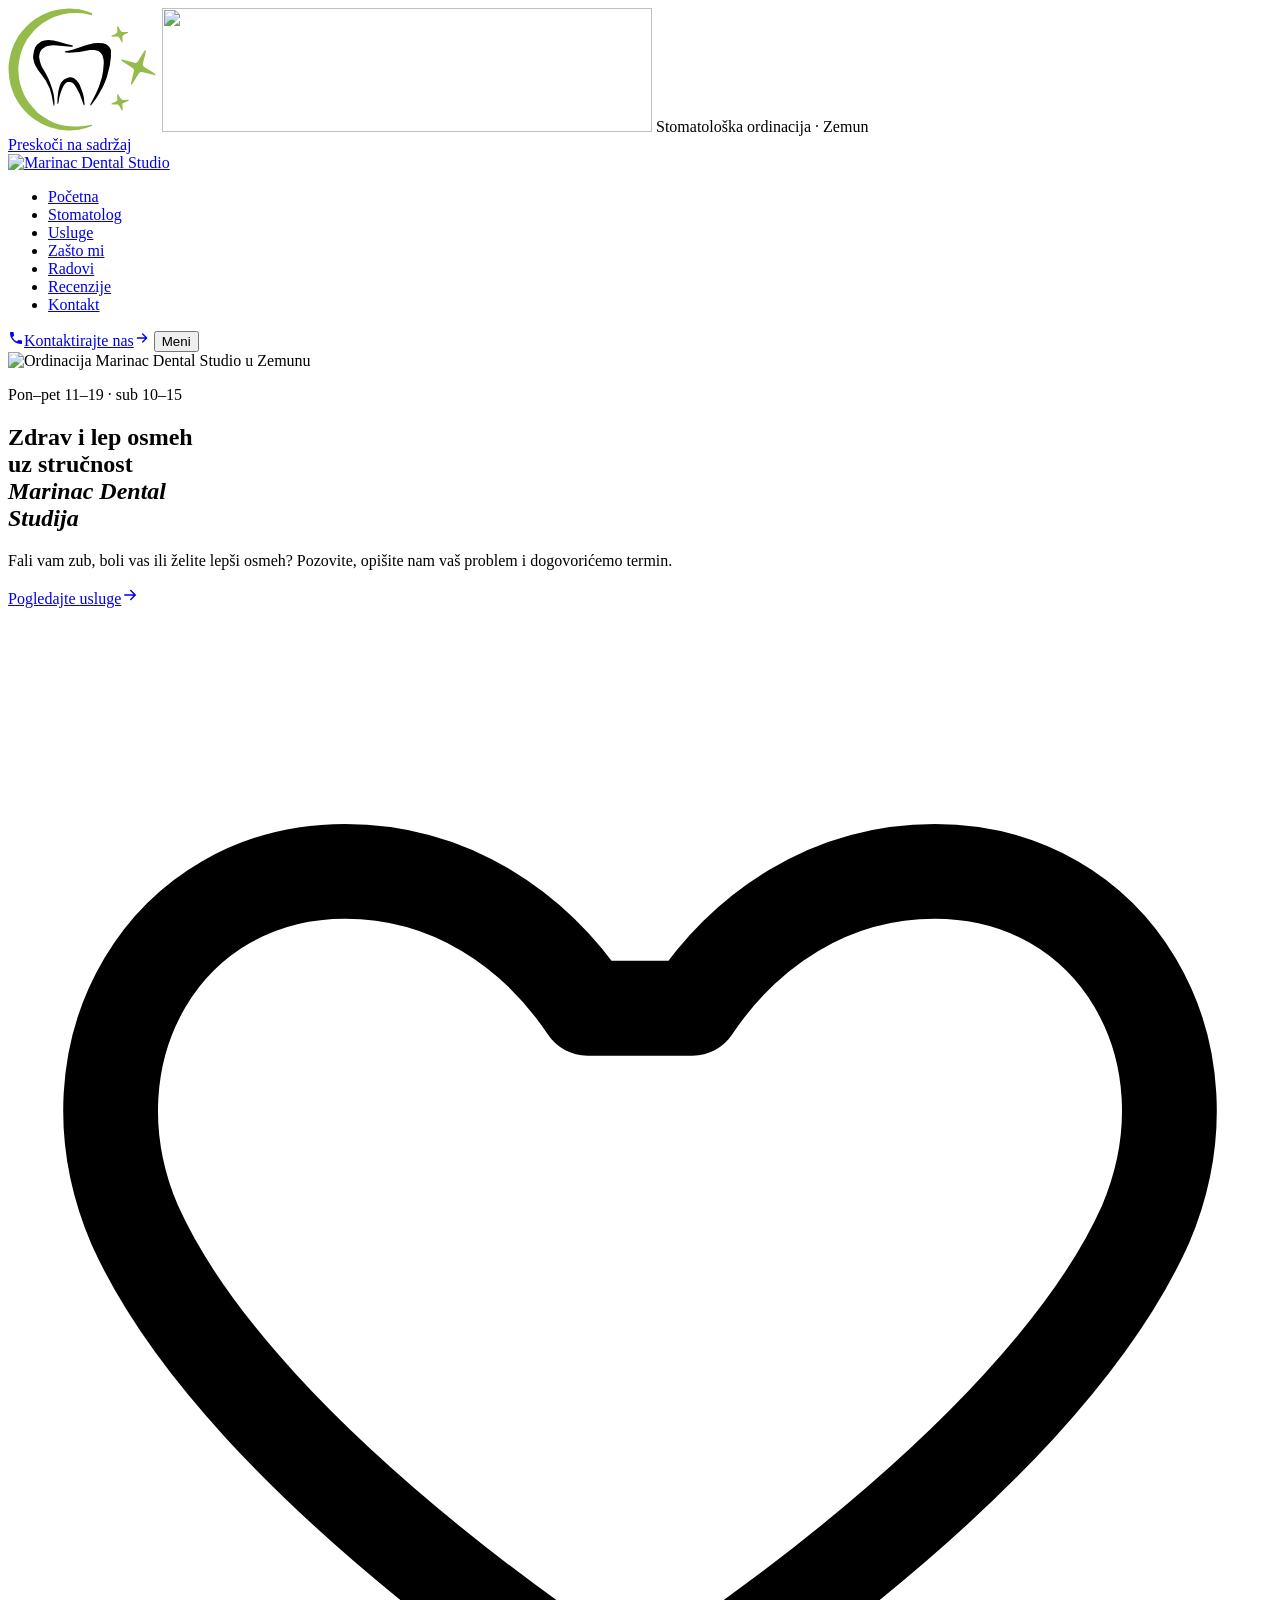
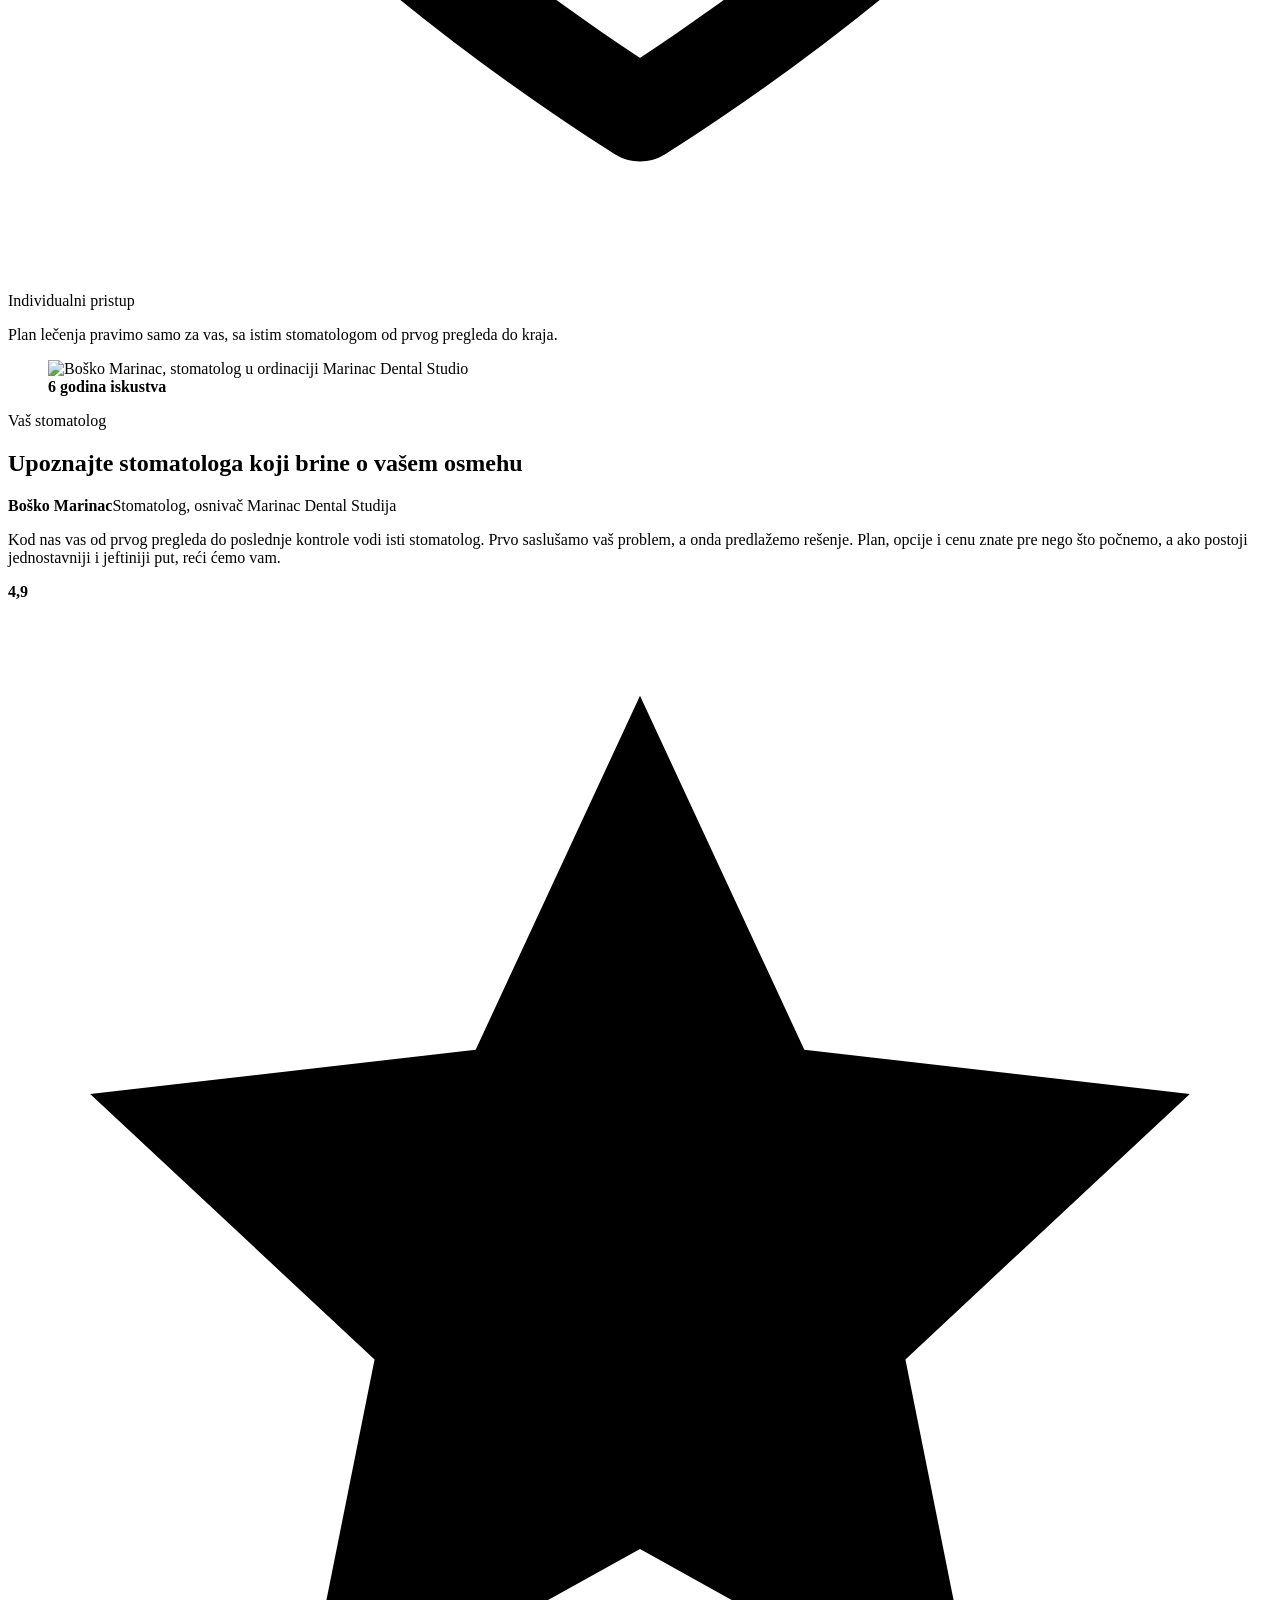
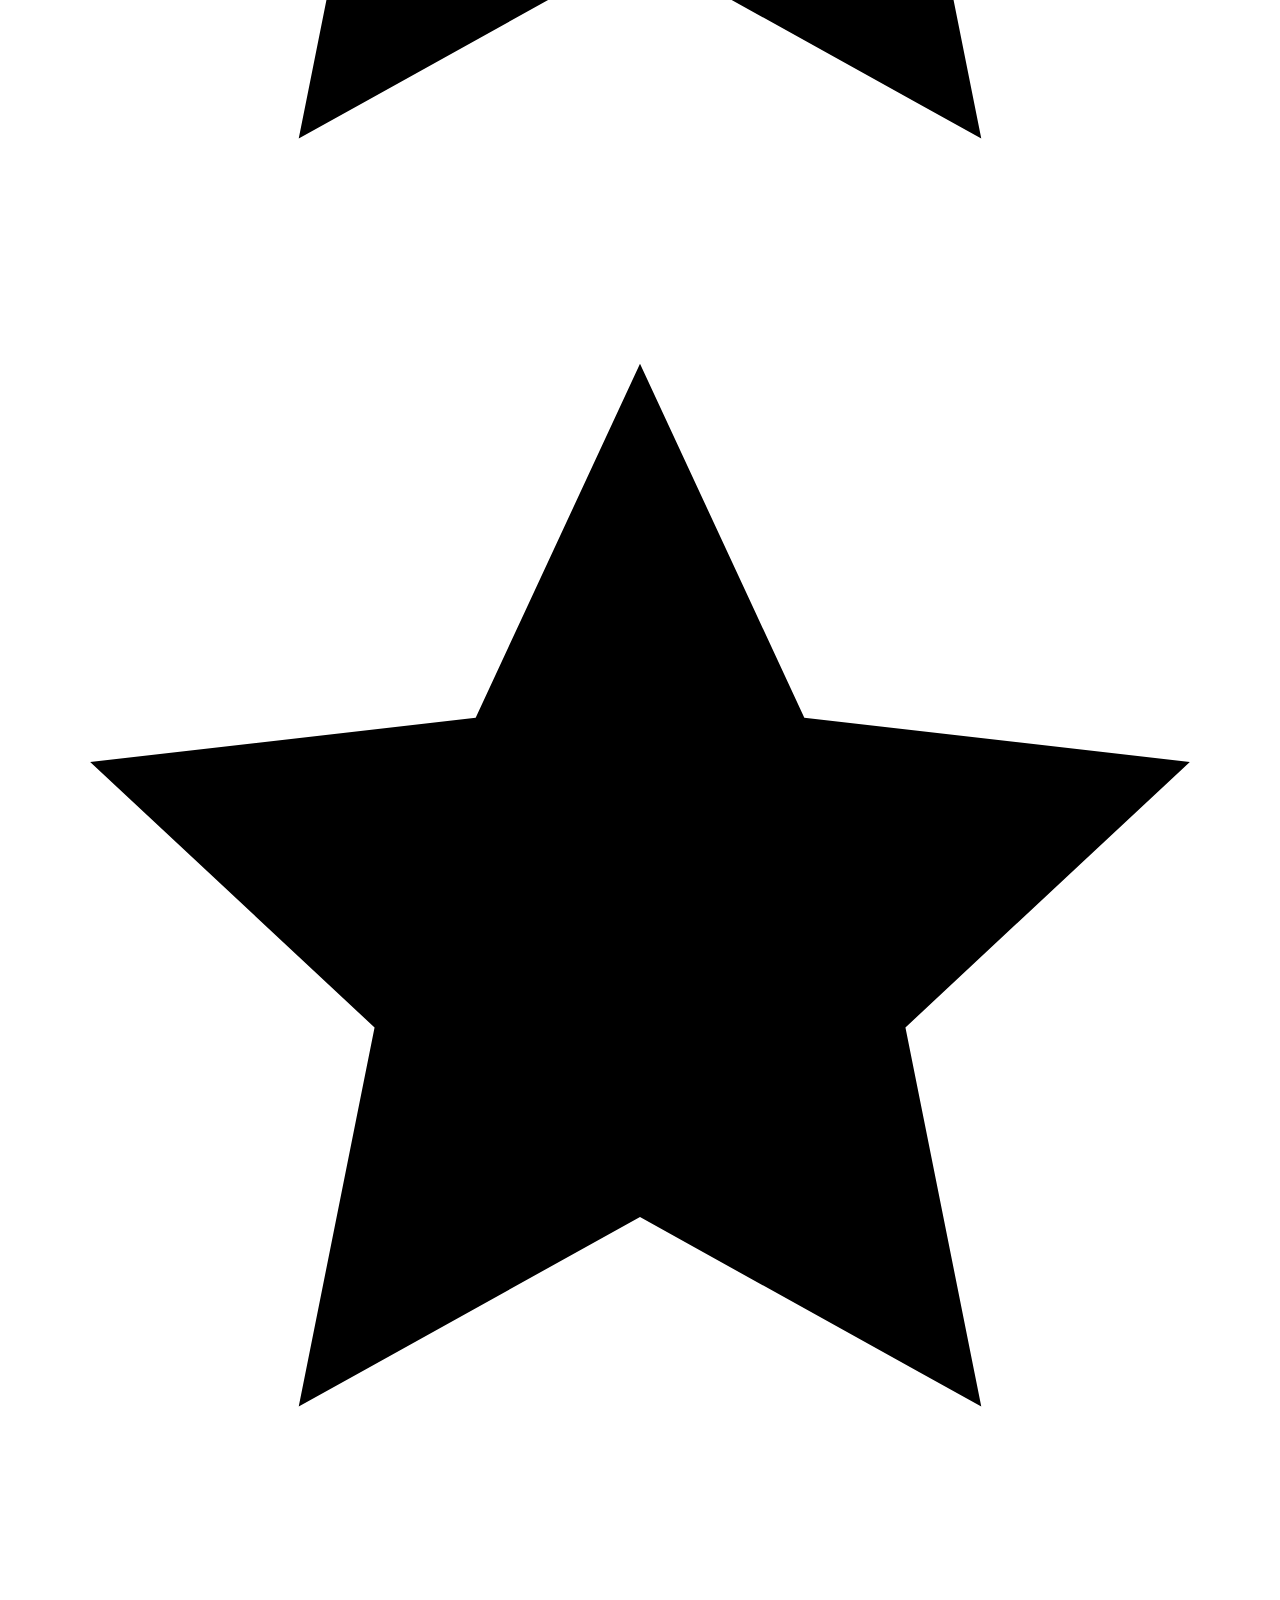
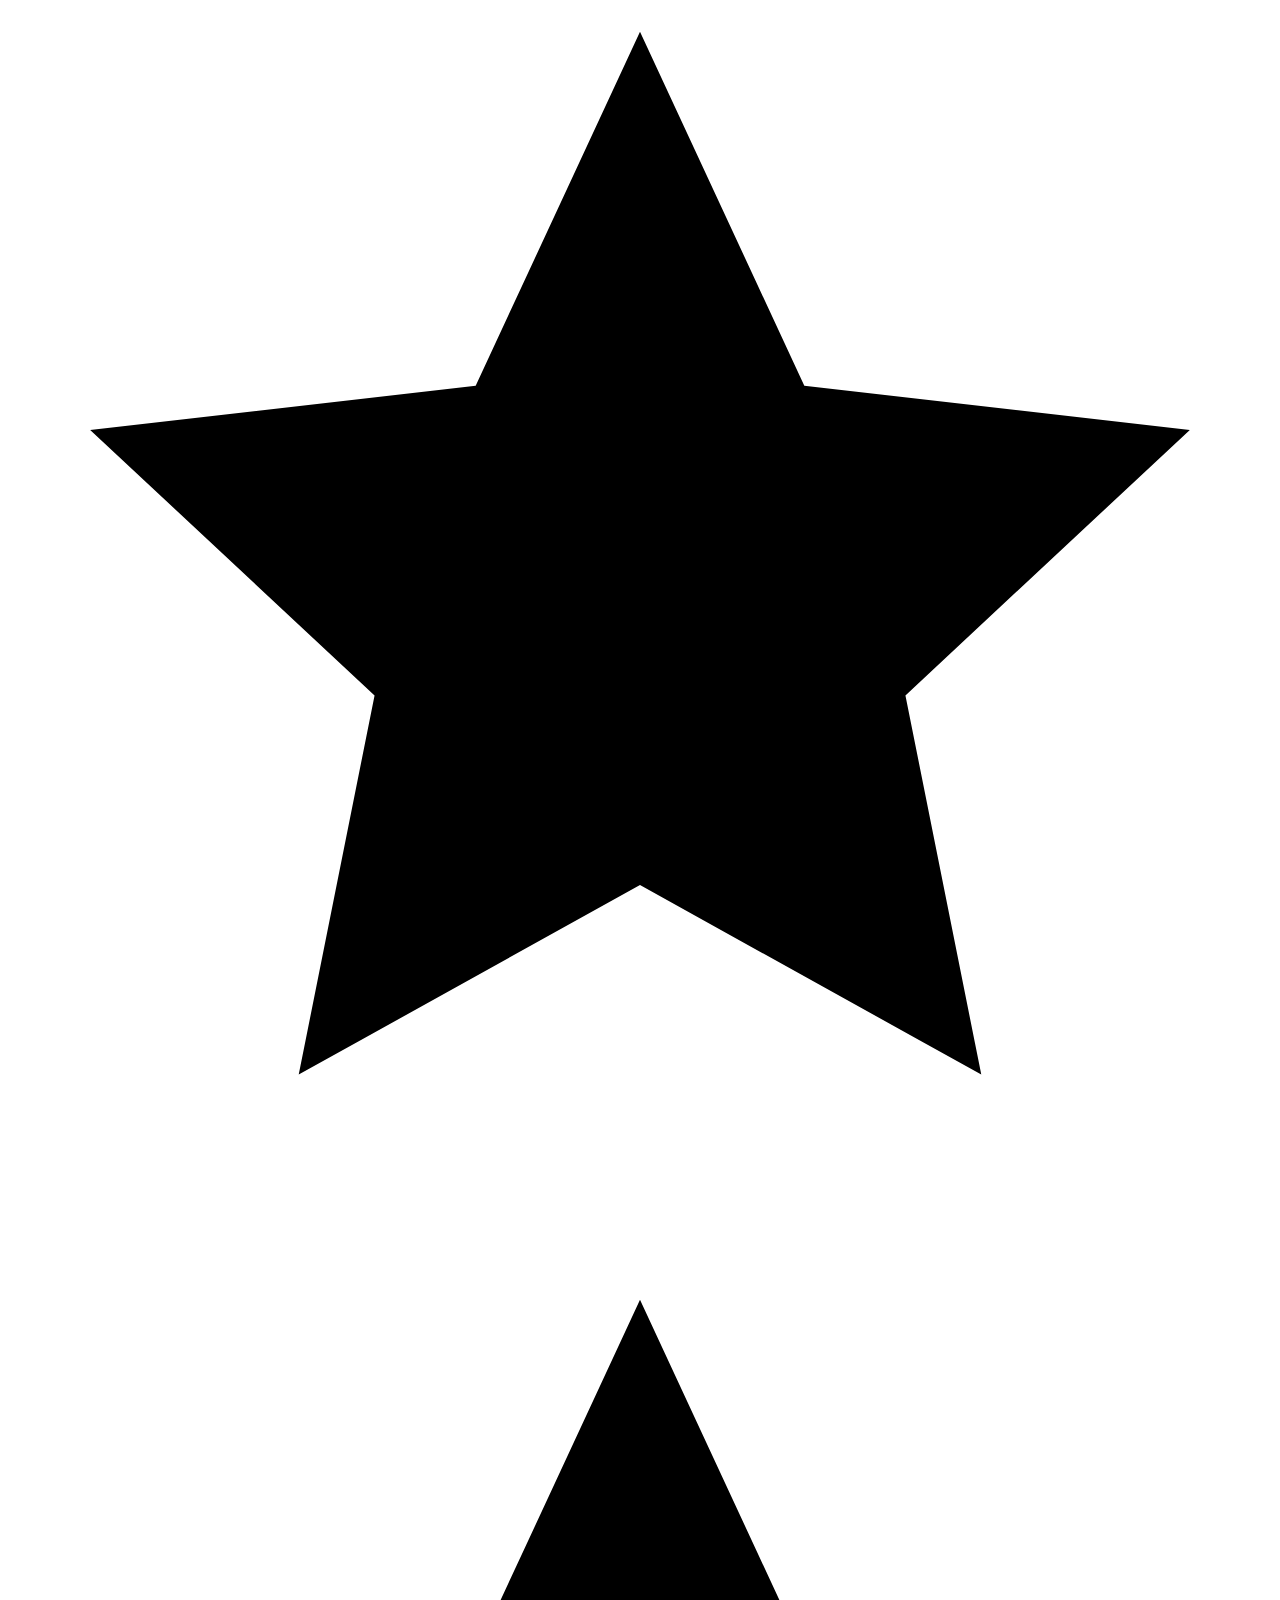
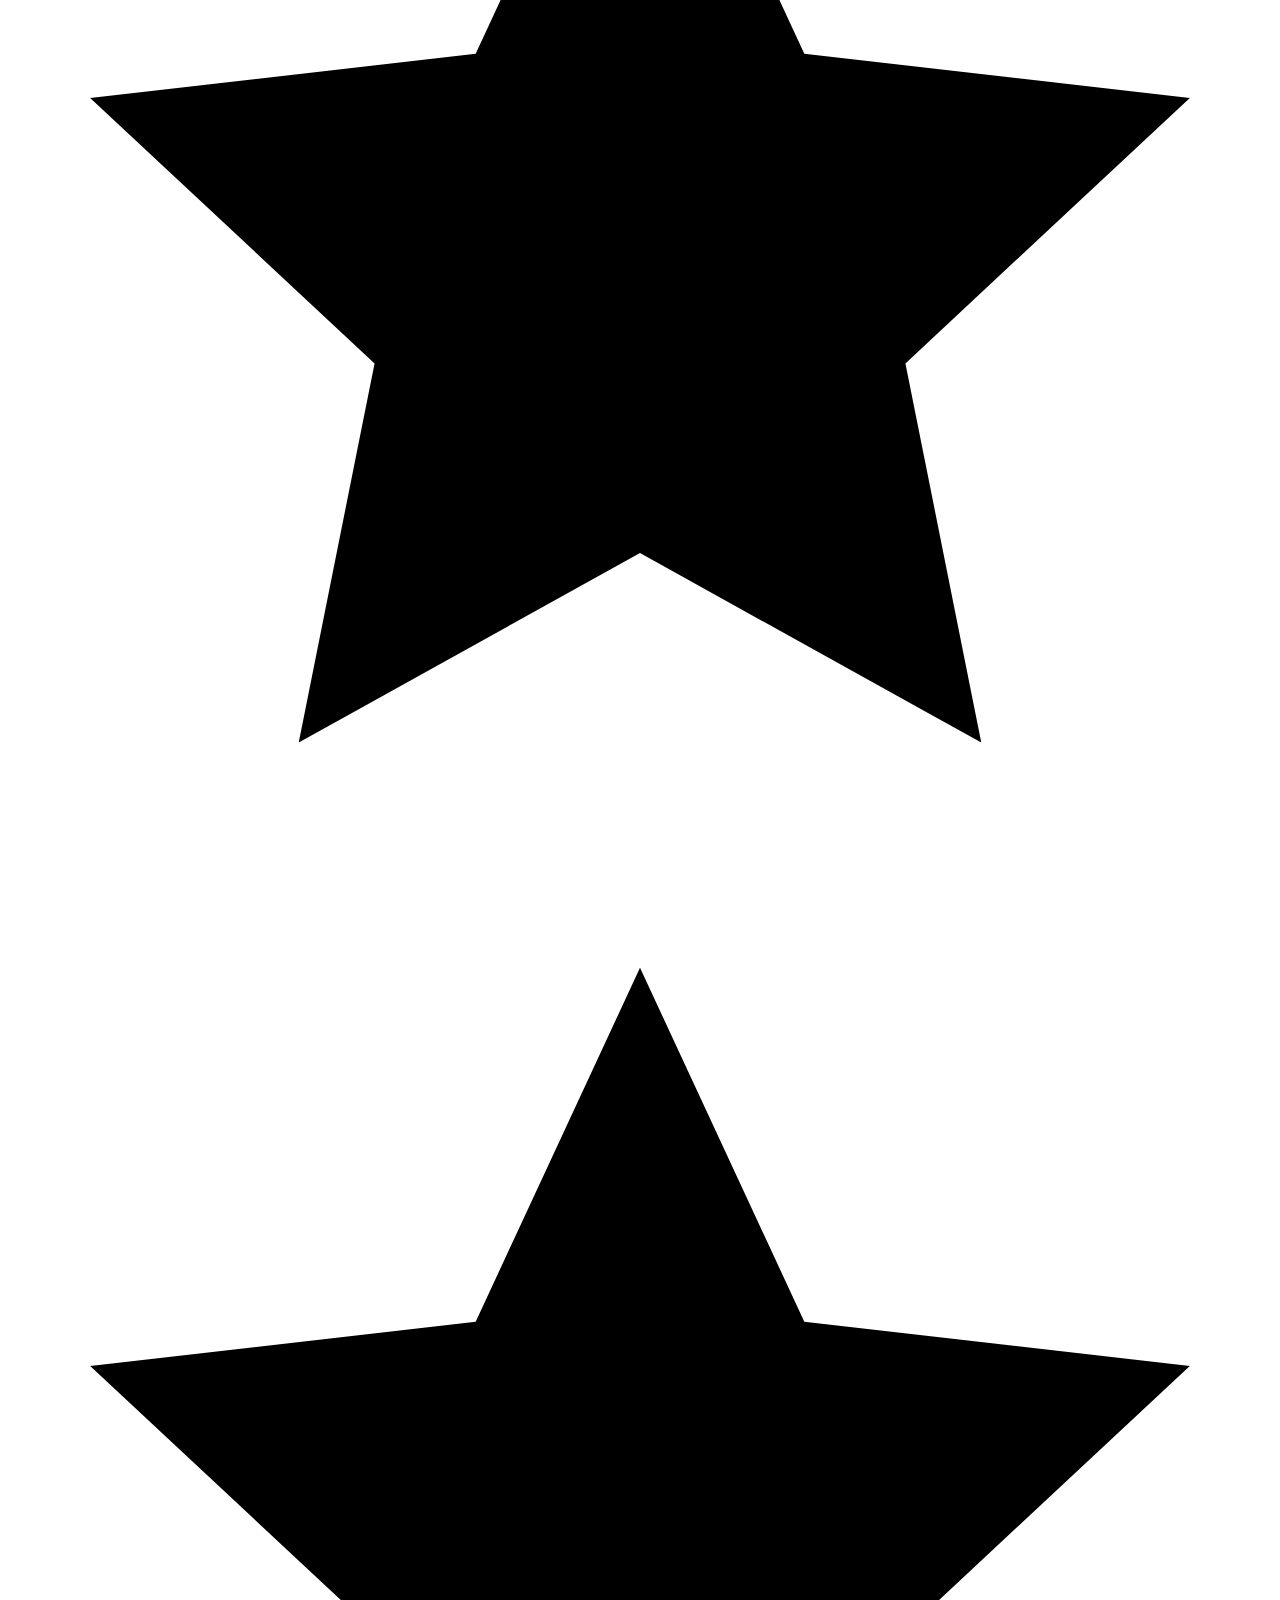
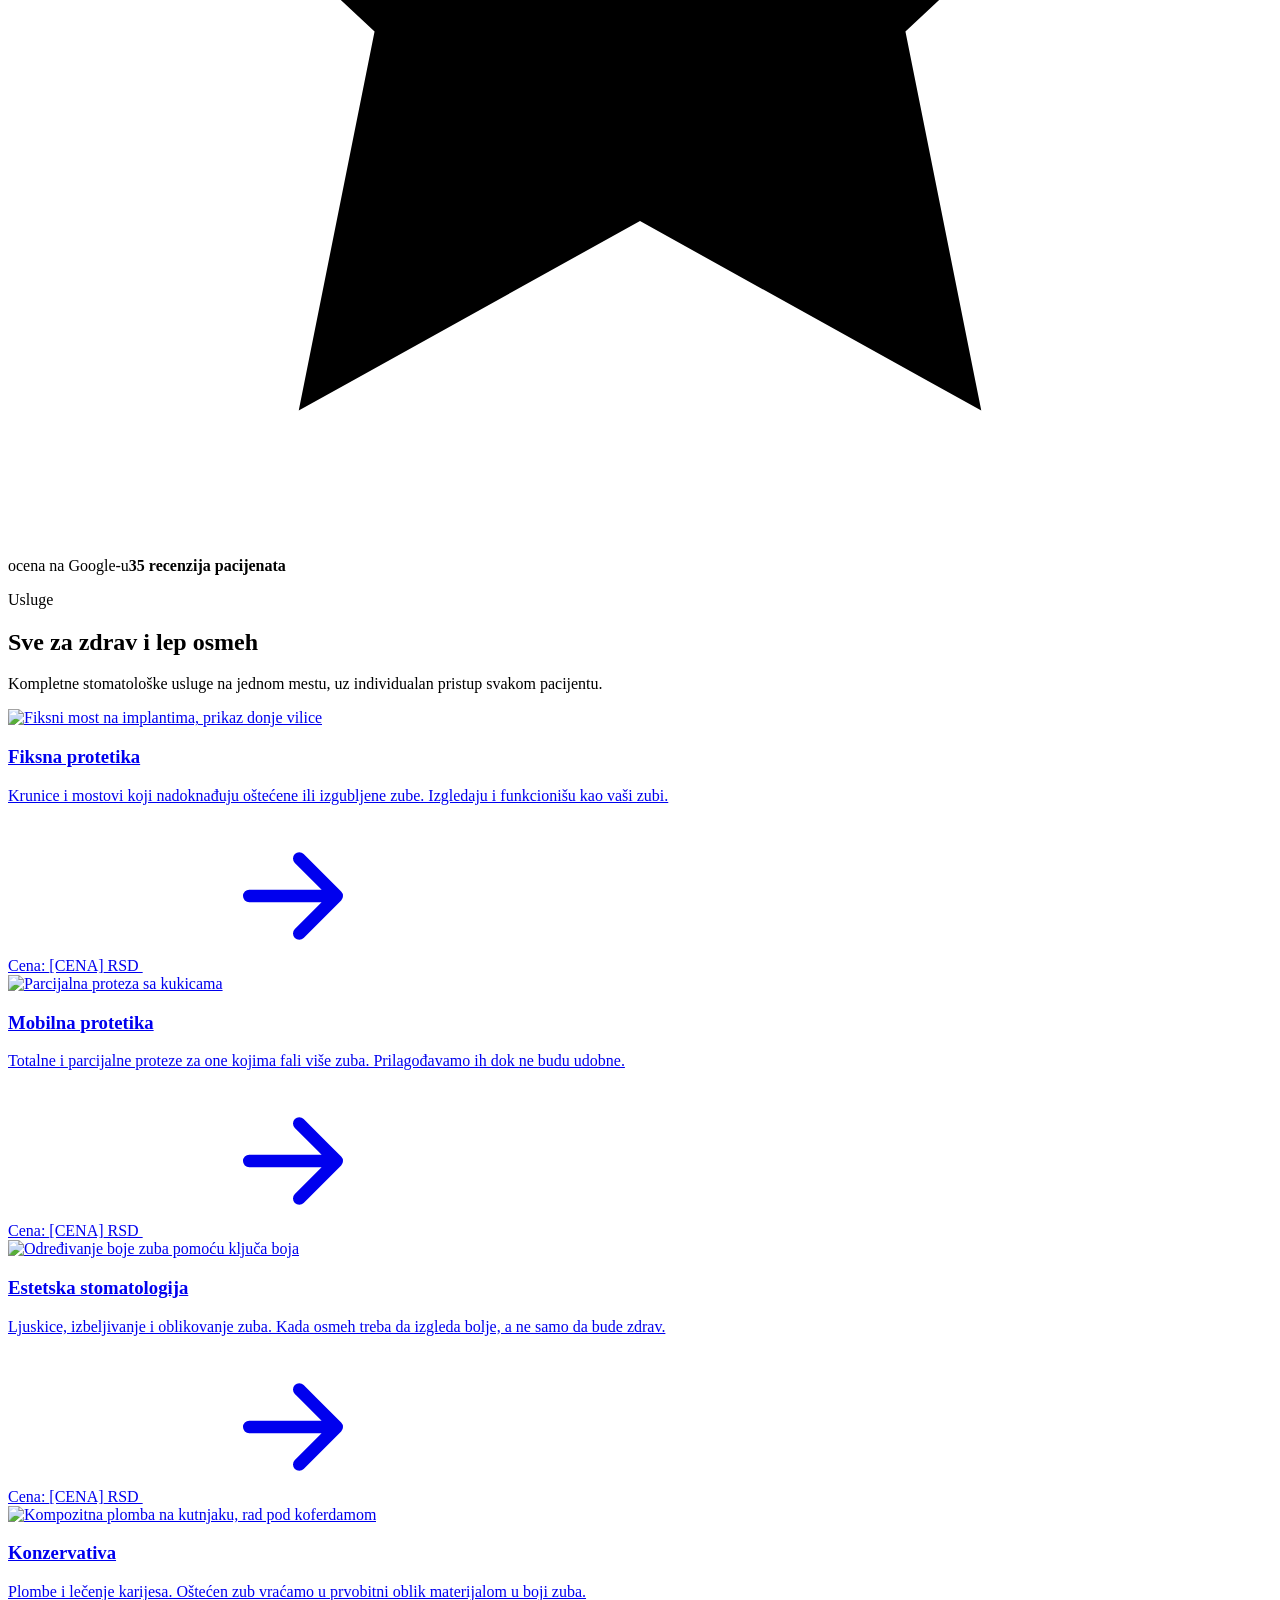
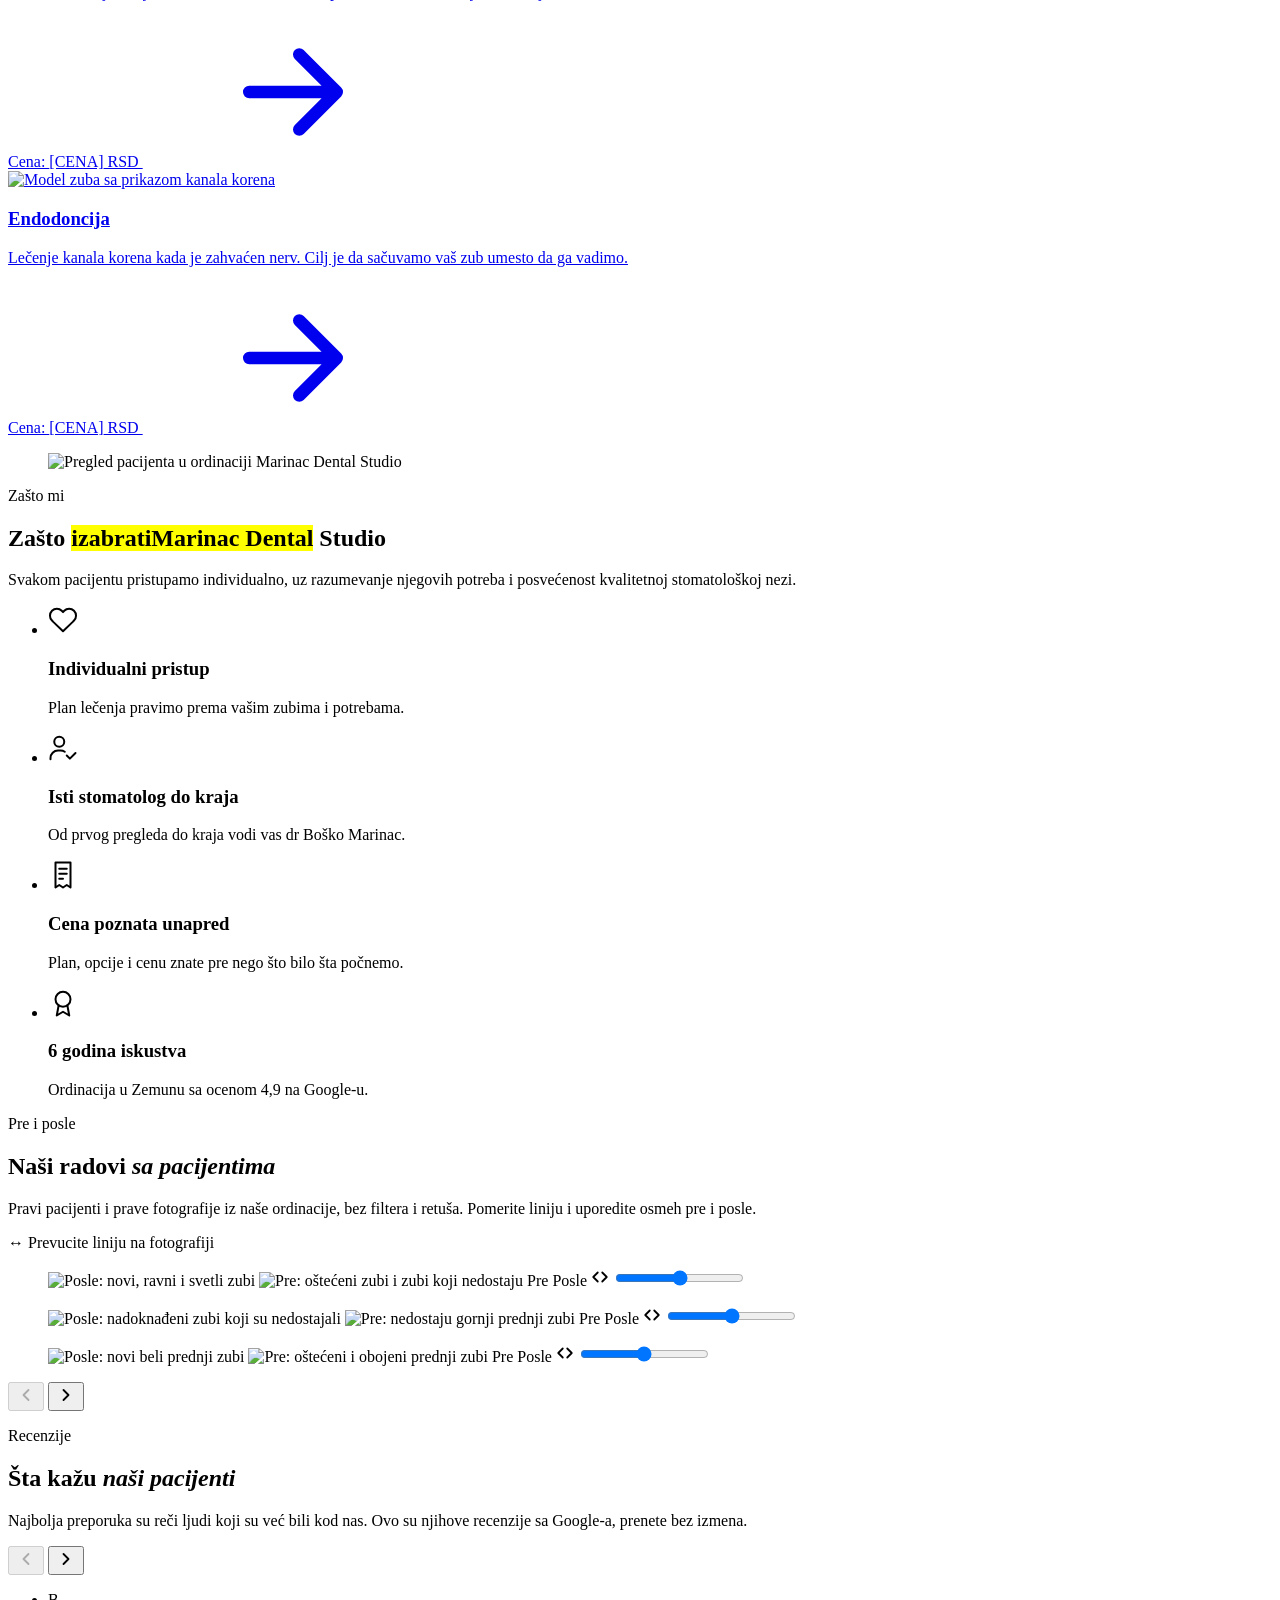
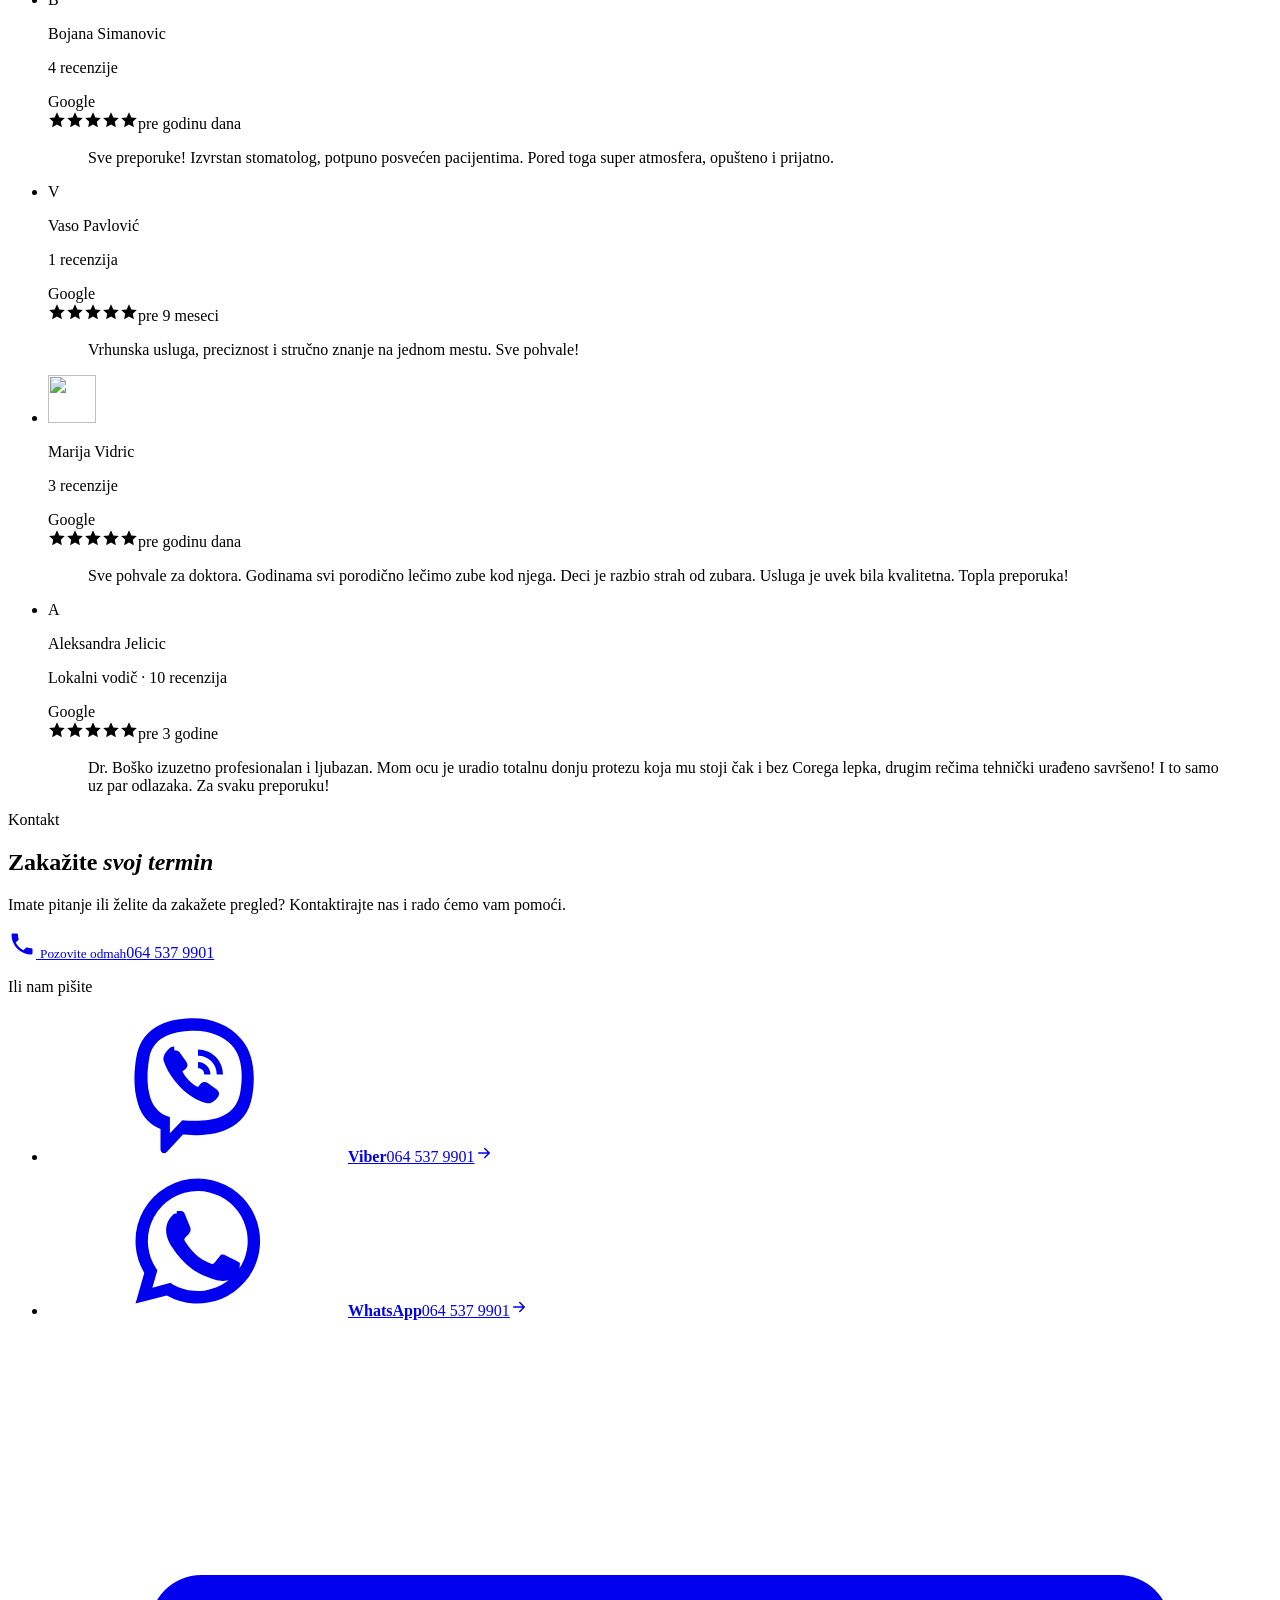
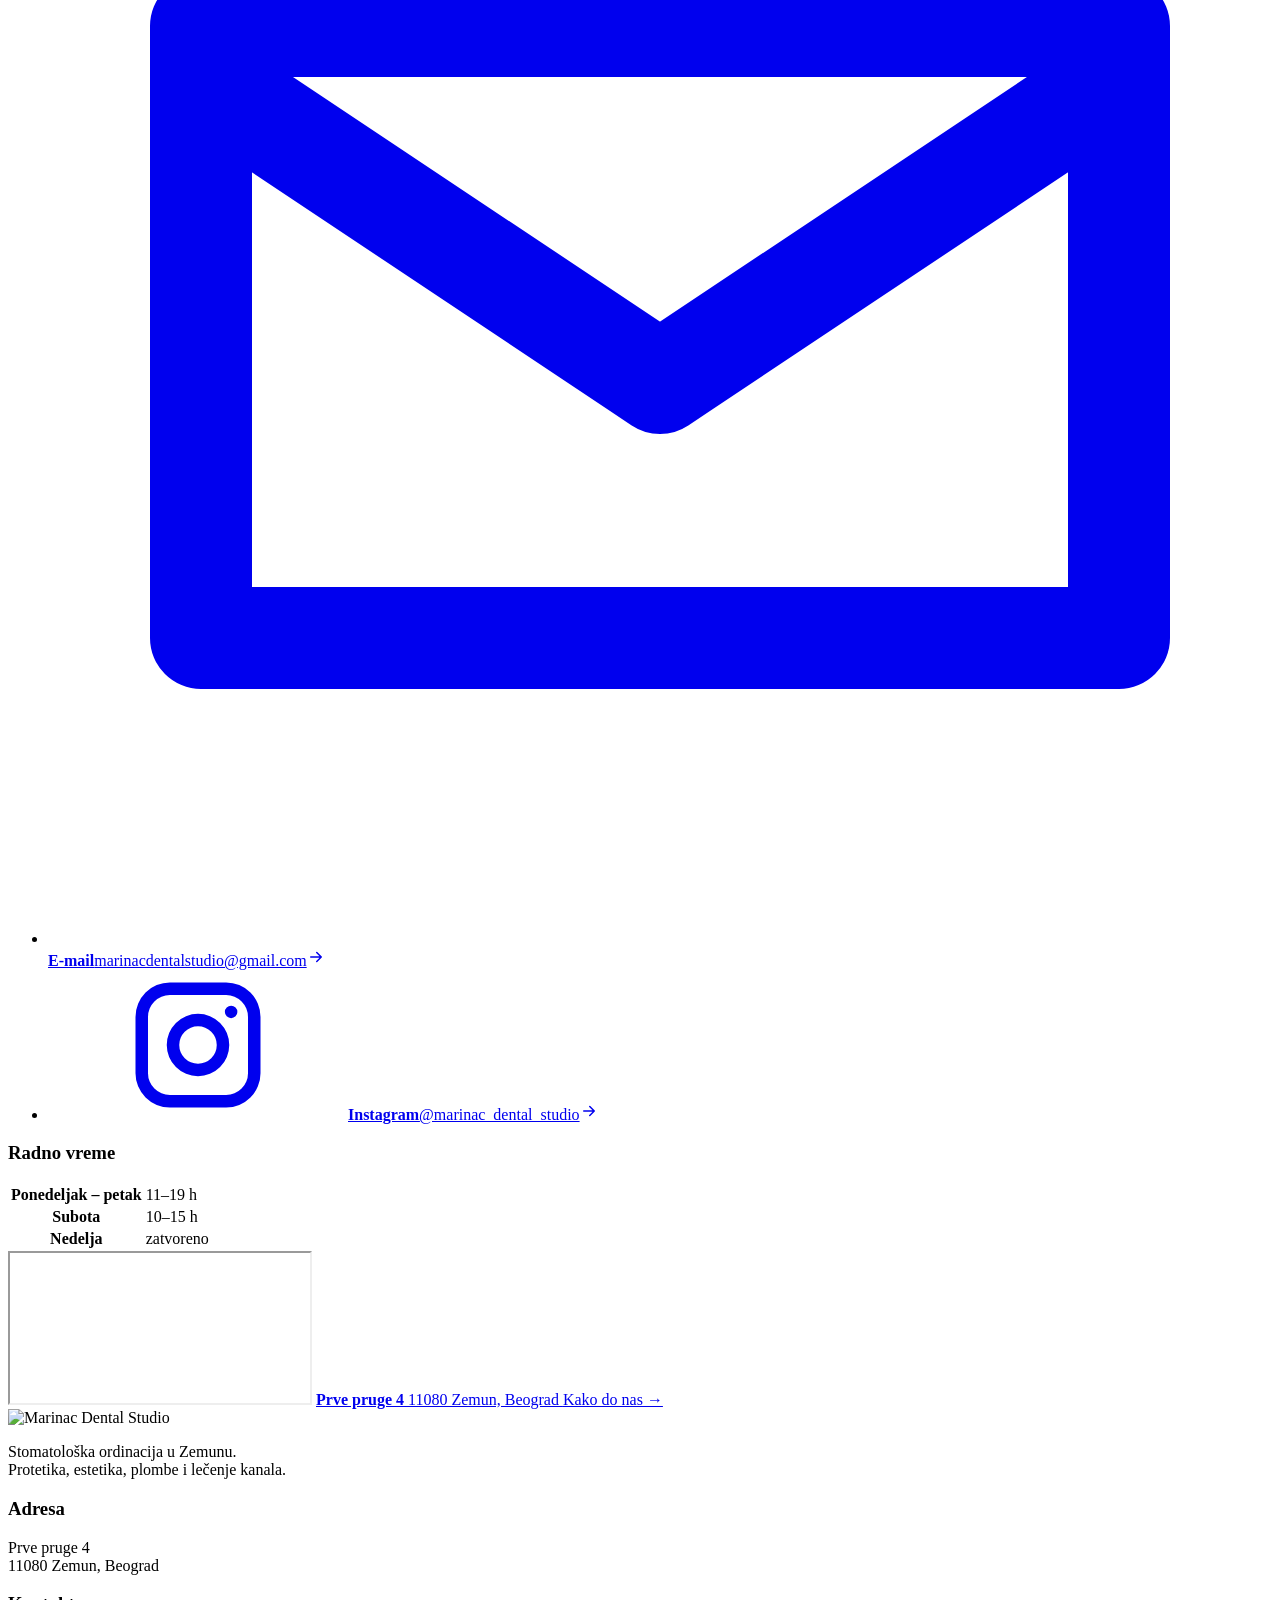
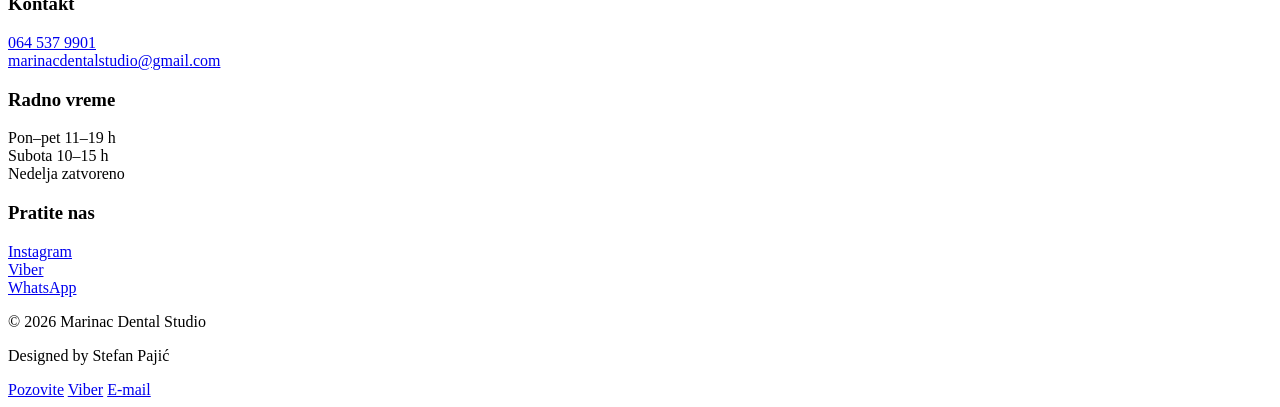
==== index.html @ b5ac2f02 "Add files via upload" ====
<!DOCTYPE html>
<html lang="sr">
<head>
<meta charset="utf-8">
<meta name="viewport" content="width=device-width, initial-scale=1">
<title>Marinac Dental Studio – stomatološka ordinacija u Zemunu</title>
<meta name="description" content="Stomatološka ordinacija u Zemunu, Prve pruge 4. Fiksna i mobilna protetika, estetska stomatologija, plombe i lečenje kanala. Pozovite 064 537 9901.">
<meta name="theme-color" content="#f7f9f4">
<meta property="og:type" content="website">
<meta property="og:locale" content="sr_RS">
<meta property="og:site_name" content="Marinac Dental Studio">
<meta property="og:title" content="Marinac Dental Studio – stomatološka ordinacija u Zemunu">
<meta property="og:description" content="Protetika, estetska stomatologija, plombe i lečenje kanala. Prve pruge 4, Zemun. Tel. 064 537 9901.">
<meta property="og:image" content="https://www.marinacdental.rs/img/og-image.jpg">
<meta property="og:image:width" content="1200">
<meta property="og:image:height" content="630">
<link rel="icon" type="image/png" sizes="32x32" href="img/favicon-32.png">
<link rel="apple-touch-icon" href="img/favicon-180.png">
<link rel="preconnect" href="https://fonts.googleapis.com">
<link rel="preconnect" href="https://fonts.gstatic.com" crossorigin>
<link href="https://fonts.googleapis.com/css2?family=Manrope:wght@800&family=Schibsted+Grotesk:wght@400;500;600&display=swap" rel="stylesheet">
<link rel="stylesheet" href="css/style.css">
<script type="application/ld+json">
{
  "@context": "https://schema.org",
  "@type": "Dentist",
  "name": "Marinac Dental Studio",
  "image": "https://www.marinacdental.rs/img/og-image.jpg",
  "telephone": "+381645379901",
  "email": "marinacdentalstudio@gmail.com",
  "address": {"@type": "PostalAddress", "streetAddress": "Prve pruge 4", "addressLocality": "Beograd – Zemun", "postalCode": "11080", "addressCountry": "RS"},
  "openingHoursSpecification": [
    {"@type": "OpeningHoursSpecification", "dayOfWeek": ["Monday","Tuesday","Wednesday","Thursday","Friday"], "opens": "11:00", "closes": "19:00"},
    {"@type": "OpeningHoursSpecification", "dayOfWeek": "Saturday", "opens": "10:00", "closes": "15:00"}
  ],
  "sameAs": ["https://www.instagram.com/marinac_dental_studio/"]
}
</script>
<script>(function(h){try{if(sessionStorage.getItem('mds-ld'))return}catch(e){}h.classList.add('is-loading')})(document.documentElement)</script>
</head>
<body>
<div class="loader" id="loader" aria-hidden="true">
  <div class="ld-in">
    <svg class="ld-mark" viewBox="0 0 150 124" width="150" height="124">
      <defs><mask id="ld-cm" maskUnits="userSpaceOnUse" x="-20" y="-20" width="190" height="170"><path class="ld-cmask" pathLength="1" d="M84 -6 A68 68 0 0 0 84 130" fill="none" stroke="#fff" stroke-width="44"/></mask></defs>
      <path class="ld-cres" mask="url(#ld-cm)" fill="#95bb4b" d="M60.9 0.6 L50.8 1.4 L43.9 3.1 L40.0 4.4 L34.0 7.0 L26.9 11.3 L21.5 15.4 L18.9 18.0 L14.3 23.1 L10.4 28.1 L6.1 36.1 L3.1 44.0 L1.6 50.8 L0.6 57.5 L0.6 62.4 L1.2 70.0 L2.4 76.1 L3.5 80.0 L6.2 87.4 L9.4 93.1 L11.9 96.9 L15.5 101.4 L20.9 107.1 L25.1 110.5 L33.2 115.5 L38.1 117.8 L42.8 119.6 L51.5 121.7 L60.0 122.4 L62.9 122.4 L71.2 121.7 L78.9 119.8 L82.2 118.6 L86.0 116.8 L87.4 115.9 L87.7 115.5 L87.1 115.4 L82.6 116.9 L77.6 117.8 L69.8 118.6 L65.4 118.6 L56.8 117.8 L52.2 116.7 L45.9 114.7 L40.0 111.7 L33.4 107.6 L29.4 104.4 L23.2 97.6 L20.7 94.4 L17.0 88.6 L14.1 82.1 L12.2 76.1 L11.1 70.6 L10.4 63.9 L10.4 59.0 L11.2 52.4 L13.1 44.2 L15.9 37.2 L19.3 31.1 L23.7 25.4 L26.6 22.0 L29.5 19.2 L34.5 15.3 L41.4 11.2 L46.0 9.0 L54.1 6.4 L60.9 5.2 L69.8 5.0 L75.9 5.5 L83.8 7.3 L87.0 8.3 L90.8 9.9 L91.9 10.0 L91.5 9.3 L90.0 8.1 L84.2 5.2 L79.5 3.4 L71.4 1.3Z"/>
      <g class="ld-teeth"><path pathLength="1" d="M56.0 71.5 L54.3 73.2 L52.9 75.1 L52.2 76.6 L51.2 79.5 L50.3 83.6 L49.5 90.2 L49.4 94.9 L49.6 96.0 L50.0 95.9 L50.6 94.0 L51.2 90.0 L52.4 85.6 L54.1 80.8 L56.2 76.8 L57.9 75.0 L59.5 74.1 L61.5 73.9 L63.1 74.2 L65.0 75.3 L66.6 77.1 L68.5 80.0 L71.7 85.9 L75.5 96.5 L75.9 97.2 L76.4 97.2 L76.6 96.2 L75.7 88.6 L74.6 84.5 L71.8 77.1 L70.7 75.1 L68.7 72.4 L66.1 70.2 L63.8 69.4 L62.5 69.2 L61.5 69.3 L58.6 70.2Z"/><path pathLength="1" d="M95.1 35.2 L90.0 35.0 L85.6 35.3 L78.6 37.1 L64.5 41.7 L60.2 42.8 L57.6 43.1 L56.8 43.7 L56.9 44.1 L57.8 44.5 L61.2 44.8 L71.4 43.9 L81.9 42.0 L86.6 42.0 L90.1 43.0 L91.8 44.0 L93.2 45.5 L94.5 47.6 L95.6 51.8 L95.8 54.8 L95.1 62.9 L94.0 69.1 L90.8 79.1 L87.7 86.1 L82.4 96.2 L82.1 97.2 L82.3 97.6 L83.2 97.0 L84.8 95.1 L89.5 88.6 L94.7 79.2 L96.7 74.8 L98.9 68.9 L101.8 57.4 L102.9 49.2 L103.0 42.9 L102.8 41.6 L101.5 39.2 L99.9 37.4 L98.0 36.2Z"/><path pathLength="1" d="M40.1 31.9 L36.4 32.4 L33.6 33.3 L30.5 35.4 L28.8 37.1 L27.1 39.6 L26.0 42.8 L25.1 48.0 L25.2 50.2 L26.1 54.4 L27.1 57.0 L30.0 62.1 L34.9 68.4 L37.7 72.5 L41.7 80.5 L43.6 87.1 L45.5 97.1 L46.0 98.0 L46.3 97.5 L46.5 95.0 L46.4 92.2 L45.7 86.6 L44.6 82.1 L42.8 76.4 L40.6 71.0 L37.8 65.5 L34.1 59.2 L33.1 56.9 L31.9 53.2 L31.1 49.1 L31.3 46.9 L31.9 44.6 L33.1 42.2 L34.2 40.9 L37.5 38.8 L39.6 38.1 L42.9 37.5 L45.9 37.2 L62.9 38.8 L64.4 38.7 L65.0 38.1 L64.6 37.6 L63.9 37.2 L58.6 36.0 L49.8 33.4 L45.6 32.5Z"/></g>
      <g fill="#95bb4b"><path class="ld-star" style="--i:0;transform-origin:111.8px 26.4px" d="M109.6 18.3 L109.2 19.0 L109.4 23.6 L109.1 24.5 L108.4 25.3 L107.0 26.2 L103.9 27.4 L103.3 27.9 L103.3 28.3 L104.4 28.8 L108.6 28.4 L110.1 28.6 L111.3 29.8 L113.4 33.8 L114.3 34.4 L114.6 33.5 L114.4 28.9 L114.8 27.8 L116.2 26.6 L119.8 24.9 L120.2 24.3 L120.0 24.1 L118.8 23.9 L114.5 24.0 L113.5 23.7 L112.4 22.5 L110.6 19.0 L110.0 18.3Z"/><path class="ld-star" style="--i:1;transform-origin:130.4px 59.4px" d="M137.5 42.1 L137.0 42.3 L136.0 43.5 L129.7 53.8 L128.4 54.8 L127.4 54.9 L125.6 54.6 L115.2 51.8 L113.8 51.6 L113.1 51.9 L113.8 52.9 L124.6 60.0 L125.9 61.4 L125.8 63.6 L123.1 74.4 L123.0 76.0 L123.2 76.6 L123.8 76.4 L125.1 74.8 L131.1 65.0 L132.5 63.9 L134.1 64.0 L146.1 67.1 L147.2 67.2 L147.7 66.9 L147.3 66.2 L145.9 65.0 L136.2 58.9 L134.9 57.4 L134.8 56.1 L136.1 50.6 L136.7 49.0 L137.7 44.1 L137.8 42.6Z"/><path class="ld-star" style="--i:2;transform-origin:112.2px 94.4px" d="M109.6 86.2 L109.2 86.6 L109.1 87.5 L109.4 91.9 L109.1 92.6 L108.0 93.6 L104.0 95.3 L103.5 95.8 L103.4 96.2 L104.0 96.5 L109.2 96.5 L110.2 96.8 L111.7 98.4 L113.5 101.9 L114.0 102.4 L114.4 102.5 L114.7 101.9 L114.4 96.6 L114.6 95.6 L115.5 94.9 L120.5 92.7 L120.8 92.1 L120.0 91.8 L114.9 91.9 L113.6 91.6 L112.3 90.1 L110.5 86.9 L110.1 86.4Z"/></g>
    </svg>
    <img class="ld-logo" src="img/logo-tekst.png" width="490" height="124" alt="">
    <span class="ld-bar"><i></i></span>
    <span class="ld-sub">Stomatološka ordinacija · Zemun</span>
  </div>
</div>
<a class="skip" href="#sadrzaj">Preskoči na sadržaj</a>

<header class="site-header" id="vrh">
  <div class="container header-row">
    <a class="brand" href="#vrh" aria-label="Marinac Dental Studio, početna">
      <img src="img/logo.png" width="660" height="124" alt="Marinac Dental Studio">
    </a>
    <nav class="nav" id="nav" aria-label="Glavni meni">
      <ul>
        <li><a href="#vrh">Početna</a></li>
        <li><a href="#o-nama">Stomatolog</a></li>
        <li><a href="#usluge">Usluge</a></li>
        <li><a href="#zasto">Zašto mi</a></li>
        <li><a href="#pre-posle">Radovi</a></li>
        <li><a href="#recenzije">Recenzije</a></li>
        <li><a href="#kontakt">Kontakt</a></li>
      </ul>
    </nav>
    <a class="header-cta" href="#kontakt"><svg class="cta-tel" viewBox="0 0 24 24" width="16" height="16" aria-hidden="true"><path d="M6.6 10.8a15.1 15.1 0 0 0 6.6 6.6l2.2-2.2a1 1 0 0 1 1-.25 11.4 11.4 0 0 0 3.6.57 1 1 0 0 1 1 1V20a1 1 0 0 1-1 1A17 17 0 0 1 3 4a1 1 0 0 1 1-1h3.5a1 1 0 0 1 1 1c0 1.25.2 2.45.57 3.57a1 1 0 0 1-.25 1z" fill="currentColor"/></svg><span class="cta-txt" data-t="Kontaktirajte nas"><span>Kontaktirajte nas</span></span><svg class="cta-ico" viewBox="0 0 24 24" width="16" height="16" aria-hidden="true"><path d="M5 12h13M13 6l6 6-6 6" fill="none" stroke="currentColor" stroke-width="2" stroke-linecap="round" stroke-linejoin="round"/></svg></a>
    <button class="nav-toggle" aria-expanded="false" aria-controls="nav"><span class="sr">Meni</span><i></i></button>
  </div>
</header>

<main id="sadrzaj">

  <!-- HERO -->
  <section class="hero" aria-labelledby="hero-h">
    <picture class="hero-bg">
      <source srcset="img/ordinacija.webp" type="image/webp">
      <img src="img/ordinacija.jpg" width="1487" height="1026" alt="Ordinacija Marinac Dental Studio u Zemunu" fetchpriority="high">
    </picture>
    <div class="container hero-inner">
      <div class="hero-top">
        <p class="hero-status" id="status"><i></i><span id="status-txt">Pon–pet 11–19 · sub 10–15</span></p>
      </div>
      <h1 id="hero-h">Zdrav i lep osmeh <br>uz stručnost <br><em>Marinac Dental <br>Studija</em></h1>
      <p class="hero-lead">Fali vam zub, boli vas ili želite lepši osmeh? Pozovite, opišite nam vaš problem i dogovorićemo termin.</p>
      <a class="btn-hero" href="#usluge"><span class="btn-label">Pogledajte usluge</span><span class="btn-arrow" aria-hidden="true"><svg viewBox="0 0 24 24" width="18" height="18"><path d="M5 12h13M13 6l6 6-6 6" fill="none" stroke="currentColor" stroke-width="2" stroke-linecap="round" stroke-linejoin="round"/></svg></span></a>
    </div>
    <aside class="hero-card" aria-label="Individualni pristup">
      <span class="hero-card-ic" aria-hidden="true"><svg viewBox="0 0 24 24"><path d="M12 21s-7.5-4.6-9.6-9.3C1 8.4 3 5 6.4 5c2 0 3.6 1.1 4.6 2.6h2C14 6.1 15.6 5 17.6 5 21 5 23 8.4 21.6 11.7 19.5 16.4 12 21 12 21z" fill="none" stroke="currentColor" stroke-width="1.8" stroke-linejoin="round"/></svg></span>
      <div>
        <p class="hero-card-t">Individualni pristup</p>
        <p class="hero-card-s">Plan lečenja pravimo samo za vas, sa istim stomatologom od prvog pregleda do kraja.</p>
      </div>
    </aside>
  </section>

  <!-- O NAMA / DOKTOR -->
  <section class="doc" id="o-nama" aria-labelledby="doc-h">
    <div class="container doc-grid">
      <figure class="doc-media reveal">
        <div class="doc-frame">
          <picture><source srcset="img/doktor.webp" type="image/webp"><img src="img/doktor.jpg" width="640" height="783" alt="Boško Marinac, stomatolog u ordinaciji Marinac Dental Studio" loading="lazy"></picture>
        </div>
        <figcaption class="doc-badge"><b>6 godina iskustva</b></figcaption>
      </figure>

      <div class="doc-body">
        <p class="doc-eyebrow reveal">Vaš stomatolog</p>
        <h2 id="doc-h" class="reveal">Upoznajte stomatologa koji brine o vašem osmehu</h2>
        <p class="doc-name reveal"><b>Boško Marinac</b><span>Stomatolog, osnivač Marinac Dental Studija</span></p>
        <p class="doc-lead reveal">Kod nas vas od prvog pregleda do poslednje kontrole vodi isti stomatolog. Prvo saslušamo vaš problem, a onda predlažemo rešenje. Plan, opcije i cenu znate pre nego što počnemo, a ako postoji jednostavniji i jeftiniji put, reći ćemo vam.</p>

        <div class="doc-rating reveal">
          <b class="doc-score" data-to="4.9" data-dec="1">4,9</b>
          <div>
            <span class="doc-stars" role="img" aria-label="Ocena 4,9 od 5"><i style="--i:0"><svg viewBox="0 0 20 20"><use href="#zvezda"/></svg></i><i style="--i:1"><svg viewBox="0 0 20 20"><use href="#zvezda"/></svg></i><i style="--i:2"><svg viewBox="0 0 20 20"><use href="#zvezda"/></svg></i><i style="--i:3"><svg viewBox="0 0 20 20"><use href="#zvezda"/></svg></i><i style="--i:4"><svg viewBox="0 0 20 20"><use href="#zvezda"/></svg></i></span>
            <p>ocena na Google-u<b><span data-to="35">35</span> recenzija pacijenata</b></p>
          </div>
        </div>
      </div>
    </div>
  </section>

  <!-- USLUGE -->
  <section class="framed" id="usluge" aria-labelledby="usluge-h">
    <div class="container">
      <div class="window">

        <div class="svc-grid reveal">
  <div class="section-head svc-intro">
          <p class="eyebrow doc-eyebrow">Usluge</p>
          <h2 id="usluge-h">Sve za zdrav i lep osmeh</h2>
          <p>Kompletne stomatološke usluge na jednom mestu, uz individualan pristup svakom pacijentu.</p>
        </div>

          <article class="svc-item">
            <a class="svc-link" href="#kontakt" aria-label="Fiksna protetika: cena i kontakt">
              <div class="svc-media"><picture><source srcset="img/svc-fiksna.webp" type="image/webp"><img src="img/svc-fiksna.jpg" width="1000" height="668" alt="Fiksni most na implantima, prikaz donje vilice" loading="lazy"></picture></div>
              <div class="svc-body">
                <h3>Fiksna protetika</h3>
                <p>Krunice i mostovi koji nadoknađuju oštećene ili izgubljene zube. Izgledaju i funkcionišu kao vaši zubi.</p>
                <span class="svc-cta">Cena: <span class="svc-price">[CENA]</span> RSD <svg aria-hidden="true"><use href="#ic-arrow"/></svg></span>
              </div>
            </a>
          </article>
          <article class="svc-item">
            <a class="svc-link" href="#kontakt" aria-label="Mobilna protetika: cena i kontakt">
              <div class="svc-media"><picture><source srcset="img/svc-mobilna.webp" type="image/webp"><img src="img/svc-mobilna.jpg" width="1000" height="666" alt="Parcijalna proteza sa kukicama" loading="lazy"></picture></div>
              <div class="svc-body">
                <h3>Mobilna protetika</h3>
                <p>Totalne i parcijalne proteze za one kojima fali više zuba. Prilagođavamo ih dok ne budu udobne.</p>
                <span class="svc-cta">Cena: <span class="svc-price">[CENA]</span> RSD <svg aria-hidden="true"><use href="#ic-arrow"/></svg></span>
              </div>
            </a>
          </article>
          <article class="svc-item">
            <a class="svc-link" href="#kontakt" aria-label="Estetska stomatologija: cena i kontakt">
              <div class="svc-media"><picture><source srcset="img/svc-estetska.webp" type="image/webp"><img src="img/svc-estetska.jpg" width="1000" height="680" alt="Određivanje boje zuba pomoću ključa boja" loading="lazy"></picture></div>
              <div class="svc-body">
                <h3>Estetska stomatologija</h3>
                <p>Ljuskice, izbeljivanje i oblikovanje zuba. Kada osmeh treba da izgleda bolje, a ne samo da bude zdrav.</p>
                <span class="svc-cta">Cena: <span class="svc-price">[CENA]</span> RSD <svg aria-hidden="true"><use href="#ic-arrow"/></svg></span>
              </div>
            </a>
          </article>
          <article class="svc-item">
            <a class="svc-link" href="#kontakt" aria-label="Konzervativa: cena i kontakt">
              <div class="svc-media"><picture><source srcset="img/svc-konzervativa.webp" type="image/webp"><img src="img/svc-konzervativa.jpg" width="1400" height="764" alt="Kompozitna plomba na kutnjaku, rad pod koferdamom" loading="lazy"></picture></div>
              <div class="svc-body">
                <h3>Konzervativa</h3>
                <p>Plombe i lečenje karijesa. Oštećen zub vraćamo u prvobitni oblik materijalom u boji zuba.</p>
                <span class="svc-cta">Cena: <span class="svc-price">[CENA]</span> RSD <svg aria-hidden="true"><use href="#ic-arrow"/></svg></span>
              </div>
            </a>
          </article>
          <article class="svc-item">
            <a class="svc-link" href="#kontakt" aria-label="Endodoncija: cena i kontakt">
              <div class="svc-media"><picture><source srcset="img/svc-endo.webp" type="image/webp"><img src="img/svc-endo.jpg" width="1000" height="739" alt="Model zuba sa prikazom kanala korena" loading="lazy"></picture></div>
              <div class="svc-body">
                <h3>Endodoncija</h3>
                <p>Lečenje kanala korena kada je zahvaćen nerv. Cilj je da sačuvamo vaš zub umesto da ga vadimo.</p>
                <span class="svc-cta">Cena: <span class="svc-price">[CENA]</span> RSD <svg aria-hidden="true"><use href="#ic-arrow"/></svg></span>
              </div>
            </a>
          </article>
        </div>
      </div>
    </div>
  </section>


  <!-- ZAŠTO MI -->
  <section class="why" id="zasto" aria-labelledby="why-h">
    <div class="container why-grid">
      <figure class="why-media reveal">
        <picture>
          <source srcset="img/zasto.webp" type="image/webp">
          <img src="img/zasto.jpg" width="423" height="749" alt="Pregled pacijenta u ordinaciji Marinac Dental Studio" loading="lazy">
        </picture>
        <span class="why-plus" aria-hidden="true"></span>
      </figure>
      <div class="why-text reveal">
        <p class="doc-eyebrow why-pill">Zašto mi</p>
        <h2 id="why-h"><span class="why-l1">Zašto <mark>izabrati</mark></span><span class="why-l2"><mark>Marinac Dental</mark> Studio</span></h2>
        <p class="why-lead">Svakom pacijentu pristupamo individualno, uz razumevanje njegovih potreba i posvećenost kvalitetnoj stomatološkoj nezi.</p>
        <ul class="why-list">
          <li class="why-item">
            <span class="why-ico"><svg viewBox="0 0 24 24" width="30" height="30" fill="none" stroke="currentColor" stroke-width="1.6" stroke-linecap="round" stroke-linejoin="round" aria-hidden="true"><path d="M20.8 4.6a5.5 5.5 0 0 0-7.8 0L12 5.7l-1-1.1a5.5 5.5 0 0 0-7.8 7.8l1 1.1L12 21l7.8-7.5 1-1.1a5.5 5.5 0 0 0 0-7.8z"/></svg></span>
            <div><h3>Individualni pristup</h3><p>Plan lečenja pravimo prema vašim zubima i potrebama.</p></div>
          </li>
          <li class="why-item">
            <span class="why-ico"><svg viewBox="0 0 24 24" width="30" height="30" fill="none" stroke="currentColor" stroke-width="1.6" stroke-linecap="round" stroke-linejoin="round" aria-hidden="true"><circle cx="9" cy="7" r="4"/><path d="M2 21v-1a6 6 0 0 1 6-6h2a6 6 0 0 1 3.4 1"/><path d="M15 18l2.5 2.5L22 16"/></svg></span>
            <div><h3>Isti stomatolog do kraja</h3><p>Od prvog pregleda do kraja vodi vas <span class="nw">dr Boško Marinac.</span></p></div>
          </li>
          <li class="why-item">
            <span class="why-ico"><svg viewBox="0 0 24 24" width="30" height="30" fill="none" stroke="currentColor" stroke-width="1.6" stroke-linecap="round" stroke-linejoin="round" aria-hidden="true"><path d="M6 2h12v20l-3-2-3 2-3-2-3 2z"/><path d="M9 7h6M9 11h6M9 15h3"/></svg></span>
            <div><h3>Cena poznata unapred</h3><p>Plan, opcije i cenu znate pre nego što bilo šta počnemo.</p></div>
          </li>
          <li class="why-item">
            <span class="why-ico"><svg viewBox="0 0 24 24" width="30" height="30" fill="none" stroke="currentColor" stroke-width="1.6" stroke-linecap="round" stroke-linejoin="round" aria-hidden="true"><circle cx="12" cy="9" r="6"/><path d="M8.5 14 7 22l5-3 5 3-1.5-8"/></svg></span>
            <div><h3>6 godina iskustva</h3><p>Ordinacija u Zemunu sa ocenom <span class="nw">4,9 na Google-u.</span></p></div>
          </li>
        </ul>
      </div>
    </div>
  </section>

  <!-- PRE I POSLE -->
  <section class="pp" id="pre-posle" aria-labelledby="pp-h">
    <div class="container pp-grid">
      <div class="pp-text reveal">
        <p class="doc-eyebrow pp-eyebrow">Pre i posle</p>
        <h2 id="pp-h">Naši radovi <em>sa pacijentima</em></h2>
        <p class="pp-lead">Pravi pacijenti i prave fotografije iz naše ordinacije, bez filtera i retuša. Pomerite liniju i uporedite osmeh pre i posle.</p>
        <p class="pp-hint"><span aria-hidden="true">&#8596;</span> Prevucite liniju na fotografiji</p>
      </div>

      <div class="pp-cases">
        <figure class="pp-case reveal">
          <div class="ba" style="--pos:50%">
            <picture><source srcset="img/pp-posle.webp" type="image/webp"><img class="ba-after" src="img/pp-posle.jpg" width="900" height="675" alt="Posle: novi, ravni i svetli zubi" loading="lazy"></picture>
            <picture class="ba-before-wrap"><source srcset="img/pp-pre.webp" type="image/webp"><img class="ba-before" src="img/pp-pre.jpg" width="900" height="675" alt="Pre: oštećeni zubi i zubi koji nedostaju" loading="lazy"></picture>
            <span class="ba-label ba-label-l">Pre</span>
            <span class="ba-label ba-label-r">Posle</span>
            <span class="ba-handle" aria-hidden="true"><span class="ba-knob"><svg viewBox="0 0 24 24" width="18" height="18" fill="none" stroke="currentColor" stroke-width="2.4" stroke-linecap="round" stroke-linejoin="round"><path d="M9 6l-6 6 6 6M15 6l6 6-6 6"/></svg></span></span>
            <input class="ba-range" type="range" min="0" max="100" value="50" aria-label="Slučaj 1: uporedi fotografiju pre i posle">
          </div>
        </figure>
        <figure class="pp-case reveal">
          <div class="ba" style="--pos:50%">
            <picture><source srcset="img/pp2-posle.webp" type="image/webp"><img class="ba-after" src="img/pp2-posle.jpg" width="900" height="675" alt="Posle: nadoknađeni zubi koji su nedostajali" loading="lazy"></picture>
            <picture class="ba-before-wrap"><source srcset="img/pp2-pre.webp" type="image/webp"><img class="ba-before" src="img/pp2-pre.jpg" width="900" height="675" alt="Pre: nedostaju gornji prednji zubi" loading="lazy"></picture>
            <span class="ba-label ba-label-l">Pre</span>
            <span class="ba-label ba-label-r">Posle</span>
            <span class="ba-handle" aria-hidden="true"><span class="ba-knob"><svg viewBox="0 0 24 24" width="18" height="18" fill="none" stroke="currentColor" stroke-width="2.4" stroke-linecap="round" stroke-linejoin="round"><path d="M9 6l-6 6 6 6M15 6l6 6-6 6"/></svg></span></span>
            <input class="ba-range" type="range" min="0" max="100" value="50" aria-label="Slučaj 2: uporedi fotografiju pre i posle">
          </div>
        </figure>
        <figure class="pp-case reveal">
          <div class="ba" style="--pos:50%">
            <picture><source srcset="img/pp3-posle.webp" type="image/webp"><img class="ba-after" src="img/pp3-posle.jpg" width="900" height="675" alt="Posle: novi beli prednji zubi" loading="lazy"></picture>
            <picture class="ba-before-wrap"><source srcset="img/pp3-pre.webp" type="image/webp"><img class="ba-before" src="img/pp3-pre.jpg" width="900" height="675" alt="Pre: oštećeni i obojeni prednji zubi" loading="lazy"></picture>
            <span class="ba-label ba-label-l">Pre</span>
            <span class="ba-label ba-label-r">Posle</span>
            <span class="ba-handle" aria-hidden="true"><span class="ba-knob"><svg viewBox="0 0 24 24" width="18" height="18" fill="none" stroke="currentColor" stroke-width="2.4" stroke-linecap="round" stroke-linejoin="round"><path d="M9 6l-6 6 6 6M15 6l6 6-6 6"/></svg></span></span>
            <input class="ba-range" type="range" min="0" max="100" value="50" aria-label="Slučaj 3: uporedi fotografiju pre i posle">
          </div>
        </figure>
      </div>
      <div class="pp-nav">
        <button class="rv-btn pp-prev" type="button" aria-label="Prethodni slučaj" disabled><svg viewBox="0 0 24 24" width="20" height="20" fill="none" stroke="currentColor" stroke-width="2.2" stroke-linecap="round" stroke-linejoin="round"><path d="M15 6l-6 6 6 6"/></svg></button>
        <span class="pp-dots" aria-hidden="true"><i class="on"></i><i></i><i></i></span>
        <button class="rv-btn rv-next pp-next" type="button" aria-label="Sledeći slučaj"><svg viewBox="0 0 24 24" width="20" height="20" fill="none" stroke="currentColor" stroke-width="2.2" stroke-linecap="round" stroke-linejoin="round"><path d="M9 6l6 6-6 6"/></svg></button>
      </div>
    </div>
  </section>

  <!-- RECENZIJE -->
  <section class="rv" id="recenzije" aria-labelledby="rv-h">
    <div class="container rv-grid">
      <div class="rv-head reveal">
        <p class="doc-eyebrow">Recenzije</p>
        <h2 id="rv-h">Šta kažu <em>naši pacijenti</em></h2>
        <p class="rv-lead">Najbolja preporuka su reči ljudi koji su već bili kod nas. Ovo su njihove recenzije sa Google-a, prenete bez izmena.</p>
        <div class="rv-nav">
          <button class="rv-btn rv-prev" type="button" aria-label="Prethodna recenzija" disabled><svg viewBox="0 0 24 24" width="20" height="20" fill="none" stroke="currentColor" stroke-width="2.2" stroke-linecap="round" stroke-linejoin="round"><path d="M15 6l-6 6 6 6"/></svg></button>
          <button class="rv-btn rv-next" type="button" aria-label="Sledeća recenzija"><svg viewBox="0 0 24 24" width="20" height="20" fill="none" stroke="currentColor" stroke-width="2.2" stroke-linecap="round" stroke-linejoin="round"><path d="M9 6l6 6-6 6"/></svg></button>
        </div>
      </div>
      <div class="rv-viewport reveal">
        <ul class="rv-track" aria-label="Recenzije pacijenata">
          <li class="rv-card">
            <div class="rv-top">
              <span class="rv-av" style="--av:#3d6b2a" aria-hidden="true">B</span>
              <div><p class="rv-name">Bojana Simanovic</p><p class="rv-meta">4 recenzije</p></div>
              <span class="rv-src">Google</span>
            </div>
            <div class="rv-rate"><span class="rv-stars" role="img" aria-label="Ocena 5 od 5"><svg viewBox="0 0 20 20" width="18" height="18" aria-hidden="true"><path fill="currentColor" d="M10 1.5l2.6 5.6 6.1.7-4.5 4.2 1.2 6L10 15l-5.4 3 1.2-6L1.3 7.8l6.1-.7z"/></svg><svg viewBox="0 0 20 20" width="18" height="18" aria-hidden="true"><path fill="currentColor" d="M10 1.5l2.6 5.6 6.1.7-4.5 4.2 1.2 6L10 15l-5.4 3 1.2-6L1.3 7.8l6.1-.7z"/></svg><svg viewBox="0 0 20 20" width="18" height="18" aria-hidden="true"><path fill="currentColor" d="M10 1.5l2.6 5.6 6.1.7-4.5 4.2 1.2 6L10 15l-5.4 3 1.2-6L1.3 7.8l6.1-.7z"/></svg><svg viewBox="0 0 20 20" width="18" height="18" aria-hidden="true"><path fill="currentColor" d="M10 1.5l2.6 5.6 6.1.7-4.5 4.2 1.2 6L10 15l-5.4 3 1.2-6L1.3 7.8l6.1-.7z"/></svg><svg viewBox="0 0 20 20" width="18" height="18" aria-hidden="true"><path fill="currentColor" d="M10 1.5l2.6 5.6 6.1.7-4.5 4.2 1.2 6L10 15l-5.4 3 1.2-6L1.3 7.8l6.1-.7z"/></svg></span><span class="rv-time">pre godinu dana</span></div>
            <blockquote class="rv-text"><p>Sve preporuke! Izvrstan stomatolog, potpuno posvećen pacijentima. Pored toga super atmosfera, opušteno i prijatno.</p></blockquote>
            <button class="rv-more" type="button" aria-expanded="false" hidden>Pročitaj više</button>
          </li>
          <li class="rv-card">
            <div class="rv-top">
              <span class="rv-av" style="--av:#00897b" aria-hidden="true">V</span>
              <div><p class="rv-name">Vaso Pavlović</p><p class="rv-meta">1 recenzija</p></div>
              <span class="rv-src">Google</span>
            </div>
            <div class="rv-rate"><span class="rv-stars" role="img" aria-label="Ocena 5 od 5"><svg viewBox="0 0 20 20" width="18" height="18" aria-hidden="true"><path fill="currentColor" d="M10 1.5l2.6 5.6 6.1.7-4.5 4.2 1.2 6L10 15l-5.4 3 1.2-6L1.3 7.8l6.1-.7z"/></svg><svg viewBox="0 0 20 20" width="18" height="18" aria-hidden="true"><path fill="currentColor" d="M10 1.5l2.6 5.6 6.1.7-4.5 4.2 1.2 6L10 15l-5.4 3 1.2-6L1.3 7.8l6.1-.7z"/></svg><svg viewBox="0 0 20 20" width="18" height="18" aria-hidden="true"><path fill="currentColor" d="M10 1.5l2.6 5.6 6.1.7-4.5 4.2 1.2 6L10 15l-5.4 3 1.2-6L1.3 7.8l6.1-.7z"/></svg><svg viewBox="0 0 20 20" width="18" height="18" aria-hidden="true"><path fill="currentColor" d="M10 1.5l2.6 5.6 6.1.7-4.5 4.2 1.2 6L10 15l-5.4 3 1.2-6L1.3 7.8l6.1-.7z"/></svg><svg viewBox="0 0 20 20" width="18" height="18" aria-hidden="true"><path fill="currentColor" d="M10 1.5l2.6 5.6 6.1.7-4.5 4.2 1.2 6L10 15l-5.4 3 1.2-6L1.3 7.8l6.1-.7z"/></svg></span><span class="rv-time">pre 9 meseci</span></div>
            <blockquote class="rv-text"><p>Vrhunska usluga, preciznost i stručno znanje na jednom mestu. Sve pohvale!</p></blockquote>
            <button class="rv-more" type="button" aria-expanded="false" hidden>Pročitaj više</button>
          </li>
          <li class="rv-card">
            <div class="rv-top">
              <img class="rv-av" src="img/rev-marija.png" width="48" height="48" alt="" loading="lazy">
              <div><p class="rv-name">Marija Vidric</p><p class="rv-meta">3 recenzije</p></div>
              <span class="rv-src">Google</span>
            </div>
            <div class="rv-rate"><span class="rv-stars" role="img" aria-label="Ocena 5 od 5"><svg viewBox="0 0 20 20" width="18" height="18" aria-hidden="true"><path fill="currentColor" d="M10 1.5l2.6 5.6 6.1.7-4.5 4.2 1.2 6L10 15l-5.4 3 1.2-6L1.3 7.8l6.1-.7z"/></svg><svg viewBox="0 0 20 20" width="18" height="18" aria-hidden="true"><path fill="currentColor" d="M10 1.5l2.6 5.6 6.1.7-4.5 4.2 1.2 6L10 15l-5.4 3 1.2-6L1.3 7.8l6.1-.7z"/></svg><svg viewBox="0 0 20 20" width="18" height="18" aria-hidden="true"><path fill="currentColor" d="M10 1.5l2.6 5.6 6.1.7-4.5 4.2 1.2 6L10 15l-5.4 3 1.2-6L1.3 7.8l6.1-.7z"/></svg><svg viewBox="0 0 20 20" width="18" height="18" aria-hidden="true"><path fill="currentColor" d="M10 1.5l2.6 5.6 6.1.7-4.5 4.2 1.2 6L10 15l-5.4 3 1.2-6L1.3 7.8l6.1-.7z"/></svg><svg viewBox="0 0 20 20" width="18" height="18" aria-hidden="true"><path fill="currentColor" d="M10 1.5l2.6 5.6 6.1.7-4.5 4.2 1.2 6L10 15l-5.4 3 1.2-6L1.3 7.8l6.1-.7z"/></svg></span><span class="rv-time">pre godinu dana</span></div>
            <blockquote class="rv-text"><p>Sve pohvale za doktora. Godinama svi porodično lečimo zube kod njega. Deci je razbio strah od zubara. Usluga je uvek bila kvalitetna. Topla preporuka!</p></blockquote>
            <button class="rv-more" type="button" aria-expanded="false" hidden>Pročitaj više</button>
          </li>
          <li class="rv-card">
            <div class="rv-top">
              <span class="rv-av" style="--av:#8e24aa" aria-hidden="true">A</span>
              <div><p class="rv-name">Aleksandra Jelicic</p><p class="rv-meta">Lokalni vodič · 10 recenzija</p></div>
              <span class="rv-src">Google</span>
            </div>
            <div class="rv-rate"><span class="rv-stars" role="img" aria-label="Ocena 5 od 5"><svg viewBox="0 0 20 20" width="18" height="18" aria-hidden="true"><path fill="currentColor" d="M10 1.5l2.6 5.6 6.1.7-4.5 4.2 1.2 6L10 15l-5.4 3 1.2-6L1.3 7.8l6.1-.7z"/></svg><svg viewBox="0 0 20 20" width="18" height="18" aria-hidden="true"><path fill="currentColor" d="M10 1.5l2.6 5.6 6.1.7-4.5 4.2 1.2 6L10 15l-5.4 3 1.2-6L1.3 7.8l6.1-.7z"/></svg><svg viewBox="0 0 20 20" width="18" height="18" aria-hidden="true"><path fill="currentColor" d="M10 1.5l2.6 5.6 6.1.7-4.5 4.2 1.2 6L10 15l-5.4 3 1.2-6L1.3 7.8l6.1-.7z"/></svg><svg viewBox="0 0 20 20" width="18" height="18" aria-hidden="true"><path fill="currentColor" d="M10 1.5l2.6 5.6 6.1.7-4.5 4.2 1.2 6L10 15l-5.4 3 1.2-6L1.3 7.8l6.1-.7z"/></svg><svg viewBox="0 0 20 20" width="18" height="18" aria-hidden="true"><path fill="currentColor" d="M10 1.5l2.6 5.6 6.1.7-4.5 4.2 1.2 6L10 15l-5.4 3 1.2-6L1.3 7.8l6.1-.7z"/></svg></span><span class="rv-time">pre 3 godine</span></div>
            <blockquote class="rv-text"><p>Dr. Boško izuzetno profesionalan i ljubazan. Mom ocu je uradio totalnu donju protezu koja mu stoji čak i bez Corega lepka, drugim rečima tehnički urađeno savršeno! I to samo uz par odlazaka. Za svaku preporuku!</p></blockquote>
            <button class="rv-more" type="button" aria-expanded="false" hidden>Pročitaj više</button>
          </li>
        </ul>
      </div>
    </div>
  </section>

  <!-- KONTAKT -->
  <section class="contact" id="kontakt" aria-labelledby="kontakt-h">
    <div class="container">
      <div class="ct-grid">
        <div class="ct-main reveal">
          <p class="doc-eyebrow pp-eyebrow">Kontakt</p>
          <h2 id="kontakt-h">Zakažite <em>svoj termin</em></h2>
          <p class="ct-lead">Imate pitanje ili želite da zakažete pregled? Kontaktirajte nas i rado ćemo vam pomoći.</p>
          <a class="ct-call" href="tel:+381645379901">
            <span class="ct-call-ico" aria-hidden="true"><svg viewBox="0 0 24 24" width="28" height="28"><use href="#ic-tel"/></svg></span>
            <span class="ct-call-txt"><small class="ct-call-sm">Pozovite odmah</small>064 537 9901</span>
          </a>
        </div>

        <div class="ct-side reveal">
          <p class="ct-side-title">Ili nam pišite</p>
          <ul class="ct-links">
            <li><a href="viber://chat?number=%2B381645379901"><span class="ct-ico"><svg aria-hidden="true"><use href="#ic-viber"/></svg></span><span><b>Viber</b>064 537 9901</span><svg class="ct-arr" viewBox="0 0 24 24" width="18" height="18" aria-hidden="true"><use href="#ic-arrow"/></svg></a></li>
            <li><a href="https://wa.me/381645379901" target="_blank" rel="noopener"><span class="ct-ico"><svg aria-hidden="true"><use href="#ic-wa"/></svg></span><span><b>WhatsApp</b>064 537 9901</span><svg class="ct-arr" viewBox="0 0 24 24" width="18" height="18" aria-hidden="true"><use href="#ic-arrow"/></svg></a></li>
            <li><a href="mailto:marinacdentalstudio@gmail.com"><span class="ct-ico"><svg aria-hidden="true" viewBox="0 0 24 24"><path fill="none" stroke="currentColor" stroke-width="2" stroke-linecap="round" stroke-linejoin="round" d="M3 6h18v12H3zM3 7l9 6 9-6"/></svg></span><span><b>E-mail</b>marinacdentalstudio@gmail.com</span><svg class="ct-arr" viewBox="0 0 24 24" width="18" height="18" aria-hidden="true"><use href="#ic-arrow"/></svg></a></li>
            <li><a href="https://www.instagram.com/marinac_dental_studio/" target="_blank" rel="noopener"><span class="ct-ico"><svg aria-hidden="true"><use href="#ic-ig"/></svg></span><span><b>Instagram</b>@marinac_dental_studio</span><svg class="ct-arr" viewBox="0 0 24 24" width="18" height="18" aria-hidden="true"><use href="#ic-arrow"/></svg></a></li>
          </ul>
          <div class="hours">
            <h3>Radno vreme</h3>
            <table>
              <tr><th scope="row">Ponedeljak – petak</th><td>11–19 h</td></tr>
              <tr><th scope="row">Subota</th><td>10–15 h</td></tr>
              <tr><th scope="row">Nedelja</th><td>zatvoreno</td></tr>
            </table>
          </div>
        </div>
      </div>
    </div>

    <div class="container map-wrap">
      <iframe class="map" title="Mapa: Marinac Dental Studio, Prve pruge 4, Zemun" src="https://maps.google.com/maps?q=Prve%20pruge%204%2C%2011080%20Zemun&z=16&output=embed" loading="lazy" referrerpolicy="no-referrer-when-downgrade"></iframe>
      <a class="map-card" href="https://www.google.com/maps/dir/?api=1&destination=Prve+pruge+4,+11080+Zemun" target="_blank" rel="noopener">
        <b>Prve pruge 4</b> 11080 Zemun, Beograd <span>Kako do nas →</span>
      </a>
    </div>
  </section>
</main>

<footer class="site-footer">
  <div class="container footer-grid">
    <div class="footer-brand">
      <img src="img/logo.png" width="660" height="124" alt="Marinac Dental Studio" loading="lazy">
      <p>Stomatološka ordinacija u Zemunu.<br>Protetika, estetika, plombe i lečenje kanala.</p>
    </div>
    <div>
      <h3>Adresa</h3>
      <p>Prve pruge 4<br>11080 Zemun, Beograd</p>
    </div>
    <div>
      <h3>Kontakt</h3>
      <p><a href="tel:+381645379901">064 537 9901</a><br><a href="mailto:marinacdentalstudio@gmail.com">marinacdentalstudio@gmail.com</a></p>
    </div>
    <div>
      <h3>Radno vreme</h3>
      <p>Pon–pet 11–19 h<br>Subota 10–15 h<br>Nedelja zatvoreno</p>
    </div>
    <div>
      <h3>Pratite nas</h3>
      <p><a href="https://www.instagram.com/marinac_dental_studio/" target="_blank" rel="noopener">Instagram</a><br><a href="viber://chat?number=%2B381645379901">Viber</a><br><a href="https://wa.me/381645379901" target="_blank" rel="noopener">WhatsApp</a></p>
    </div>
  </div>
  <div class="container footer-bottom">
    <p>© <span id="godina">2026</span> Marinac Dental Studio</p>
    <p class="credit">Designed by Stefan Pajić</p>
  </div>
</footer>

<nav class="quickbar" aria-label="Brzi kontakt">
  <a href="tel:+381645379901" class="qb-call">Pozovite</a>
  <a href="viber://chat?number=%2B381645379901">Viber</a>
  <a href="mailto:marinacdentalstudio@gmail.com">E-mail</a>
</nav>

<svg width="0" height="0" style="position:absolute" aria-hidden="true">
  <defs>
    <symbol id="zvezda" viewBox="0 0 20 20"><path d="M10 1.5l2.6 5.6 6.1.7-4.5 4.2 1.2 6L10 15l-5.4 3 1.2-6L1.3 7.8l6.1-.7z"/></symbol>
    <symbol id="zvezde" viewBox="0 0 100 20"><use href="#zvezda" x="0" width="20"/><use href="#zvezda" x="20" width="20"/><use href="#zvezda" x="40" width="20"/><use href="#zvezda" x="60" width="20"/><use href="#zvezda" x="80" width="20"/></symbol>
    <symbol id="zub-mali" viewBox="0 0 40 50"><path d="M7 13C5.6 6.4 11.8 3 16.2 4.8c2 .9 2.8 2 3.8 2s1.8-1.1 3.8-2C28.2 3 34.4 6.4 33 13c-.8 4-2.2 6.6-2.6 10.4-.6 6.4-1.6 14.8-3.8 20.4-.9 2.4-3.6 2.2-4-.4-.5-3.6-.8-9.2-2.6-12.4-1.8 3.2-2.1 8.8-2.6 12.4-.4 2.6-3.1 2.8-4 .4C11.2 38.2 10.2 29.8 9.6 23.4 9.2 19.6 7.8 17 7 13z"/></symbol>
    <symbol id="ic-arrow" viewBox="0 0 24 24"><path fill="none" stroke="currentColor" stroke-width="2" stroke-linecap="round" stroke-linejoin="round" d="M5 12h14M13 6l6 6-6 6"/></symbol>
    <symbol id="ic-tel" viewBox="0 0 24 24"><path fill="currentColor" d="M6.6 10.8a15.1 15.1 0 0 0 6.6 6.6l2.2-2.2c.3-.3.7-.4 1-.2 1.1.4 2.3.6 3.6.6.6 0 1 .4 1 1V20c0 .6-.4 1-1 1A17 17 0 0 1 3 4c0-.6.4-1 1-1h3.5c.6 0 1 .4 1 1 0 1.3.2 2.5.6 3.6.1.3 0 .7-.2 1z"/></symbol>
    <symbol id="ic-cal" viewBox="0 0 24 24"><path fill="currentColor" d="M7 2h2v2h6V2h2v2h3a1 1 0 0 1 1 1v15a1 1 0 0 1-1 1H4a1 1 0 0 1-1-1V5a1 1 0 0 1 1-1h3V2zm12 8H5v9h14v-9zM5 6v2h14V6H5z"/></symbol>
    <symbol id="ic-viber" viewBox="0 0 24 24"><path fill="currentColor" d="M11.4 1C8.2 1 3 1.7 2.1 7.4c-.4 2.6-.4 5.1.3 7.3.6 2 2 3.4 3.6 4V22c0 .5.6.8 1 .4l2.6-2.8c.6 0 1.2.1 1.8.1 3.2 0 8.4-.7 9.3-6.4.6-3.8 0-7-1.8-9C17 2.1 14.2 1 11.4 1zm.1 2c2.4 0 4.6.9 5.9 2.3 1.4 1.5 1.9 4 1.4 7.3-.6 4.2-4.2 4.8-7.3 4.8-.7 0-1.4 0-2-.1l-2 2.1v-2.6c-1.3-.3-2.6-1.4-3.1-3-.6-1.9-.6-4.1-.2-6.4C4.8 3.6 8.8 3 11.5 3zm-3.3 2.5c-.3 0-.6.1-.9.4-.5.5-1 1.2-.8 1.9.6 2 2.6 4.6 4.6 5.8.8.5 1.7.9 2.4 1 .7.1 1.3-.5 1.7-1 .3-.4.2-.9-.2-1.2l-1.4-1c-.4-.3-.9-.2-1.2.1l-.4.5c-.9-.4-2-1.5-2.5-2.5l.5-.4c.4-.3.4-.8.1-1.2l-1-1.4c-.2-.3-.5-.4-.9-.4zM12 6v1c1.7 0 3 1.3 3 3h1c0-2.2-1.8-4-4-4zm0 2v1c.6 0 1 .4 1 1h1c0-1.1-.9-2-2-2z"/></symbol>
    <symbol id="ic-wa" viewBox="0 0 24 24"><path fill="currentColor" d="M12 2a10 10 0 0 0-8.6 15.1L2 22l5-1.3A10 10 0 1 0 12 2zm0 2a8 8 0 1 1-4.1 14.9l-.3-.2-2.9.8.8-2.8-.2-.3A8 8 0 0 1 12 4zm-3.4 3.6c-.2 0-.5 0-.7.3-.3.3-1 1-1 2.4s1 2.8 1.2 3c.1.2 2 3.1 5 4.3 2.4 1 2.9.8 3.5.7.5 0 1.7-.7 1.9-1.4.2-.7.2-1.2.2-1.4l-.5-.3-2-1c-.3-.1-.5-.1-.7.2l-.9 1.1c-.2.2-.3.2-.6.1-.3-.2-1.3-.5-2.4-1.5-.9-.8-1.5-1.8-1.7-2.1-.2-.3 0-.4.1-.6l.5-.5.3-.5v-.5l-.9-2.2c-.2-.5-.5-.5-.7-.5h-.6z"/></symbol>
    <symbol id="ic-ig" viewBox="0 0 24 24"><path fill="currentColor" d="M7.5 2h9A5.5 5.5 0 0 1 22 7.5v9a5.5 5.5 0 0 1-5.5 5.5h-9A5.5 5.5 0 0 1 2 16.5v-9A5.5 5.5 0 0 1 7.5 2zm0 2A3.5 3.5 0 0 0 4 7.5v9A3.5 3.5 0 0 0 7.5 20h9a3.5 3.5 0 0 0 3.5-3.5v-9A3.5 3.5 0 0 0 16.5 4h-9zM12 7a5 5 0 1 1 0 10 5 5 0 0 1 0-10zm0 2a3 3 0 1 0 0 6 3 3 0 0 0 0-6zm5.3-3.3a1 1 0 1 1 0 2 1 1 0 0 1 0-2z"/></symbol>
  </defs>
</svg>
<script src="js/main.js" defer></script>
</body>
</html>
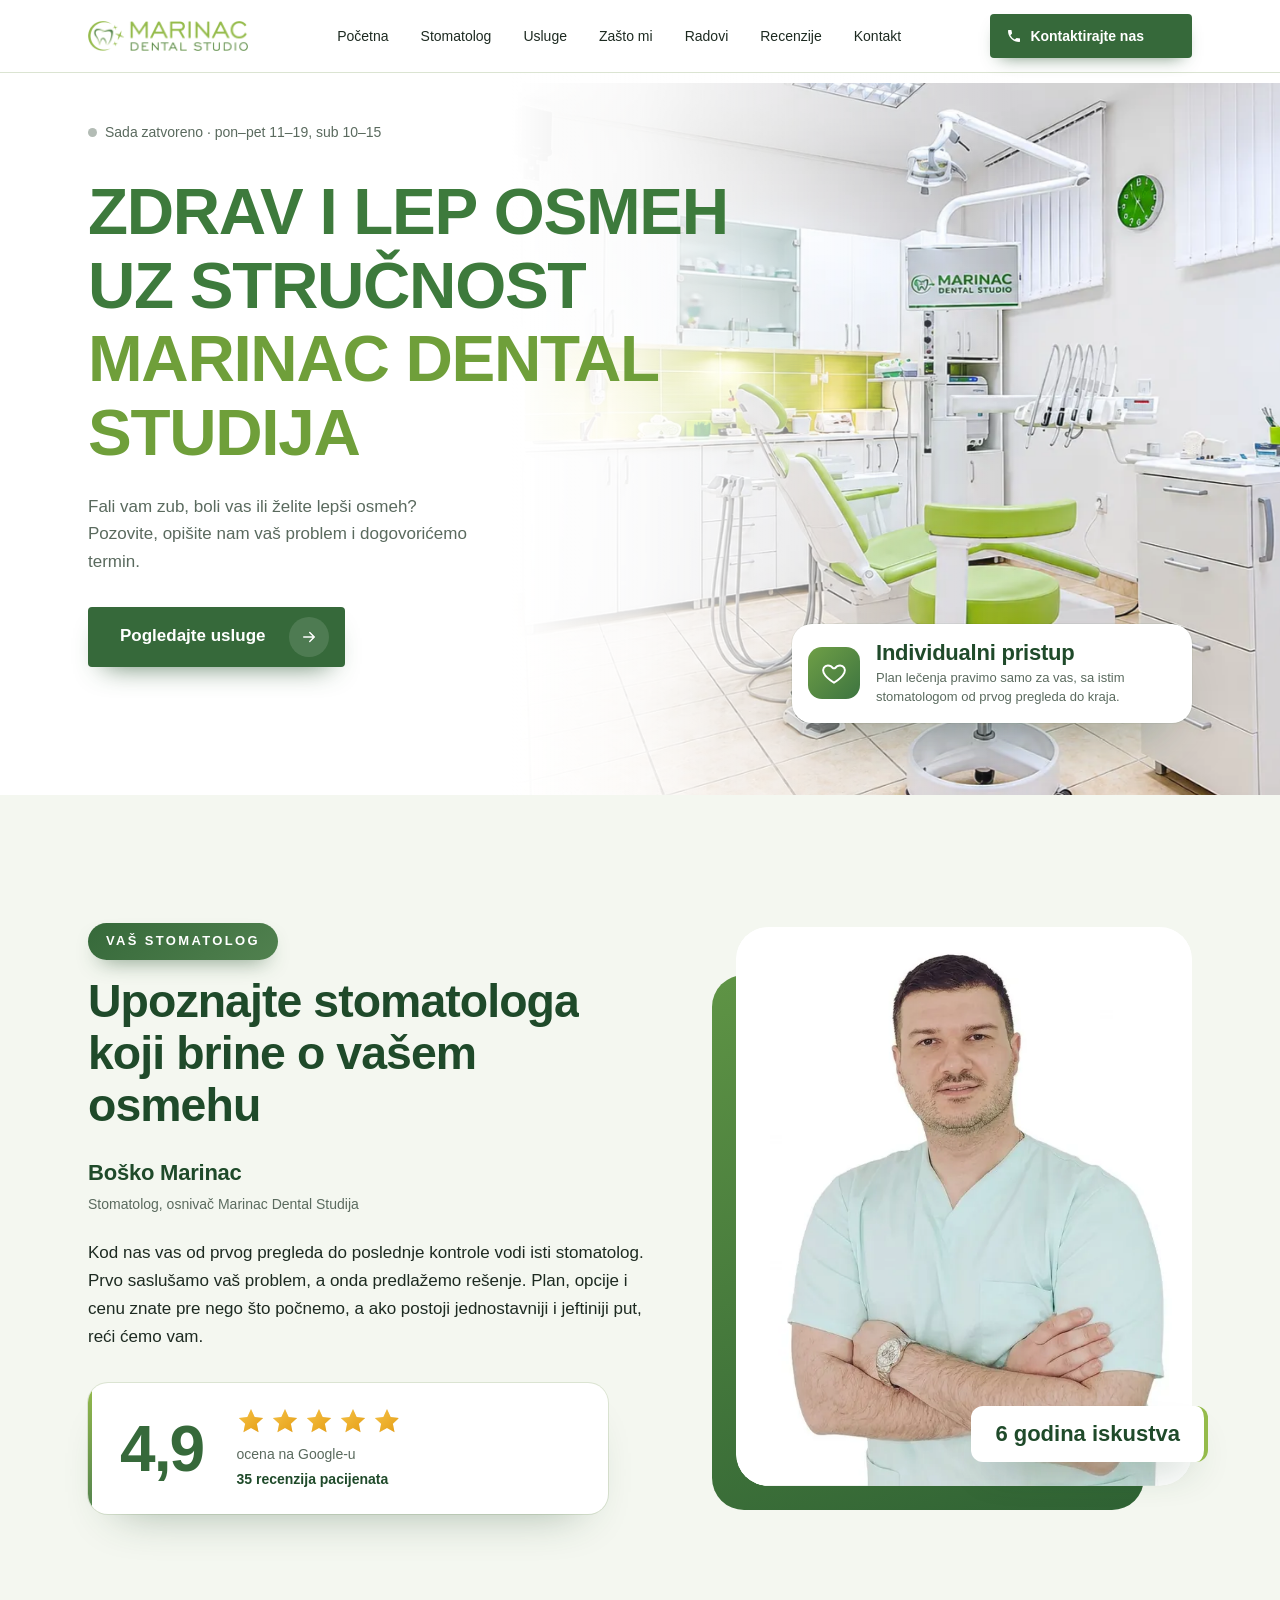
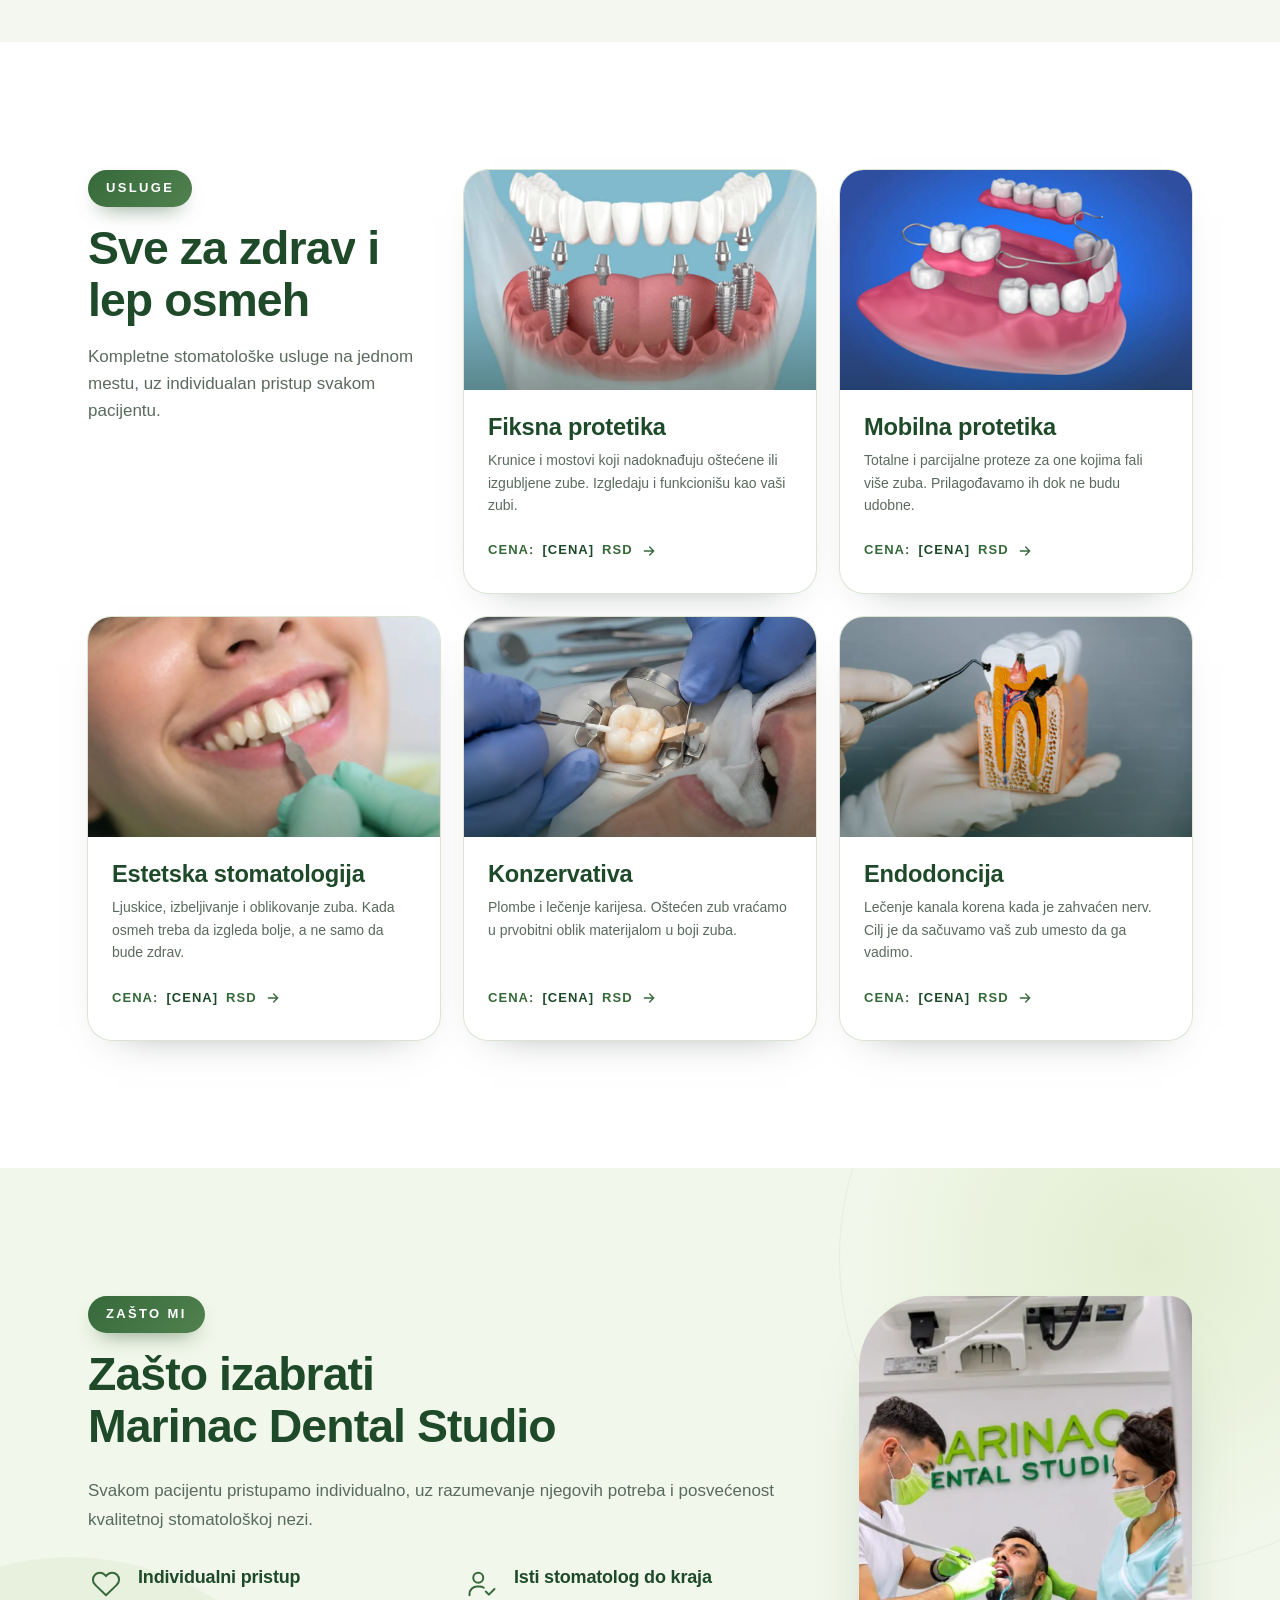
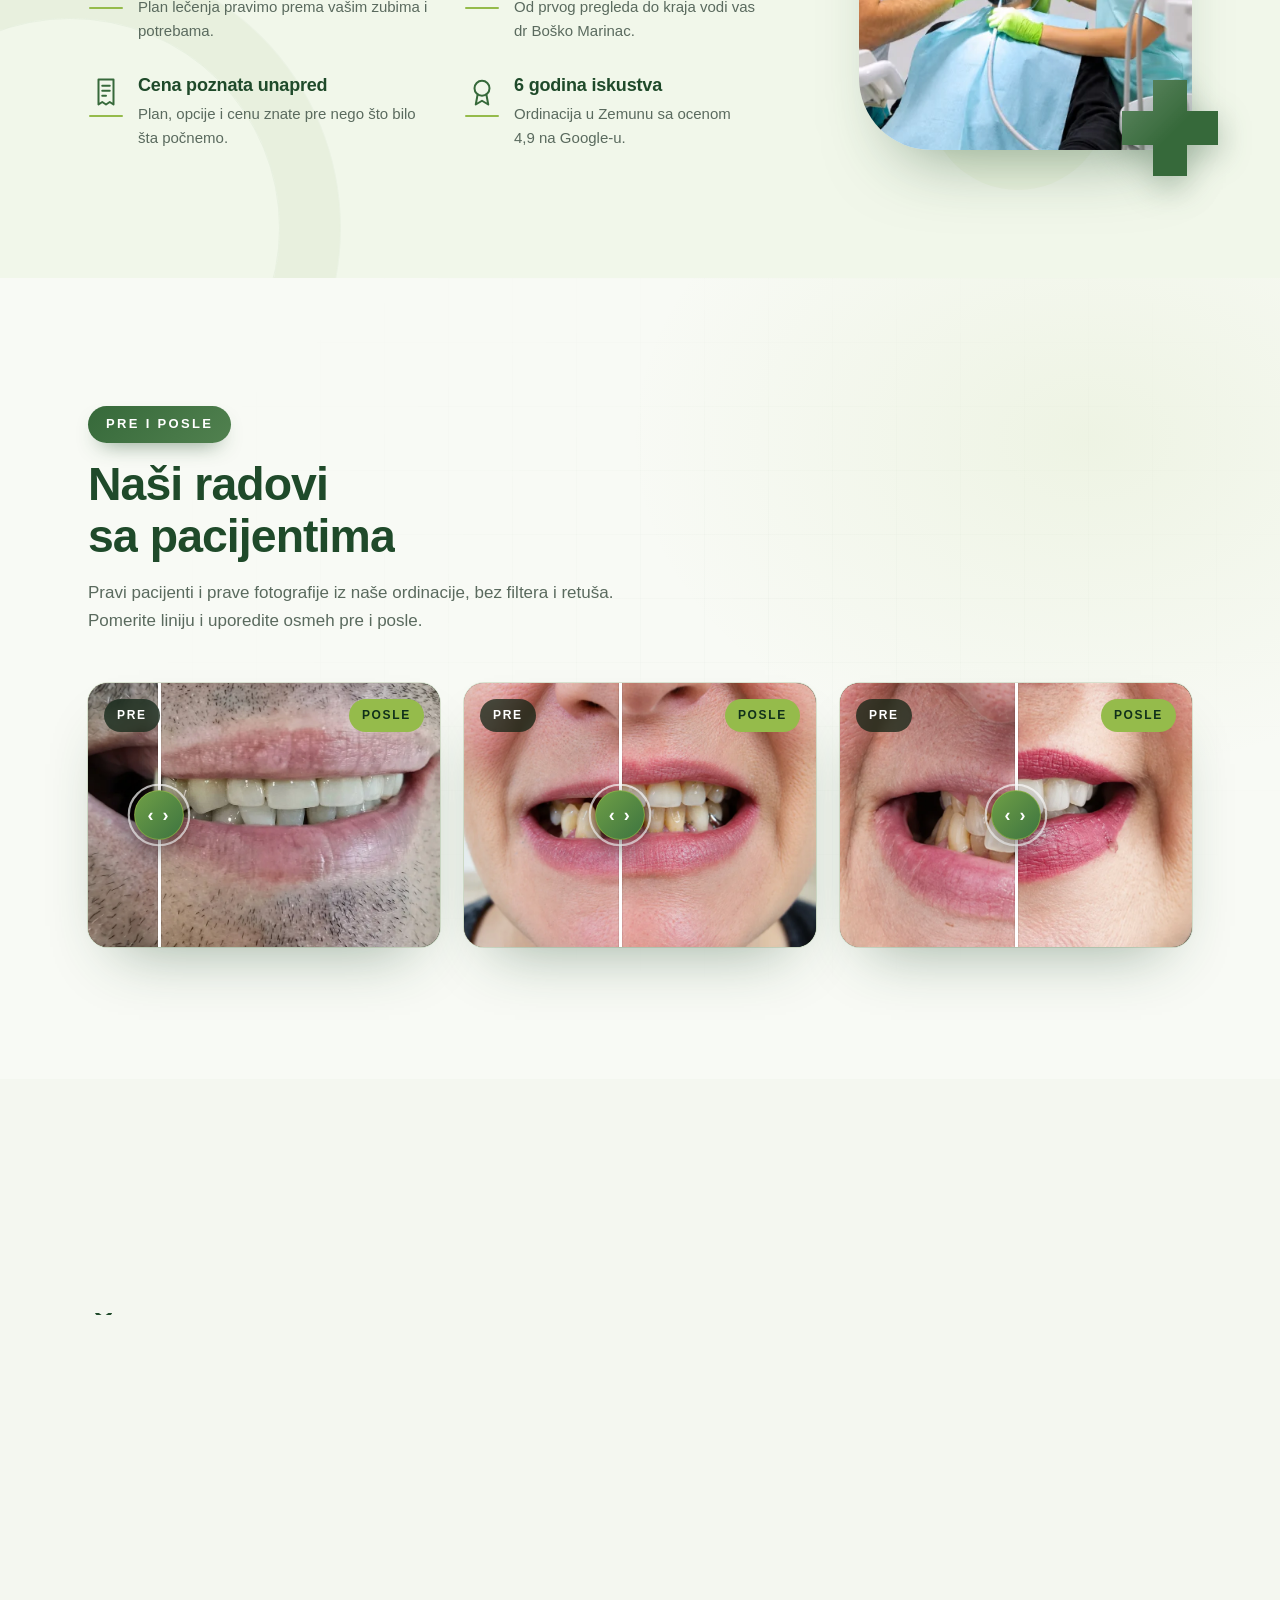
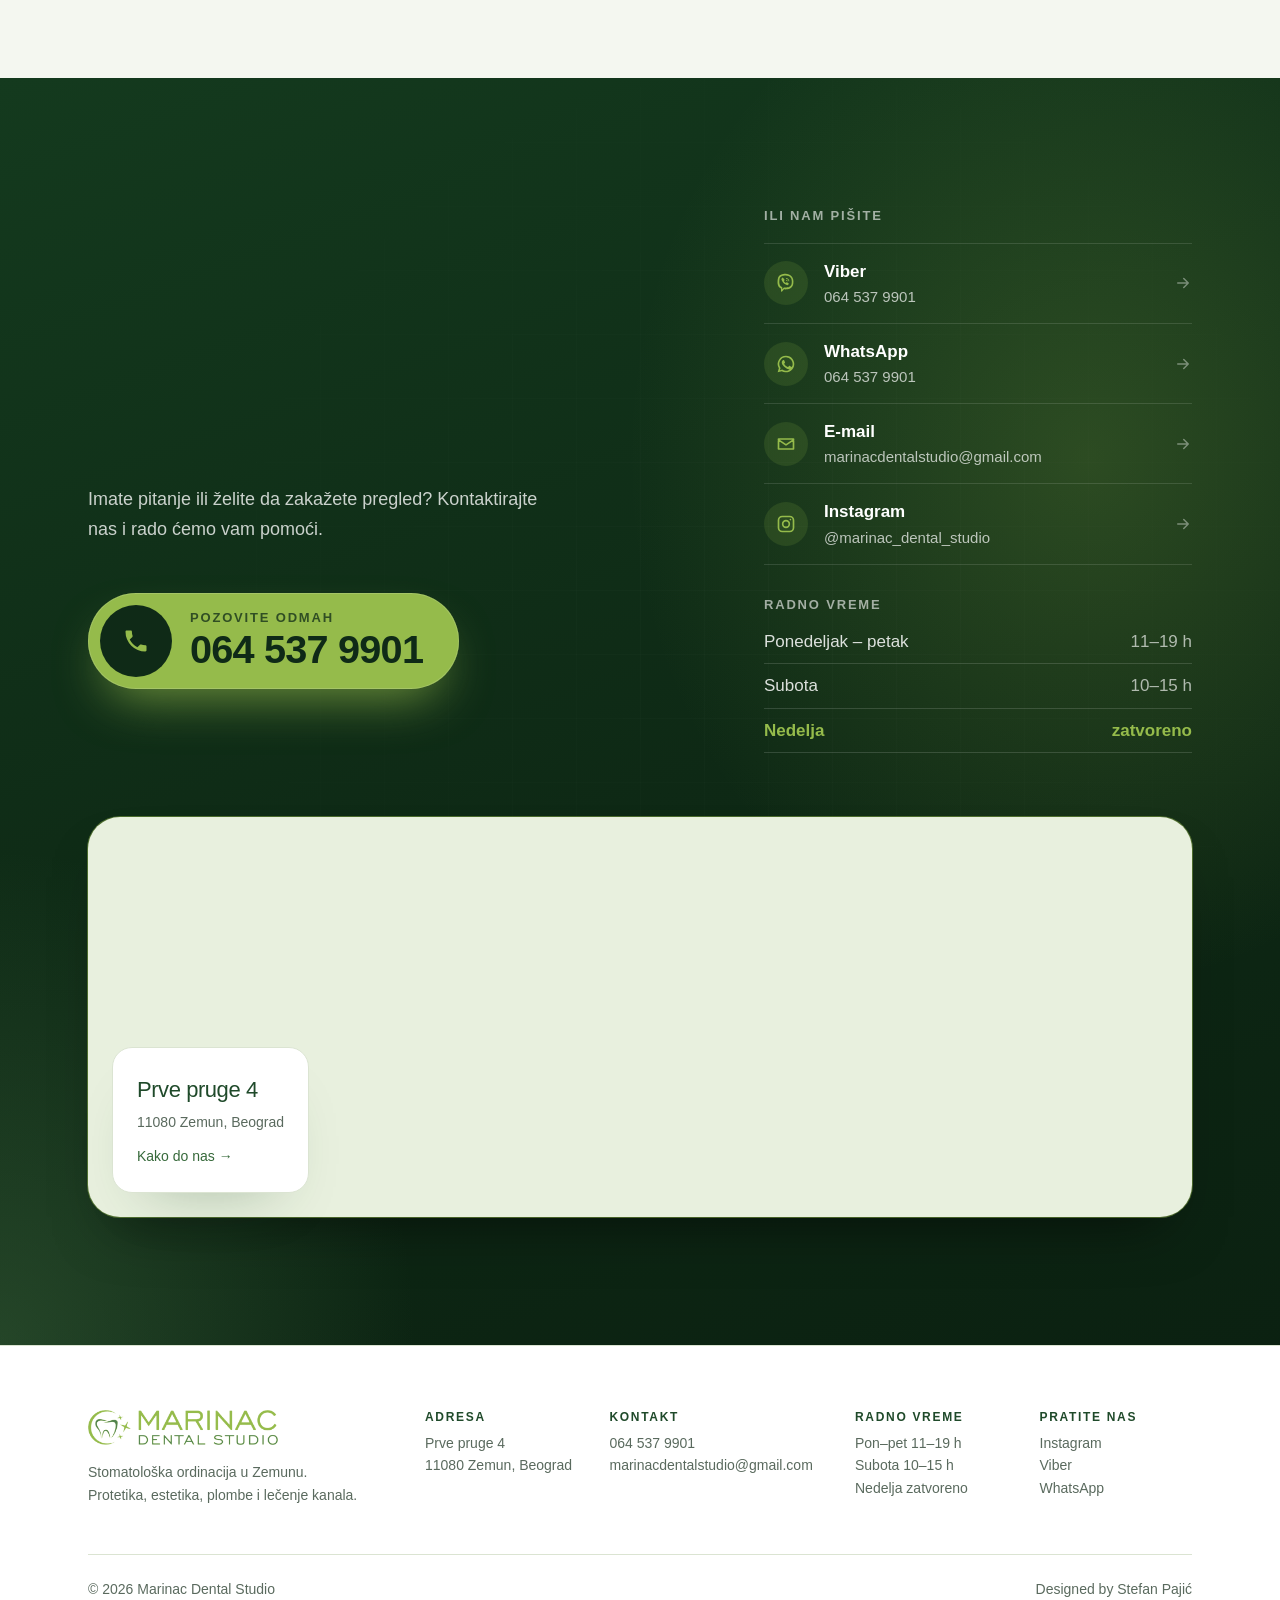
==== commit 831fe267: "Add files via upload" ====
--- a/index.html
+++ b/index.html
@@ -11,21 +11,21 @@
 <meta property="og:site_name" content="Marinac Dental Studio">
 <meta property="og:title" content="Marinac Dental Studio – stomatološka ordinacija u Zemunu">
 <meta property="og:description" content="Protetika, estetska stomatologija, plombe i lečenje kanala. Prve pruge 4, Zemun. Tel. 064 537 9901.">
-<meta property="og:image" content="https://www.marinacdental.rs/img/og-image.jpg">
+<meta property="og:image" content="https://www.marinacdental.rs/og-image.jpg">
 <meta property="og:image:width" content="1200">
 <meta property="og:image:height" content="630">
-<link rel="icon" type="image/png" sizes="32x32" href="img/favicon-32.png">
-<link rel="apple-touch-icon" href="img/favicon-180.png">
+<link rel="icon" type="image/png" sizes="32x32" href="favicon-32.png">
+<link rel="apple-touch-icon" href="favicon-180.png">
 <link rel="preconnect" href="https://fonts.googleapis.com">
 <link rel="preconnect" href="https://fonts.gstatic.com" crossorigin>
 <link href="https://fonts.googleapis.com/css2?family=Manrope:wght@800&family=Schibsted+Grotesk:wght@400;500;600&display=swap" rel="stylesheet">
-<link rel="stylesheet" href="css/style.css">
+<link rel="stylesheet" href="style.css">
 <script type="application/ld+json">
 {
   "@context": "https://schema.org",
   "@type": "Dentist",
   "name": "Marinac Dental Studio",
-  "image": "https://www.marinacdental.rs/img/og-image.jpg",
+  "image": "https://www.marinacdental.rs/og-image.jpg",
   "telephone": "+381645379901",
   "email": "marinacdentalstudio@gmail.com",
   "address": {"@type": "PostalAddress", "streetAddress": "Prve pruge 4", "addressLocality": "Beograd – Zemun", "postalCode": "11080", "addressCountry": "RS"},
@@ -47,7 +47,7 @@
       <g class="ld-teeth"><path pathLength="1" d="M56.0 71.5 L54.3 73.2 L52.9 75.1 L52.2 76.6 L51.2 79.5 L50.3 83.6 L49.5 90.2 L49.4 94.9 L49.6 96.0 L50.0 95.9 L50.6 94.0 L51.2 90.0 L52.4 85.6 L54.1 80.8 L56.2 76.8 L57.9 75.0 L59.5 74.1 L61.5 73.9 L63.1 74.2 L65.0 75.3 L66.6 77.1 L68.5 80.0 L71.7 85.9 L75.5 96.5 L75.9 97.2 L76.4 97.2 L76.6 96.2 L75.7 88.6 L74.6 84.5 L71.8 77.1 L70.7 75.1 L68.7 72.4 L66.1 70.2 L63.8 69.4 L62.5 69.2 L61.5 69.3 L58.6 70.2Z"/><path pathLength="1" d="M95.1 35.2 L90.0 35.0 L85.6 35.3 L78.6 37.1 L64.5 41.7 L60.2 42.8 L57.6 43.1 L56.8 43.7 L56.9 44.1 L57.8 44.5 L61.2 44.8 L71.4 43.9 L81.9 42.0 L86.6 42.0 L90.1 43.0 L91.8 44.0 L93.2 45.5 L94.5 47.6 L95.6 51.8 L95.8 54.8 L95.1 62.9 L94.0 69.1 L90.8 79.1 L87.7 86.1 L82.4 96.2 L82.1 97.2 L82.3 97.6 L83.2 97.0 L84.8 95.1 L89.5 88.6 L94.7 79.2 L96.7 74.8 L98.9 68.9 L101.8 57.4 L102.9 49.2 L103.0 42.9 L102.8 41.6 L101.5 39.2 L99.9 37.4 L98.0 36.2Z"/><path pathLength="1" d="M40.1 31.9 L36.4 32.4 L33.6 33.3 L30.5 35.4 L28.8 37.1 L27.1 39.6 L26.0 42.8 L25.1 48.0 L25.2 50.2 L26.1 54.4 L27.1 57.0 L30.0 62.1 L34.9 68.4 L37.7 72.5 L41.7 80.5 L43.6 87.1 L45.5 97.1 L46.0 98.0 L46.3 97.5 L46.5 95.0 L46.4 92.2 L45.7 86.6 L44.6 82.1 L42.8 76.4 L40.6 71.0 L37.8 65.5 L34.1 59.2 L33.1 56.9 L31.9 53.2 L31.1 49.1 L31.3 46.9 L31.9 44.6 L33.1 42.2 L34.2 40.9 L37.5 38.8 L39.6 38.1 L42.9 37.5 L45.9 37.2 L62.9 38.8 L64.4 38.7 L65.0 38.1 L64.6 37.6 L63.9 37.2 L58.6 36.0 L49.8 33.4 L45.6 32.5Z"/></g>
       <g fill="#95bb4b"><path class="ld-star" style="--i:0;transform-origin:111.8px 26.4px" d="M109.6 18.3 L109.2 19.0 L109.4 23.6 L109.1 24.5 L108.4 25.3 L107.0 26.2 L103.9 27.4 L103.3 27.9 L103.3 28.3 L104.4 28.8 L108.6 28.4 L110.1 28.6 L111.3 29.8 L113.4 33.8 L114.3 34.4 L114.6 33.5 L114.4 28.9 L114.8 27.8 L116.2 26.6 L119.8 24.9 L120.2 24.3 L120.0 24.1 L118.8 23.9 L114.5 24.0 L113.5 23.7 L112.4 22.5 L110.6 19.0 L110.0 18.3Z"/><path class="ld-star" style="--i:1;transform-origin:130.4px 59.4px" d="M137.5 42.1 L137.0 42.3 L136.0 43.5 L129.7 53.8 L128.4 54.8 L127.4 54.9 L125.6 54.6 L115.2 51.8 L113.8 51.6 L113.1 51.9 L113.8 52.9 L124.6 60.0 L125.9 61.4 L125.8 63.6 L123.1 74.4 L123.0 76.0 L123.2 76.6 L123.8 76.4 L125.1 74.8 L131.1 65.0 L132.5 63.9 L134.1 64.0 L146.1 67.1 L147.2 67.2 L147.7 66.9 L147.3 66.2 L145.9 65.0 L136.2 58.9 L134.9 57.4 L134.8 56.1 L136.1 50.6 L136.7 49.0 L137.7 44.1 L137.8 42.6Z"/><path class="ld-star" style="--i:2;transform-origin:112.2px 94.4px" d="M109.6 86.2 L109.2 86.6 L109.1 87.5 L109.4 91.9 L109.1 92.6 L108.0 93.6 L104.0 95.3 L103.5 95.8 L103.4 96.2 L104.0 96.5 L109.2 96.5 L110.2 96.8 L111.7 98.4 L113.5 101.9 L114.0 102.4 L114.4 102.5 L114.7 101.9 L114.4 96.6 L114.6 95.6 L115.5 94.9 L120.5 92.7 L120.8 92.1 L120.0 91.8 L114.9 91.9 L113.6 91.6 L112.3 90.1 L110.5 86.9 L110.1 86.4Z"/></g>
     </svg>
-    <img class="ld-logo" src="img/logo-tekst.png" width="490" height="124" alt="">
+    <img class="ld-logo" src="logo-tekst.png" width="490" height="124" alt="">
     <span class="ld-bar"><i></i></span>
     <span class="ld-sub">Stomatološka ordinacija · Zemun</span>
   </div>
@@ -57,7 +57,7 @@
 <header class="site-header" id="vrh">
   <div class="container header-row">
     <a class="brand" href="#vrh" aria-label="Marinac Dental Studio, početna">
-      <img src="img/logo.png" width="660" height="124" alt="Marinac Dental Studio">
+      <img src="logo.png" width="660" height="124" alt="Marinac Dental Studio">
     </a>
     <nav class="nav" id="nav" aria-label="Glavni meni">
       <ul>
@@ -80,8 +80,8 @@
   <!-- HERO -->
   <section class="hero" aria-labelledby="hero-h">
     <picture class="hero-bg">
-      <source srcset="img/ordinacija.webp" type="image/webp">
-      <img src="img/ordinacija.jpg" width="1487" height="1026" alt="Ordinacija Marinac Dental Studio u Zemunu" fetchpriority="high">
+      <source srcset="ordinacija.webp" type="image/webp">
+      <img src="ordinacija.jpg" width="1487" height="1026" alt="Ordinacija Marinac Dental Studio u Zemunu" fetchpriority="high">
     </picture>
     <div class="container hero-inner">
       <div class="hero-top">
@@ -105,7 +105,7 @@
     <div class="container doc-grid">
       <figure class="doc-media reveal">
         <div class="doc-frame">
-          <picture><source srcset="img/doktor.webp" type="image/webp"><img src="img/doktor.jpg" width="640" height="783" alt="Boško Marinac, stomatolog u ordinaciji Marinac Dental Studio" loading="lazy"></picture>
+          <picture><source srcset="doktor.webp" type="image/webp"><img src="doktor.jpg" width="640" height="783" alt="Boško Marinac, stomatolog u ordinaciji Marinac Dental Studio" loading="lazy"></picture>
         </div>
         <figcaption class="doc-badge"><b>6 godina iskustva</b></figcaption>
       </figure>
@@ -141,7 +141,7 @@
 
           <article class="svc-item">
             <a class="svc-link" href="#kontakt" aria-label="Fiksna protetika: cena i kontakt">
-              <div class="svc-media"><picture><source srcset="img/svc-fiksna.webp" type="image/webp"><img src="img/svc-fiksna.jpg" width="1000" height="668" alt="Fiksni most na implantima, prikaz donje vilice" loading="lazy"></picture></div>
+              <div class="svc-media"><picture><source srcset="svc-fiksna.webp" type="image/webp"><img src="svc-fiksna.jpg" width="1000" height="668" alt="Fiksni most na implantima, prikaz donje vilice" loading="lazy"></picture></div>
               <div class="svc-body">
                 <h3>Fiksna protetika</h3>
                 <p>Krunice i mostovi koji nadoknađuju oštećene ili izgubljene zube. Izgledaju i funkcionišu kao vaši zubi.</p>
@@ -151,7 +151,7 @@
           </article>
           <article class="svc-item">
             <a class="svc-link" href="#kontakt" aria-label="Mobilna protetika: cena i kontakt">
-              <div class="svc-media"><picture><source srcset="img/svc-mobilna.webp" type="image/webp"><img src="img/svc-mobilna.jpg" width="1000" height="666" alt="Parcijalna proteza sa kukicama" loading="lazy"></picture></div>
+              <div class="svc-media"><picture><source srcset="svc-mobilna.webp" type="image/webp"><img src="svc-mobilna.jpg" width="1000" height="666" alt="Parcijalna proteza sa kukicama" loading="lazy"></picture></div>
               <div class="svc-body">
                 <h3>Mobilna protetika</h3>
                 <p>Totalne i parcijalne proteze za one kojima fali više zuba. Prilagođavamo ih dok ne budu udobne.</p>
@@ -161,7 +161,7 @@
           </article>
           <article class="svc-item">
             <a class="svc-link" href="#kontakt" aria-label="Estetska stomatologija: cena i kontakt">
-              <div class="svc-media"><picture><source srcset="img/svc-estetska.webp" type="image/webp"><img src="img/svc-estetska.jpg" width="1000" height="680" alt="Određivanje boje zuba pomoću ključa boja" loading="lazy"></picture></div>
+              <div class="svc-media"><picture><source srcset="svc-estetska.webp" type="image/webp"><img src="svc-estetska.jpg" width="1000" height="680" alt="Određivanje boje zuba pomoću ključa boja" loading="lazy"></picture></div>
               <div class="svc-body">
                 <h3>Estetska stomatologija</h3>
                 <p>Ljuskice, izbeljivanje i oblikovanje zuba. Kada osmeh treba da izgleda bolje, a ne samo da bude zdrav.</p>
@@ -171,7 +171,7 @@
           </article>
           <article class="svc-item">
             <a class="svc-link" href="#kontakt" aria-label="Konzervativa: cena i kontakt">
-              <div class="svc-media"><picture><source srcset="img/svc-konzervativa.webp" type="image/webp"><img src="img/svc-konzervativa.jpg" width="1400" height="764" alt="Kompozitna plomba na kutnjaku, rad pod koferdamom" loading="lazy"></picture></div>
+              <div class="svc-media"><picture><source srcset="svc-konzervativa.webp" type="image/webp"><img src="svc-konzervativa.jpg" width="1400" height="764" alt="Kompozitna plomba na kutnjaku, rad pod koferdamom" loading="lazy"></picture></div>
               <div class="svc-body">
                 <h3>Konzervativa</h3>
                 <p>Plombe i lečenje karijesa. Oštećen zub vraćamo u prvobitni oblik materijalom u boji zuba.</p>
@@ -181,7 +181,7 @@
           </article>
           <article class="svc-item">
             <a class="svc-link" href="#kontakt" aria-label="Endodoncija: cena i kontakt">
-              <div class="svc-media"><picture><source srcset="img/svc-endo.webp" type="image/webp"><img src="img/svc-endo.jpg" width="1000" height="739" alt="Model zuba sa prikazom kanala korena" loading="lazy"></picture></div>
+              <div class="svc-media"><picture><source srcset="svc-endo.webp" type="image/webp"><img src="svc-endo.jpg" width="1000" height="739" alt="Model zuba sa prikazom kanala korena" loading="lazy"></picture></div>
               <div class="svc-body">
                 <h3>Endodoncija</h3>
                 <p>Lečenje kanala korena kada je zahvaćen nerv. Cilj je da sačuvamo vaš zub umesto da ga vadimo.</p>
@@ -200,8 +200,8 @@
     <div class="container why-grid">
       <figure class="why-media reveal">
         <picture>
-          <source srcset="img/zasto.webp" type="image/webp">
-          <img src="img/zasto.jpg" width="423" height="749" alt="Pregled pacijenta u ordinaciji Marinac Dental Studio" loading="lazy">
+          <source srcset="zasto.webp" type="image/webp">
+          <img src="zasto.jpg" width="423" height="749" alt="Pregled pacijenta u ordinaciji Marinac Dental Studio" loading="lazy">
         </picture>
         <span class="why-plus" aria-hidden="true"></span>
       </figure>
@@ -244,8 +244,8 @@
       <div class="pp-cases">
         <figure class="pp-case reveal">
           <div class="ba" style="--pos:50%">
-            <picture><source srcset="img/pp-posle.webp" type="image/webp"><img class="ba-after" src="img/pp-posle.jpg" width="900" height="675" alt="Posle: novi, ravni i svetli zubi" loading="lazy"></picture>
-            <picture class="ba-before-wrap"><source srcset="img/pp-pre.webp" type="image/webp"><img class="ba-before" src="img/pp-pre.jpg" width="900" height="675" alt="Pre: oštećeni zubi i zubi koji nedostaju" loading="lazy"></picture>
+            <picture><source srcset="pp-posle.webp" type="image/webp"><img class="ba-after" src="pp-posle.jpg" width="900" height="675" alt="Posle: novi, ravni i svetli zubi" loading="lazy"></picture>
+            <picture class="ba-before-wrap"><source srcset="pp-pre.webp" type="image/webp"><img class="ba-before" src="pp-pre.jpg" width="900" height="675" alt="Pre: oštećeni zubi i zubi koji nedostaju" loading="lazy"></picture>
             <span class="ba-label ba-label-l">Pre</span>
             <span class="ba-label ba-label-r">Posle</span>
             <span class="ba-handle" aria-hidden="true"><span class="ba-knob"><svg viewBox="0 0 24 24" width="18" height="18" fill="none" stroke="currentColor" stroke-width="2.4" stroke-linecap="round" stroke-linejoin="round"><path d="M9 6l-6 6 6 6M15 6l6 6-6 6"/></svg></span></span>
@@ -254,8 +254,8 @@
         </figure>
         <figure class="pp-case reveal">
           <div class="ba" style="--pos:50%">
-            <picture><source srcset="img/pp2-posle.webp" type="image/webp"><img class="ba-after" src="img/pp2-posle.jpg" width="900" height="675" alt="Posle: nadoknađeni zubi koji su nedostajali" loading="lazy"></picture>
-            <picture class="ba-before-wrap"><source srcset="img/pp2-pre.webp" type="image/webp"><img class="ba-before" src="img/pp2-pre.jpg" width="900" height="675" alt="Pre: nedostaju gornji prednji zubi" loading="lazy"></picture>
+            <picture><source srcset="pp2-posle.webp" type="image/webp"><img class="ba-after" src="pp2-posle.jpg" width="900" height="675" alt="Posle: nadoknađeni zubi koji su nedostajali" loading="lazy"></picture>
+            <picture class="ba-before-wrap"><source srcset="pp2-pre.webp" type="image/webp"><img class="ba-before" src="pp2-pre.jpg" width="900" height="675" alt="Pre: nedostaju gornji prednji zubi" loading="lazy"></picture>
             <span class="ba-label ba-label-l">Pre</span>
             <span class="ba-label ba-label-r">Posle</span>
             <span class="ba-handle" aria-hidden="true"><span class="ba-knob"><svg viewBox="0 0 24 24" width="18" height="18" fill="none" stroke="currentColor" stroke-width="2.4" stroke-linecap="round" stroke-linejoin="round"><path d="M9 6l-6 6 6 6M15 6l6 6-6 6"/></svg></span></span>
@@ -264,8 +264,8 @@
         </figure>
         <figure class="pp-case reveal">
           <div class="ba" style="--pos:50%">
-            <picture><source srcset="img/pp3-posle.webp" type="image/webp"><img class="ba-after" src="img/pp3-posle.jpg" width="900" height="675" alt="Posle: novi beli prednji zubi" loading="lazy"></picture>
-            <picture class="ba-before-wrap"><source srcset="img/pp3-pre.webp" type="image/webp"><img class="ba-before" src="img/pp3-pre.jpg" width="900" height="675" alt="Pre: oštećeni i obojeni prednji zubi" loading="lazy"></picture>
+            <picture><source srcset="pp3-posle.webp" type="image/webp"><img class="ba-after" src="pp3-posle.jpg" width="900" height="675" alt="Posle: novi beli prednji zubi" loading="lazy"></picture>
+            <picture class="ba-before-wrap"><source srcset="pp3-pre.webp" type="image/webp"><img class="ba-before" src="pp3-pre.jpg" width="900" height="675" alt="Pre: oštećeni i obojeni prednji zubi" loading="lazy"></picture>
             <span class="ba-label ba-label-l">Pre</span>
             <span class="ba-label ba-label-r">Posle</span>
             <span class="ba-handle" aria-hidden="true"><span class="ba-knob"><svg viewBox="0 0 24 24" width="18" height="18" fill="none" stroke="currentColor" stroke-width="2.4" stroke-linecap="round" stroke-linejoin="round"><path d="M9 6l-6 6 6 6M15 6l6 6-6 6"/></svg></span></span>
@@ -317,7 +317,7 @@
           </li>
           <li class="rv-card">
             <div class="rv-top">
-              <img class="rv-av" src="img/rev-marija.png" width="48" height="48" alt="" loading="lazy">
+              <img class="rv-av" src="rev-marija.png" width="48" height="48" alt="" loading="lazy">
               <div><p class="rv-name">Marija Vidric</p><p class="rv-meta">3 recenzije</p></div>
               <span class="rv-src">Google</span>
             </div>
@@ -386,7 +386,7 @@
 <footer class="site-footer">
   <div class="container footer-grid">
     <div class="footer-brand">
-      <img src="img/logo.png" width="660" height="124" alt="Marinac Dental Studio" loading="lazy">
+      <img src="logo.png" width="660" height="124" alt="Marinac Dental Studio" loading="lazy">
       <p>Stomatološka ordinacija u Zemunu.<br>Protetika, estetika, plombe i lečenje kanala.</p>
     </div>
     <div>
@@ -431,6 +431,6 @@
     <symbol id="ic-ig" viewBox="0 0 24 24"><path fill="currentColor" d="M7.5 2h9A5.5 5.5 0 0 1 22 7.5v9a5.5 5.5 0 0 1-5.5 5.5h-9A5.5 5.5 0 0 1 2 16.5v-9A5.5 5.5 0 0 1 7.5 2zm0 2A3.5 3.5 0 0 0 4 7.5v9A3.5 3.5 0 0 0 7.5 20h9a3.5 3.5 0 0 0 3.5-3.5v-9A3.5 3.5 0 0 0 16.5 4h-9zM12 7a5 5 0 1 1 0 10 5 5 0 0 1 0-10zm0 2a3 3 0 1 0 0 6 3 3 0 0 0 0-6zm5.3-3.3a1 1 0 1 1 0 2 1 1 0 0 1 0-2z"/></symbol>
   </defs>
 </svg>
-<script src="js/main.js" defer></script>
+<script src="main.js" defer></script>
 </body>
 </html>
--- a/style.css
+++ b/style.css
@@ -0,0 +1,1272 @@
+/* =========================================================
+   Marinac Dental Studio – dizajn sistem
+   Svetla osnova, zelene iz loga (#95BB4B limeta, #51814F zelena)
+   ========================================================= */
+:root {
+  /* Boje */
+  --c-white: #ffffff;
+  --c-bg: #f4f7f0;          /* pozadina strane */
+  --c-tint: #e8f0de;        /* svetlo zelena povrsina */
+  --c-line: #dbe4d2;
+  --c-head: #1f4a2a;        /* naslovi – duboka zelena */
+  --c-text: #1d2a21;
+  --c-muted: #5a6a5e;
+  --c-lime: #95bb4b;        /* limeta iz loga */
+  --c-green: #51814f;       /* zelena iz loga */
+  --c-green-d: #36693a;     /* tamnija – dugmad, tekst */
+  --c-green-dd: #23502b;
+  --g-brand: linear-gradient(135deg, #6f9f46 0%, #3d7440 100%);
+  --g-panel: linear-gradient(160deg, #5f9445 0%, #2f6234 100%);
+  --shadow: 0 30px 60px -36px rgba(31, 74, 42, .35);
+
+  /* Tipografija – jedna porodica, kontrast kroz velicinu i tezinu */
+  --f: "Schibsted Grotesk", "Helvetica Neue", Arial, sans-serif;
+  --fs-1: 0.875rem;                               /* 14 */
+  --fs-2: 1.0625rem;                              /* 17 */
+  --fs-3: 1.375rem;                               /* 22 */
+  --fs-4: clamp(1.75rem, 1.3rem + 1.6vw, 2.5rem); /* 28–40 */
+  --fs-5: clamp(2.25rem, 1.4rem + 3.4vw, 4rem);   /* 36–64 */
+  --fs-6: clamp(2.6rem, 1.2rem + 5.2vw, 5.25rem); /* 42–84 */
+
+  /* Razmaci */
+  --s-1: 4px;  --s-2: 8px;  --s-3: 16px; --s-4: 24px;
+  --s-5: 32px; --s-6: 48px; --s-7: 64px; --s-8: 96px;
+
+  --r-lg: 32px;
+  --r: 20px;
+  --r-sm: 12px;
+  --container: 1280px;
+  --ease: cubic-bezier(.2, .7, .2, 1);
+}
+
+/* ---------- osnova ---------- */
+*, *::before, *::after { box-sizing: border-box; }
+* { margin: 0; }
+html { scroll-behavior: smooth; scroll-padding-top: 88px; -webkit-text-size-adjust: 100%; }
+body {
+  font-family: var(--f);
+  font-size: var(--fs-2);
+  line-height: 1.6;
+  color: var(--c-text);
+  background: var(--c-bg);
+  -webkit-font-smoothing: antialiased;
+  padding-bottom: 64px;
+}
+img, picture, svg, iframe { display: block; max-width: 100%; }
+img { height: auto; }
+a { color: inherit; }
+ul, ol { padding: 0; list-style: none; }
+button, input, select, textarea { font: inherit; color: inherit; }
+h1, h2, h3 { color: var(--c-head); font-weight: 500; letter-spacing: -0.035em; line-height: 1.02; }
+h2 { font-size: var(--fs-5); }
+h3 { font-size: var(--fs-3); letter-spacing: -0.02em; line-height: 1.2; }
+p { max-width: 68ch; }
+:focus-visible { outline: 2px solid var(--c-green-d); outline-offset: 3px; border-radius: 6px; }
+::selection { background: var(--c-lime); color: var(--c-text); }
+
+.container { width: min(100% - 2 * var(--s-4), var(--container)); margin-inline: auto; }
+.sr { position: absolute; width: 1px; height: 1px; overflow: hidden; clip: rect(0 0 0 0); white-space: nowrap; }
+.skip { position: absolute; left: var(--s-3); top: -100px; z-index: 100; background: var(--c-green-d); color: #fff; padding: var(--s-2) var(--s-3); border-radius: var(--r-sm); }
+.skip:focus { top: var(--s-3); }
+.center { text-align: center; }
+.center p { margin-inline: auto; }
+.mt-6 { margin-top: var(--s-6); }
+.note { font-size: var(--fs-1); color: var(--c-green-d); }
+
+.eyebrow { font-size: 12px; font-weight: 500; letter-spacing: .16em; text-transform: uppercase; color: var(--c-green-d); margin-bottom: var(--s-3); }
+.section-head { margin-bottom: var(--s-6); }
+.section-head h2 { margin-bottom: var(--s-3); }
+.section-head p { color: var(--c-muted); max-width: 52ch; }
+.section-head .note { margin-top: var(--s-2); color: var(--c-green-d); }
+
+.panel { background: var(--c-white); border-radius: var(--r-lg); padding: var(--s-6) var(--s-4); box-shadow: var(--shadow); }
+@media (min-width: 768px) { .panel { padding: var(--s-7); } }
+
+/* ---------- dugmad ---------- */
+.btn {
+  display: inline-flex; align-items: center; justify-content: center; gap: var(--s-2);
+  min-height: 52px; padding: 0 var(--s-4);
+  border-radius: 999px; border: 1px solid transparent;
+  font-weight: 500; font-size: var(--fs-2); text-decoration: none; cursor: pointer;
+  transition: background-color .2s var(--ease), color .2s var(--ease), border-color .2s var(--ease), transform .2s var(--ease), box-shadow .2s var(--ease), filter .2s;
+}
+.btn svg { width: 18px; height: 18px; }
+.btn:active { transform: translateY(1px) scale(.98); }
+.btn-green { background: var(--g-brand); color: #fff; box-shadow: 0 10px 24px -12px rgba(54, 105, 58, .7); }
+.btn-green:hover { filter: brightness(1.08); box-shadow: 0 14px 28px -12px rgba(54, 105, 58, .8); }
+.btn-ghost, .btn-outline { background: #fff; border-color: var(--c-line); color: var(--c-head); }
+.btn-ghost:hover, .btn-outline:hover { border-color: var(--c-green); color: var(--c-green-d); }
+.btn-outline { border-color: var(--c-green); }
+.btn-sm { min-height: 40px; padding: 0 var(--s-4); font-size: var(--fs-1); }
+
+/* ---------- header (tamni) ---------- */
+.site-header { position: sticky; top: 0; z-index: 50; background: #fff; border-bottom: 1px solid var(--c-line); }
+.header-row { display: flex; align-items: center; gap: var(--s-4); min-height: 72px; }
+.brand img { width: 160px; }
+.nav { margin-inline: auto; }
+.nav ul { display: flex; gap: var(--s-5); }
+.nav a { text-decoration: none; font-size: var(--fs-1); font-weight: 500; color: var(--c-text); padding: var(--s-2) 0; position: relative; transition: color .2s; }
+.nav a::after { content: ""; position: absolute; left: 0; right: 0; bottom: 0; height: 2px; background: var(--c-lime); transform: scaleX(0); transform-origin: left; transition: transform .25s var(--ease); }
+.nav a:hover { color: var(--c-green-d); }
+.nav a:hover::after { transform: scaleX(1); }
+.header-tel { text-decoration: none; font-weight: 500; font-size: var(--fs-1); white-space: nowrap; color: var(--c-head); transition: color .2s; }
+.header-tel:hover { color: var(--c-green); }
+.header-cta { display: inline-flex; align-items: center; min-height: 44px; padding: 0 var(--s-4); border-radius: 4px; background: var(--c-green-d); color: #fff; font-size: var(--fs-1); font-weight: 600; text-decoration: none; transition: background-color .2s, transform .2s; }
+.header-cta:hover { background: var(--c-green-dd); }
+.header-cta:active { transform: translateY(1px); }
+.nav-toggle { display: none; }
+
+@media (max-width: 959px) {
+  .header-row { min-height: 64px; }
+  .brand img { width: 136px; }
+  .header-tel, .header-cta { display: none; }
+  .nav-toggle { display: grid; place-items: center; margin-left: auto; width: 44px; height: 44px; border: 1px solid var(--c-line); border-radius: 50%; background: #fff; cursor: pointer; }
+  .nav-toggle i, .nav-toggle i::before { display: block; width: 18px; height: 2px; background: var(--c-head); position: relative; transition: transform .25s var(--ease); }
+  .nav-toggle i::before { content: ""; position: absolute; top: 6px; }
+  .nav-toggle i { transform: translateY(-3px); }
+  .nav-toggle[aria-expanded="true"] i { transform: rotate(45deg); }
+  .nav-toggle[aria-expanded="true"] i::before { transform: translateY(-6px) rotate(-90deg); }
+  .nav { position: absolute; left: 0; right: 0; top: 100%; background: #fff; border-bottom: 1px solid var(--c-line); padding: var(--s-3) var(--s-4) var(--s-5); display: none; }
+  .nav.is-open { display: block; }
+  .nav ul { flex-direction: column; gap: 0; }
+  .nav a { display: block; font-size: var(--fs-3); color: var(--c-head); padding: var(--s-3) 0; border-bottom: 1px solid var(--c-line); }
+  .nav a::after { display: none; }
+}
+
+/* ---------- hero (tamni, fotografija ordinacije) ---------- */
+.hero { position: relative; isolation: isolate; background: #fff; color: var(--c-text); overflow: hidden; min-height: min(86vh, 720px); display: flex; align-items: center; padding: var(--s-6) 0 var(--s-7); }
+.hero-bg, .hero-bg img { position: absolute; inset: 0; width: 100%; height: 100%; z-index: -2; }
+.hero-bg img { object-fit: cover; object-position: 55% 50%; }
+.hero::after { content: ""; position: absolute; inset: 0; z-index: -1; background: linear-gradient(180deg, rgba(255,255,255,.35) 0%, rgba(255,255,255,.9) 48%, #fff 100%); }
+.hero-inner { position: relative; }
+.hero-top { display: flex; flex-wrap: wrap; align-items: center; gap: var(--s-3) var(--s-4); margin-bottom: var(--s-5); }
+.hero-status { display: inline-flex; align-items: center; gap: var(--s-2); font-size: var(--fs-1); font-weight: 500; color: var(--c-muted); }
+.hero-status i { width: 9px; height: 9px; border-radius: 50%; background: #b3bcb5; flex: none; }
+.hero-status.is-open i { background: var(--c-green); box-shadow: 0 0 0 4px rgba(149,187,75,.25); }
+.hero h1 { font-family: "Manrope", "Helvetica Neue", Arial, sans-serif; font-weight: 800; text-transform: uppercase; color: #3d7a3c; font-size: clamp(2.25rem, 1.1rem + 3.9vw, 4.1rem); line-height: 1.02; letter-spacing: -0.02em; }
+.hero h1 em { font-style: normal; color: #6f9f3a; }
+.hero-lead { margin-top: var(--s-4); max-width: 42ch; font-size: var(--fs-2); line-height: 1.6; color: var(--c-muted); }
+.btn-hero { display: inline-flex; align-items: center; gap: var(--s-3); margin-top: var(--s-5); min-height: 60px; padding: 0 var(--s-5); border-radius: 4px; background: var(--c-green-d); color: #fff; font-size: var(--fs-2); font-weight: 600; text-decoration: none; transition: background-color .2s, transform .2s, gap .2s var(--ease); }
+.btn-hero:hover { background: var(--c-green-dd); gap: var(--s-4); }
+.btn-hero:active { transform: translateY(1px); }
+@media (min-width: 960px) {
+  .hero { min-height: 640px; }
+  .hero::after { background: linear-gradient(90deg, #fff 0%, #fff 32%, rgba(255,255,255,.7) 46%, rgba(255,255,255,0) 66%); }
+  .hero-bg { left: 30%; }
+  .hero { min-height: 680px; }
+}
+
+/* ---------- ordinacija (zeleni duotone) ---------- */
+.studio { position: relative; isolation: isolate; color: #fff; padding: var(--s-7) 0 var(--s-5); min-height: 640px; display: flex; }
+.studio-bg, .studio-bg img { position: absolute; inset: 0; width: 100%; height: 100%; z-index: -2; }
+.studio-bg img { object-fit: cover; object-position: 55% 50%; filter: grayscale(1) contrast(1.1) brightness(1.05); }
+.studio::after { content: ""; position: absolute; inset: 0; z-index: -1; background: linear-gradient(180deg, rgba(47, 98, 52, .92) 0%, rgba(61, 116, 64, .8) 45%, rgba(47, 98, 52, .88) 100%); mix-blend-mode: multiply; }
+.studio::before { content: ""; position: absolute; inset: 0; z-index: -1; background: rgba(81, 129, 79, .35); }
+.studio-inner { position: relative; display: flex; flex-direction: column; justify-content: space-between; gap: var(--s-7); }
+.studio h2 { color: #fff; font-size: clamp(2rem, 1.3rem + 2.6vw, 3.4rem); max-width: 20ch; letter-spacing: -0.03em; line-height: 1.08; }
+.studio-text p { margin-top: var(--s-4); max-width: 54ch; color: rgba(255, 255, 255, .88); }
+.studio-tag { position: absolute; top: 0; right: 0; font-size: 12px; letter-spacing: .16em; text-transform: uppercase; display: none; }
+.stats { display: grid; grid-template-columns: 1fr 1fr; gap: var(--s-3); }
+.stats li { background: rgba(255, 255, 255, .12); border: 1px solid rgba(255, 255, 255, .22); border-radius: var(--r-sm); padding: var(--s-4) var(--s-3); }
+.stats b { display: block; font-size: var(--fs-5); font-weight: 500; letter-spacing: -0.04em; line-height: 1; }
+.stats span { display: block; margin-top: var(--s-2); font-size: var(--fs-1); color: rgba(255, 255, 255, .9); }
+@media (min-width: 960px) {
+  .studio { min-height: 720px; padding: var(--s-7) 0 var(--s-5); }
+  .studio-tag { display: block; }
+  .stats { grid-template-columns: repeat(4, 1fr); }
+  .stats li { padding: var(--s-4); }
+}
+
+/* ---------- okvir sekcija (zelena pozadina + bela "prozor" ploca) ---------- */
+.framed { position: relative; padding: var(--s-7) 0; background: radial-gradient(120% 80% at 20% 0%, #8fbf5e 0%, rgba(143,191,94,0) 60%), linear-gradient(160deg, #5f9845 0%, #3b7240 55%, #2c6233 100%); }
+.framed-2 { padding-top: 0; }
+.framed-3 { padding-top: var(--s-5); }
+.window { position: relative; background: #fff; border-radius: 28px; padding: var(--s-6) var(--s-4); border: 10px solid rgba(255, 255, 255, .38); background-clip: padding-box; box-shadow: 0 40px 80px -40px rgba(20, 50, 25, .55); }
+@media (min-width: 768px) { .window { padding: var(--s-7) var(--s-7); border-width: 12px; } }
+.window-label { position: absolute; top: var(--s-5); right: var(--s-5); font-size: 12px; letter-spacing: .14em; text-transform: uppercase; color: var(--c-head); }
+
+/* ---------- usluge: 3D kartice ---------- */
+.svc { display: flex; gap: var(--s-3); overflow-x: auto; scroll-snap-type: x mandatory; padding: 4px 4px var(--s-2); scrollbar-width: none; }
+.svc::-webkit-scrollbar { display: none; }
+.svc-card { position: relative; flex: 0 0 min(70%, 260px); aspect-ratio: 5 / 6; border-radius: var(--r); overflow: hidden; cursor: pointer; isolation: isolate; scroll-snap-align: start; background: #4f8a3f; transition: flex-grow .5s var(--ease), flex-basis .5s var(--ease), box-shadow .3s; }
+.svc-card picture, .svc-card > picture img { position: absolute; inset: 0; width: 100%; height: 100%; z-index: -1; }
+.svc-card > picture img { object-fit: cover; transition: transform .6s var(--ease); }
+.svc-card > h3 { position: absolute; left: 0; right: 0; bottom: var(--s-4); text-align: center; color: #fff; font-size: var(--fs-2); letter-spacing: -0.01em; padding: 0 var(--s-3); transition: opacity .3s; }
+.svc-card:hover > picture img { transform: scale(1.04); }
+.svc-panel { display: none; }
+@media (min-width: 960px) {
+  .svc { overflow: visible; height: 300px; padding: 0; }
+  .svc-card { flex: 1 1 0; aspect-ratio: auto; height: 100%; }
+  .svc-card.is-open { flex-grow: 2.6; box-shadow: 0 24px 48px -24px rgba(31, 74, 42, .6); }
+  .svc-card.is-open > picture img { object-position: 0% 50%; width: 60%; }
+  .svc-card.is-open > h3 { opacity: 0; }
+  .svc-panel {
+    display: flex; flex-direction: column; position: absolute; top: var(--s-3); right: var(--s-3); bottom: var(--s-3); width: 46%;
+    padding: var(--s-4); border-radius: var(--r-sm); color: #fff;
+    background: rgba(255, 255, 255, .16); border: 1px solid rgba(255, 255, 255, .3);
+    opacity: 0; transform: translateX(12px); pointer-events: none; transition: opacity .3s .15s, transform .3s .15s;
+  }
+  .svc-card.is-open .svc-panel { opacity: 1; transform: none; pointer-events: auto; }
+  .svc-panel h3 { color: #fff; font-size: var(--fs-2); line-height: 1.25; padding-right: var(--s-6); }
+  .svc-panel p { margin-top: auto; font-size: 13px; line-height: 1.5; color: rgba(255,255,255,.92); }
+  .svc-panel a { position: absolute; top: var(--s-3); right: var(--s-3); width: 36px; height: 36px; border-radius: 50%; display: grid; place-items: center; background: rgba(255,255,255,.25); color: #fff; transition: background-color .2s, transform .2s; }
+  .svc-panel a svg { width: 16px; height: 16px; transform: rotate(-45deg); }
+  .svc-panel a:hover { background: rgba(255,255,255,.4); transform: scale(1.05); }
+}
+@media (max-width: 959px) {
+  .svc-card .svc-panel { display: none; }
+}
+
+/* ---------- doktor ---------- */
+.doctor-window { display: grid; gap: var(--s-6); overflow: hidden; }
+.doctor-text h2 { font-size: var(--fs-4); letter-spacing: -0.03em; line-height: 1.08; max-width: 18ch; }
+.avatar { display: inline-block; width: 40px; height: 40px; border-radius: 50%; object-fit: cover; object-position: 50% 15%; vertical-align: middle; border: 2px solid #fff; box-shadow: 0 0 0 1px var(--c-line); background: var(--c-tint); margin-left: 4px; }
+.doctor-text p { margin-top: var(--s-4); color: var(--c-muted); max-width: 44ch; font-size: var(--fs-1); }
+.doctor-text .note { margin-top: var(--s-3); color: var(--c-green-d); }
+.doctor-text .btn { margin-top: var(--s-5); min-height: 44px; font-size: var(--fs-1); }
+.doctor-text .btn svg { width: 16px; height: 16px; }
+.doctor-card { background: var(--g-panel); border-radius: var(--r); padding: var(--s-2); color: #fff; width: 100%; max-width: 300px; justify-self: center; }
+.doctor-photo { position: relative; border-radius: var(--r-sm); overflow: hidden; background: #fff; }
+.doctor-photo img { aspect-ratio: 4 / 4.4; object-fit: cover; object-position: 50% 10%; width: 100%; }
+.doctor-role { position: absolute; top: var(--s-2); left: var(--s-2); z-index: 1; background: #fff; color: var(--c-head); font-size: 11px; padding: 2px var(--s-2); border-radius: 6px; box-shadow: 0 0 0 1px var(--c-line); }
+.doctor-card figcaption { padding: var(--s-3) var(--s-2) var(--s-2); }
+.doctor-card figcaption b { display: block; font-size: var(--fs-2); font-weight: 500; letter-spacing: -0.01em; }
+.doctor-card figcaption span { display: block; margin-top: var(--s-1); font-size: 12px; line-height: 1.4; color: rgba(255,255,255,.85); }
+
+.widgets { display: grid; gap: var(--s-3); margin-top: var(--s-4); }
+.widget { background: #fff; border-radius: var(--r-sm); padding: var(--s-3); box-shadow: 0 24px 40px -24px rgba(20, 50, 25, .55); }
+.widget-t, .res-t { font-size: var(--fs-1); font-weight: 500; color: var(--c-head); }
+.widget-s, .res-s { margin-top: var(--s-2); font-size: 12px; color: var(--c-muted); background: var(--c-bg); border-radius: 8px; padding: var(--s-1) var(--s-2); text-align: center; line-height: 1.4; }
+.widget-s b { color: var(--c-head); font-weight: 500; }
+.range { position: relative; height: 12px; border-radius: 3px; background: var(--c-tint); margin-top: var(--s-3); overflow: hidden; }
+.range i { position: absolute; top: 0; bottom: 0; left: 0; width: 10%; border-radius: 3px; background: var(--g-brand); transition: width .4s var(--ease); }
+.range-scale { display: flex; justify-content: space-between; font-size: 10px; color: var(--c-muted); margin-top: 2px; }
+.gauge { position: relative; width: 120px; margin: var(--s-2) auto 0; }
+.gauge svg { width: 100%; overflow: visible; }
+.gauge path { fill: none; stroke-width: 12; stroke-linecap: round; }
+.g-bg { stroke: var(--c-tint); }
+.g-fg { stroke: var(--c-green); stroke-dasharray: 100; stroke-dashoffset: calc(100 - var(--v) * 100); transition: stroke-dashoffset .5s var(--ease); }
+.gauge b { position: absolute; left: 0; right: 0; bottom: 0; text-align: center; font-size: var(--fs-3); font-weight: 500; color: var(--c-head); letter-spacing: -0.02em; }
+.widget-week, .segs { display: grid; grid-template-columns: repeat(7, 1fr); gap: 3px; margin-top: var(--s-3); }
+.widget-week i, .segs i { height: 14px; border-radius: 3px; background: var(--g-brand); }
+.widget-week i.off, .segs i.off { background: var(--c-tint); }
+.widget-week i.today { outline: 2px solid var(--c-lime); outline-offset: 1px; }
+@media (min-width: 640px) { .widgets { grid-template-columns: repeat(3, 1fr); } }
+@media (min-width: 960px) {
+  .doctor-window { grid-template-columns: 1fr 1fr; align-items: start; padding-bottom: var(--s-8); }
+  .doctor-card { justify-self: end; margin-right: var(--s-6); }
+  .widgets { position: relative; z-index: 2; grid-template-columns: repeat(3, 210px); margin: calc(-1 * var(--s-8)) 0 0 calc(-1 * var(--s-3)); }
+}
+
+/* ---------- kalkulator ---------- */
+.calc-grid { display: grid; gap: var(--s-3); }
+.calc-col { display: grid; gap: var(--s-3); align-content: start; }
+.calc-box { background: var(--g-panel); color: #fff; border: 0; border-radius: var(--r-sm); padding: var(--s-3) var(--s-4) var(--s-4); min-width: 0; margin: 0; }
+.calc-box legend, .calc-box .legend { float: left; width: 100%; font-size: var(--fs-2); font-weight: 500; margin-bottom: var(--s-2); }
+.calc-box legend + * { clear: both; }
+.calc-box label { display: flex; align-items: center; gap: var(--s-2); padding: 4px 0; font-size: 13px; cursor: pointer; }
+.calc-box input[type="radio"], .calc-box input[type="checkbox"] { appearance: none; width: 16px; height: 16px; border: 1.5px solid #fff; border-radius: 50%; flex: none; margin: 0; cursor: pointer; }
+.calc-box input[type="checkbox"] { border-radius: 4px; }
+.calc-box input:checked { background: #fff; box-shadow: inset 0 0 0 3px var(--c-green-d); }
+.calc-box input:focus-visible { outline: 2px solid var(--c-lime); outline-offset: 2px; }
+.calc-box label:hover { color: #e8f5d2; }
+.chips { display: flex; flex-wrap: wrap; gap: var(--s-2); clear: both; }
+.chips button { border: 1px solid rgba(255,255,255,.4); background: rgba(255,255,255,.12); color: #fff; font-size: 12px; padding: 6px 12px; border-radius: 6px; cursor: pointer; transition: background-color .2s, border-color .2s; }
+.chips button:hover { background: rgba(255,255,255,.22); }
+.chips button[aria-pressed="true"] { background: #fff; color: var(--c-green-d); border-color: #fff; }
+.calc-mid { display: flex; flex-direction: column; align-items: center; }
+.calc-mid-head { display: flex; justify-content: space-between; align-items: center; width: 100%; }
+.calc-mid-head .legend { width: auto; float: none; margin: 0; }
+.calc-mid .all { padding: 0; }
+.calc-img { width: min(100%, 300px); aspect-ratio: 1; object-fit: cover; object-position: 50% 45%; border-radius: var(--r-sm); margin-top: var(--s-2); }
+.stepper { display: flex; align-items: center; gap: var(--s-3); margin-top: var(--s-3); }
+.stepper button { width: 44px; height: 44px; border-radius: var(--r-sm); border: 1px solid rgba(255,255,255,.4); background: rgba(255,255,255,.12); color: #fff; font-size: var(--fs-3); cursor: pointer; transition: background-color .2s; }
+.stepper button:hover { background: rgba(255,255,255,.24); }
+.stepper button:active { transform: scale(.95); }
+.stepper button:disabled { opacity: .4; cursor: default; }
+.stepper output { min-width: 3ch; text-align: center; font-size: var(--fs-4); font-weight: 500; }
+.calc-hint { font-size: 12px; color: rgba(255,255,255,.8); }
+.calc-result .legend { margin-bottom: var(--s-3); }
+.res-grid { display: grid; grid-template-columns: 1fr 1fr; gap: var(--s-2); clear: both; }
+.res-card { background: #fff; color: var(--c-text); border-radius: var(--r-sm); padding: var(--s-3) var(--s-2) var(--s-2); min-width: 0; }
+.res-wide { grid-column: 1 / -1; }
+.res-t { font-size: 12px; }
+.res-big { margin-top: var(--s-2); font-size: var(--fs-2); font-weight: 500; color: var(--c-head); text-align: center; letter-spacing: -0.01em; }
+.res-s { font-size: 10px; padding: 2px var(--s-1); }
+.gauge-sm { width: 90px; }
+.gauge-sm b { font-size: 13px; }
+.segs { grid-template-columns: repeat(6, 1fr); }
+.res-list { margin-top: var(--s-2); font-size: 12px; line-height: 1.4; }
+.res-list li { padding: 2px 0 2px 12px; position: relative; }
+.res-list li::before { content: ""; position: absolute; left: 0; top: .6em; width: 5px; height: 5px; border-radius: 50%; background: var(--c-green); }
+.res-doc { display: flex; align-items: center; gap: var(--s-2); margin-top: var(--s-2); }
+.res-doc img { width: 36px; height: 36px; border-radius: 50%; object-fit: cover; object-position: 50% 12%; background: var(--c-tint); }
+.res-doc p { font-size: 12px; line-height: 1.3; }
+.res-doc span { display: block; color: var(--c-muted); font-size: 11px; }
+.calc-actions { display: flex; flex-wrap: wrap; justify-content: center; gap: var(--s-3); margin-top: var(--s-5); }
+@media (min-width: 960px) { .calc-grid { grid-template-columns: 1fr 1.25fr 1.15fr; } }
+
+/* ---------- pre i posle ---------- */
+.cases { padding: var(--s-8) 0; background: var(--c-tint); }
+.cases-head { display: grid; gap: var(--s-3); margin-bottom: var(--s-6); }
+.cases-head p:not(.eyebrow) { color: var(--c-muted); }
+@media (min-width: 768px) { .cases-head { grid-template-columns: 1fr auto; align-items: end; } .cases-head > p { max-width: 32ch; } }
+.ba { position: relative; border-radius: var(--r); overflow: hidden; aspect-ratio: 3 / 2; user-select: none; background: #fff; }
+.ba img { position: absolute; inset: 0; width: 100%; height: 100%; object-fit: cover; }
+.ba-before { clip-path: inset(0 calc(100% - var(--pos)) 0 0); }
+.ba-handle { position: absolute; top: 0; bottom: 0; left: var(--pos); width: 2px; margin-left: -1px; background: #fff; pointer-events: none; }
+.ba-handle::after { content: "‹ ›"; position: absolute; top: 50%; left: 50%; transform: translate(-50%, -50%); width: 48px; height: 48px; border-radius: 50%; background: var(--g-brand); color: #fff; display: grid; place-items: center; font-weight: 600; font-size: 18px; letter-spacing: 2px; box-shadow: 0 6px 20px rgba(0, 0, 0, .25); }
+.ba-range { position: absolute; inset: 0; width: 100%; height: 100%; opacity: 0; cursor: ew-resize; margin: 0; }
+.ba:has(.ba-range:focus-visible) .ba-handle::after { outline: 3px solid #fff; outline-offset: 3px; }
+.ba-label { position: absolute; top: var(--s-3); padding: var(--s-1) var(--s-3); border-radius: 999px; background: rgba(255, 255, 255, .94); color: var(--c-head); font-size: 12px; font-weight: 500; letter-spacing: .12em; text-transform: uppercase; pointer-events: none; }
+.ba-label-l { left: var(--s-3); }
+.ba-label-r { right: var(--s-3); color: var(--c-green-d); }
+.ba-meta { display: grid; gap: var(--s-4); margin-top: var(--s-4); }
+.ba-caption { color: var(--c-muted); font-size: var(--fs-1); }
+.ba-thumbs { min-width: 0; display: flex; gap: var(--s-2); overflow-x: auto; padding: 2px; }
+.ba-thumbs button { position: relative; flex: 0 0 96px; padding: 0; border: 2px solid transparent; border-radius: var(--r-sm); overflow: hidden; background: none; cursor: pointer; opacity: .6; transition: opacity .2s, border-color .2s, transform .2s; }
+.ba-thumbs img { aspect-ratio: 3 / 2; object-fit: cover; width: 100%; }
+.ba-thumbs button:hover { opacity: .9; }
+.ba-thumbs button:active { transform: scale(.97); }
+.ba-thumbs .is-active { opacity: 1; border-color: var(--c-green); }
+@media (min-width: 960px) {
+  .cases-body { display: grid; grid-template-columns: 8fr 3fr; gap: var(--s-6); align-items: end; }
+  .ba-meta { margin-top: 0; gap: var(--s-5); }
+  .ba-thumbs { display: grid; grid-template-columns: 1fr 1fr; overflow: visible; }
+  .ba-thumbs button:first-child { grid-column: 1 / -1; }
+}
+
+/* ---------- kontakt ---------- */
+.contact { padding: var(--s-8) 0 0; }
+.contact-panel { display: grid; gap: var(--s-6); }
+.contact-lead { margin-top: var(--s-4); color: var(--c-muted); max-width: 42ch; }
+.contact-tel { display: inline-block; margin-top: var(--s-5); font-size: var(--fs-5); font-weight: 500; letter-spacing: -0.04em; text-decoration: none; color: var(--c-green-d); transition: color .2s; }
+.contact-tel:hover { color: var(--c-green-dd); }
+.contact-apps { display: flex; flex-wrap: wrap; gap: var(--s-2); margin-top: var(--s-4); }
+.app { display: inline-flex; align-items: center; gap: var(--s-2); min-height: 44px; padding: 0 var(--s-3); border: 1px solid var(--c-line); border-radius: 999px; text-decoration: none; font-size: var(--fs-1); font-weight: 500; transition: border-color .2s, color .2s; }
+.app svg { width: 18px; height: 18px; color: var(--c-green); }
+.app:hover { border-color: var(--c-green); color: var(--c-green-d); }
+.app:active { transform: scale(.98); }
+.hours { margin-top: var(--s-6); max-width: 360px; }
+.hours h3 { font-size: var(--fs-2); margin-bottom: var(--s-2); letter-spacing: 0; }
+.hours table { width: 100%; border-collapse: collapse; }
+.hours th, .hours td { padding: var(--s-2) 0; border-bottom: 1px solid var(--c-line); text-align: left; font-weight: 400; }
+.hours td { text-align: right; color: var(--c-muted); }
+.hours tr.is-today th, .hours tr.is-today td { color: var(--c-green-d); font-weight: 600; }
+
+.form { background: var(--c-bg); border-radius: var(--r); padding: var(--s-5) var(--s-4); display: grid; gap: var(--s-4); align-self: start; }
+.form-title { font-size: var(--fs-3); font-weight: 500; letter-spacing: -0.02em; line-height: 1.25; color: var(--c-head); }
+.field { display: grid; gap: var(--s-2); }
+.field label { font-size: var(--fs-1); font-weight: 500; }
+.field label span { color: var(--c-muted); font-weight: 400; }
+.field input, .field select, .field textarea { width: 100%; min-height: 52px; padding: var(--s-3); border-radius: var(--r-sm); background: #fff; border: 1px solid var(--c-line); transition: border-color .2s, box-shadow .2s; }
+.field textarea { resize: vertical; min-height: 120px; }
+.field input:hover, .field select:hover, .field textarea:hover { border-color: #b9c8ad; }
+.field input:focus, .field select:focus, .field textarea:focus { outline: none; border-color: var(--c-green); box-shadow: 0 0 0 3px rgba(149, 187, 75, .3); }
+.form .btn { justify-self: start; }
+.hp { position: absolute; left: -9999px; }
+@media (min-width: 960px) {
+  .contact-panel { grid-template-columns: 5fr 6fr; gap: var(--s-8); }
+  .form { padding: var(--s-6); }
+}
+.map-wrap { position: relative; margin-top: var(--s-4); margin-bottom: var(--s-8); }
+.map { width: 100%; height: 400px; border: 0; border-radius: var(--r-lg); background: var(--c-tint); filter: grayscale(.5); }
+.map-card { position: absolute; left: var(--s-4); bottom: var(--s-4); max-width: calc(100% - 48px); background: #fff; box-shadow: var(--shadow); border-radius: var(--r); padding: var(--s-4); text-decoration: none; display: grid; gap: var(--s-1); color: var(--c-muted); font-size: var(--fs-1); border: 1px solid var(--c-line); transition: border-color .2s; }
+.map-card b { color: var(--c-head); font-size: var(--fs-3); font-weight: 500; letter-spacing: -0.02em; }
+.map-card span { color: var(--c-green-d); font-weight: 500; margin-top: var(--s-2); }
+.map-card:hover { border-color: var(--c-green); }
+
+/* ---------- footer ---------- */
+.site-footer { background: var(--c-white); border-top: 1px solid var(--c-line); padding: var(--s-7) 0 var(--s-4); font-size: var(--fs-1); color: var(--c-muted); }
+.footer-grid { display: grid; gap: var(--s-5); }
+@media (min-width: 560px) { .footer-grid { grid-template-columns: 1fr 1fr; } .footer-brand { grid-column: 1 / -1; } }
+.footer-brand img { width: 190px; margin-bottom: var(--s-3); }
+.site-footer h3 { font-size: 12px; font-weight: 600; letter-spacing: .14em; text-transform: uppercase; color: var(--c-head); margin-bottom: var(--s-2); }
+.site-footer a { text-decoration: none; transition: color .2s; }
+.site-footer a:hover { color: var(--c-green-d); }
+.footer-bottom { display: flex; justify-content: space-between; gap: var(--s-3); margin-top: var(--s-6); padding-top: var(--s-4); border-top: 1px solid var(--c-line); }
+@media (min-width: 960px) { .footer-grid { grid-template-columns: 2fr 1fr 1.4fr 1fr 1fr; } .footer-brand { grid-column: auto; } }
+
+/* ---------- traka za brzi kontakt ---------- */
+.quickbar { position: fixed; left: 0; right: 0; bottom: 0; z-index: 60; display: grid; grid-template-columns: 1.3fr 1fr 1fr; background: #fff; border-top: 1px solid var(--c-line); padding-bottom: env(safe-area-inset-bottom); }
+.quickbar a { display: grid; place-items: center; min-height: 56px; text-decoration: none; font-weight: 500; font-size: var(--fs-1); color: var(--c-head); border-left: 1px solid var(--c-line); }
+.quickbar a:active { background: var(--c-tint); }
+.quickbar .qb-call { background: var(--g-brand); color: #fff; border: 0; }
+@media (min-width: 960px) { .quickbar { display: none; } body { padding-bottom: 0; } }
+
+/* ---------- animacije ---------- */
+.reveal { opacity: 0; transform: translateY(16px); transition: opacity .7s var(--ease), transform .7s var(--ease); }
+.reveal.is-in { opacity: 1; transform: none; }
+@media (prefers-reduced-motion: reduce) {
+  html { scroll-behavior: auto; }
+  *, *::before, *::after { transition-duration: .01ms !important; animation: none !important; }
+  .reveal { opacity: 1; transform: none; }
+}
+@media (min-width: 640px) and (max-width: 959px) { .widgets { grid-template-columns: repeat(3, 1fr); } }
+@media (max-width: 959px) {
+  .hero { display: block; min-height: 0; padding: 0 0 var(--s-7); }
+  .hero-bg { position: relative; display: block; height: 280px; z-index: 0; }
+  .hero-bg img { position: absolute; inset: 0; z-index: 0; }
+  .hero::after { display: none; }
+  .hero-inner { padding-top: var(--s-5); }
+}
+@media (min-width: 640px) and (max-width: 959px) { .hero-bg { height: 380px; } }
+@media (min-width: 960px) { .hero-inner { padding-left: clamp(32px, 5vw, 88px); } }
+@media (min-width: 960px) { .hero::after { background: linear-gradient(90deg, #fff 0%, #fff 40%, rgba(255,255,255,.88) 50%, rgba(255,255,255,.55) 60%, rgba(255,255,255,.2) 70%, rgba(255,255,255,0) 80%); } }
+@media (min-width: 960px) { .header-row { padding-inline: clamp(32px, 5vw, 88px); } }
+/* Header CTA: puls, zvonjava, roll teksta, limeta pri prelazu */
+.header-cta { position: relative; overflow: hidden; isolation: isolate; gap: var(--s-2); padding: 0 var(--s-4) 0 var(--s-3); box-shadow: 0 0 0 0 rgba(149,187,75,.55), 0 8px 18px -10px rgba(35,80,43,.75); animation: cta-pulse 3.2s cubic-bezier(.2,.7,.2,1) 1.5s infinite; transition: background-color .3s, color .3s, transform .3s cubic-bezier(.2,.7,.2,1); }
+.header-cta::before { content: ""; position: absolute; inset: 0; z-index: -1; background: var(--c-lime); clip-path: circle(0% at 0% 50%); transition: clip-path .55s cubic-bezier(.65,0,.35,1); }
+.header-cta::after { content: ""; position: absolute; top: 0; bottom: 0; left: -60%; width: 40%; background: linear-gradient(100deg, transparent, rgba(255,255,255,.35), transparent); transform: skewX(-18deg); animation: cta-shine 6.4s ease-in-out 3s infinite; pointer-events: none; }
+.header-cta .cta-tel { flex: none; transform-origin: 50% 60%; animation: cta-ring 3.2s ease-in-out 1.5s infinite; }
+.header-cta .cta-txt { position: relative; display: inline-block; overflow: hidden; line-height: 1.3; }
+.header-cta .cta-txt > span, .header-cta .cta-txt::after { display: block; transition: transform .45s cubic-bezier(.65,0,.35,1); }
+.header-cta .cta-txt::after { content: attr(data-t); position: absolute; left: 0; top: 100%; }
+.header-cta .cta-ico { width: 0; opacity: 0; margin-left: calc(-1 * var(--s-2)); transform: translateX(-8px); transition: width .4s, opacity .3s, margin .4s, transform .4s cubic-bezier(.2,.7,.2,1); }
+.header-cta:hover, .header-cta:focus-visible { color: var(--c-head); transform: translateY(-2px); animation-play-state: paused; }
+.header-cta:hover::before, .header-cta:focus-visible::before { clip-path: circle(150% at 0% 50%); }
+.header-cta:hover .cta-txt > span, .header-cta:hover .cta-txt::after, .header-cta:focus-visible .cta-txt > span, .header-cta:focus-visible .cta-txt::after { transform: translateY(-100%); }
+.header-cta:hover .cta-ico, .header-cta:focus-visible .cta-ico { width: 16px; opacity: 1; margin-left: 0; transform: translateX(0); }
+.header-cta:hover .cta-tel, .header-cta:focus-visible .cta-tel { animation: none; }
+.header-cta:active { transform: translateY(0) scale(.97); }
+.header-cta:focus-visible { outline: 2px solid var(--c-green-d); outline-offset: 3px; }
+@keyframes cta-pulse { 0% { box-shadow: 0 0 0 0 rgba(149,187,75,.6), 0 8px 18px -10px rgba(35,80,43,.75); } 70%, 100% { box-shadow: 0 0 0 12px rgba(149,187,75,0), 0 8px 18px -10px rgba(35,80,43,.75); } }
+@keyframes cta-ring { 0%, 55%, 100% { transform: rotate(0); } 60% { transform: rotate(-14deg); } 65% { transform: rotate(12deg); } 70% { transform: rotate(-10deg); } 75% { transform: rotate(8deg); } 80% { transform: rotate(0); } }
+@keyframes cta-shine { 0%, 78% { left: -60%; } 100% { left: 130%; } }
+@media (prefers-reduced-motion: reduce) { .header-cta, .header-cta .cta-tel, .header-cta::after { animation: none; } .header-cta::after { display: none; } .header-cta, .header-cta::before, .header-cta .cta-ico, .header-cta .cta-txt > span, .header-cta .cta-txt::after { transition: none; } }
+/* CTA: tekst u jednom redu, dugme stoji u mestu (strelica ima rezervisano mesto) */
+.header-cta { white-space: nowrap; }
+.header-cta .cta-txt, .header-cta .cta-txt > span, .header-cta .cta-txt::after { white-space: nowrap; }
+.header-cta .cta-txt::after { right: 0; }
+.header-cta .cta-ico, .header-cta:hover .cta-ico, .header-cta:focus-visible .cta-ico { width: 16px; margin-left: 0; }
+.header-cta .cta-ico { transition: opacity .3s, transform .4s cubic-bezier(.2,.7,.2,1); }
+.header-cta:hover, .header-cta:focus-visible { transform: none; }
+/* Hero dugme: linija se iscrta ispod teksta, strelica u krugu se okrene nadole (vodi na usluge) */
+.btn-hero { position: relative; white-space: nowrap; gap: var(--s-4); padding: 0 var(--s-3) 0 var(--s-5); box-shadow: 0 14px 28px -16px rgba(35,80,43,.8); transition: background-color .35s, box-shadow .35s; }
+.btn-hero:hover, .btn-hero:focus-visible { background: var(--c-green-dd); gap: var(--s-4); box-shadow: 0 20px 36px -18px rgba(35,80,43,.9); }
+.btn-label { position: relative; padding-bottom: 2px; }
+.btn-label::after { content: ""; position: absolute; left: 0; right: 0; bottom: -3px; height: 2px; background: var(--c-lime); transform: scaleX(0); transform-origin: right; transition: transform .5s cubic-bezier(.65,0,.35,1); }
+.btn-hero:hover .btn-label::after, .btn-hero:focus-visible .btn-label::after { transform: scaleX(1); transform-origin: left; }
+.btn-arrow { position: relative; display: grid; place-items: center; width: 40px; height: 40px; border-radius: 50%; background: rgba(255,255,255,.12); flex: none; transition: background-color .35s, color .35s; }
+.btn-arrow::before { content: ""; position: absolute; inset: -4px; border-radius: 50%; border: 1.5px solid rgba(149,187,75,.0); transition: border-color .35s, transform .5s cubic-bezier(.2,.7,.2,1); transform: scale(.8); }
+.btn-arrow svg { transition: transform .5s cubic-bezier(.65,0,.35,1); animation: arrow-nudge 3.6s ease-in-out 2s infinite; }
+.btn-hero:hover .btn-arrow, .btn-hero:focus-visible .btn-arrow { background: var(--c-lime); color: var(--c-head); }
+.btn-hero:hover .btn-arrow::before, .btn-hero:focus-visible .btn-arrow::before { border-color: rgba(149,187,75,.6); transform: scale(1); }
+.btn-hero:hover .btn-arrow svg, .btn-hero:focus-visible .btn-arrow svg { transform: rotate(90deg); animation: none; }
+.btn-hero:active { transform: translateY(1px); }
+.btn-hero:focus-visible { outline: 2px solid var(--c-green-d); outline-offset: 3px; }
+@keyframes arrow-nudge { 0%, 70%, 100% { transform: translateX(0); } 78% { transform: translateX(4px); } 86% { transform: translateX(0); } 92% { transform: translateX(3px); } }
+@media (prefers-reduced-motion: reduce) { .btn-arrow svg { animation: none; } .btn-hero, .btn-label::after, .btn-arrow, .btn-arrow::before, .btn-arrow svg { transition: none; } }
+/* Hero dugme: beli odsjaj kao na dugmetu u headeru */
+.btn-hero { overflow: hidden; isolation: isolate; }
+.btn-hero::after { content: ""; position: absolute; top: 0; bottom: 0; left: -60%; width: 35%; background: linear-gradient(100deg, transparent, rgba(255,255,255,.3), transparent); transform: skewX(-18deg); animation: cta-shine 6.4s ease-in-out 1.2s infinite; pointer-events: none; }
+@media (prefers-reduced-motion: reduce) { .btn-hero::after { animation: none; display: none; } }
+.hero h1 { line-height: 1.12; }
+
+/* ---------- O nama / doktor ---------- */
+.doc { padding: var(--s-7) 0; background: var(--c-bg); }
+.doc-grid { display: grid; gap: var(--s-6); align-items: center; }
+.doc-media { position: relative; max-width: 520px; width: 100%; justify-self: center; padding: 0 var(--s-4) var(--s-4) 0; }
+.doc-media::before { content: ""; position: absolute; inset: var(--s-6) 0 0 var(--s-6); border-radius: var(--r-lg); background: var(--g-panel); }
+.doc-frame { position: relative; border-radius: var(--r-lg); overflow: hidden; background: #fff; box-shadow: var(--shadow); }
+.doc-frame img { width: 100%; aspect-ratio: 4 / 4.9; object-fit: cover; object-position: 50% 0%; }
+.doc-badge { position: absolute; left: calc(-1 * var(--s-3)); bottom: var(--s-6); display: grid; gap: 2px; padding: var(--s-3) var(--s-4); background: #fff; border-radius: var(--r-sm); box-shadow: 0 20px 40px -20px rgba(31,74,42,.45); border-left: 4px solid var(--c-lime); }
+.doc-badge b { font-family: "Manrope", var(--f); font-weight: 800; font-size: var(--fs-3); color: var(--c-head); line-height: 1.1; }
+.doc-badge span { font-size: 13px; color: var(--c-muted); }
+.doc-eyebrow { display: inline-flex; align-items: center; gap: var(--s-2); font-size: 13px; font-weight: 600; letter-spacing: .14em; text-transform: uppercase; color: var(--c-green-d); }
+.doc-eyebrow::before { content: ""; width: 28px; height: 2px; background: var(--c-lime); }
+.doc h2 { margin-top: var(--s-3); font-family: "Manrope", var(--f); font-weight: 800; font-size: var(--fs-4); line-height: 1.12; letter-spacing: -0.02em; max-width: 20ch; }
+.doc-name { margin-top: var(--s-4); display: grid; gap: 2px; }
+.doc-name b { font-size: var(--fs-3); font-weight: 600; color: var(--c-head); letter-spacing: -0.01em; }
+.doc-name span { font-size: var(--fs-1); color: var(--c-muted); }
+.doc-lead { margin-top: var(--s-4); max-width: 60ch; color: var(--c-text); line-height: 1.65; }
+.doc-facts { margin-top: var(--s-5); border-top: 1px solid var(--c-line); }
+.doc-facts > div { display: grid; gap: var(--s-1); padding: var(--s-3) 0; border-bottom: 1px solid var(--c-line); }
+.doc-facts dt { font-size: 12px; font-weight: 600; letter-spacing: .12em; text-transform: uppercase; color: var(--c-green); }
+.doc-facts dd { font-size: var(--fs-1); color: var(--c-text); line-height: 1.55; }
+.doc-facts dd.note { color: var(--c-green-d); font-style: italic; }
+.doc-stats { display: grid; grid-template-columns: repeat(3, 1fr); gap: var(--s-3); margin-top: var(--s-5); }
+.doc-stats li { display: grid; gap: var(--s-1); }
+.doc-stats b { font-family: "Manrope", var(--f); font-weight: 800; font-size: clamp(1.75rem, 1.2rem + 1.6vw, 2.5rem); line-height: 1; color: var(--c-green-d); }
+.doc-stats span { font-size: 13px; color: var(--c-muted); line-height: 1.35; }
+.doc-cta { display: flex; flex-wrap: wrap; align-items: center; gap: var(--s-3) var(--s-5); margin-top: var(--s-5); }
+.doc-tel { display: inline-flex; align-items: center; gap: var(--s-2); font-weight: 600; color: var(--c-head); text-decoration: none; border-bottom: 1px solid var(--c-line); padding-bottom: 2px; transition: border-color .2s, color .2s; }
+.doc-tel svg { width: 18px; height: 18px; }
+.doc-tel:hover { color: var(--c-green-d); border-color: var(--c-green-d); }
+@media (min-width: 960px) {
+  .doc { padding: var(--s-8) 0; }
+  .doc-grid { grid-template-columns: 6fr 7fr; gap: var(--s-7); padding-inline: clamp(32px, 5vw, 88px); }
+  .doc-media { justify-self: start; }
+  .doc-facts > div { grid-template-columns: 150px 1fr; gap: var(--s-4); align-items: baseline; }
+}
+@media (min-width: 960px) {
+  .doc-grid { grid-template-columns: 7fr 6fr; }
+  .doc-media { order: 2; justify-self: end; padding: 0 0 var(--s-4) var(--s-4); }
+  .doc-media::before { inset: var(--s-6) var(--s-6) 0 0; }
+  .doc-badge { left: auto; right: calc(-1 * var(--s-3)); border-left: 0; border-right: 4px solid var(--c-lime); text-align: right; }
+}
+/* Slika doktora: otkrivanje pri skrolu, ploča se izvuče, oznaka iskoči, blago lebdenje */
+.doc-media.reveal { opacity: 1; transform: none; }
+.doc-media::before { transform: translate(-24px, -24px); opacity: 0; transition: transform 1s cubic-bezier(.2,.7,.2,1) .35s, opacity .6s ease .35s; }
+.doc-frame { clip-path: inset(100% 0 0 0 round var(--r-lg)); transition: clip-path 1.1s cubic-bezier(.65,0,.35,1), transform .6s var(--ease), box-shadow .6s var(--ease); }
+.doc-frame img { transform: scale(1.12); transition: transform 1.6s cubic-bezier(.2,.7,.2,1); }
+.doc-badge { opacity: 0; transform: translateY(16px) scale(.94); transition: opacity .5s ease .9s, transform .6s cubic-bezier(.3,1.4,.5,1) .9s; }
+.doc-media.is-in::before { transform: none; opacity: 1; }
+.doc-media.is-in .doc-frame { clip-path: inset(0 0 0 0 round var(--r-lg)); }
+.doc-media.is-in .doc-frame img { transform: scale(1); }
+.doc-media.is-in .doc-badge { opacity: 1; transform: none; animation: badge-float 5s ease-in-out 1.8s infinite; }
+.doc-media:hover .doc-frame { transform: translateY(-6px); box-shadow: 0 40px 70px -36px rgba(31,74,42,.5); }
+.doc-media:hover .doc-frame img { transform: scale(1.04); transition-duration: .8s; }
+.doc-media:hover::before { transform: translate(8px, 8px); transition-delay: 0s; }
+@keyframes badge-float { 0%, 100% { transform: translateY(0); } 50% { transform: translateY(-8px); } }
+@media (prefers-reduced-motion: reduce) {
+  .doc-media::before, .doc-frame, .doc-frame img, .doc-badge { transition: none; transform: none; opacity: 1; clip-path: none; }
+  .doc-media.is-in .doc-badge { animation: none; }
+}
+/* Ocena u sekciji o doktoru: kartica, odbrojavanje, zvezdice se pune zlatom */
+.doc-rating { position: relative; overflow: hidden; display: flex; align-items: center; gap: var(--s-4); margin-top: var(--s-5); padding: var(--s-4) var(--s-5); max-width: 520px; background: #fff; border-radius: var(--r); box-shadow: 0 24px 48px -30px rgba(31,74,42,.45), 0 0 0 1px var(--c-line); }
+.doc-rating::before { content: ""; position: absolute; left: 0; top: 0; bottom: 0; width: 4px; background: linear-gradient(180deg, var(--c-lime), var(--c-green)); transform: scaleY(0); transform-origin: top; transition: transform .8s cubic-bezier(.65,0,.35,1) .1s; }
+.doc-rating::after { content: ""; position: absolute; top: 0; bottom: 0; left: -50%; width: 30%; background: linear-gradient(100deg, transparent, rgba(232,163,23,.12), rgba(255,255,255,.7), transparent); transform: skewX(-18deg); pointer-events: none; }
+.doc-rating.is-on::before { transform: scaleY(1); }
+.doc-rating.is-on::after { animation: cta-shine 6s ease-in-out 2.6s infinite; }
+.doc-score { font-family: "Manrope", var(--f); font-weight: 800; font-size: clamp(3rem, 2.2rem + 2.6vw, 4rem); line-height: 1; color: var(--c-green-d); letter-spacing: -0.03em; font-variant-numeric: tabular-nums; min-width: 2.6ch; }
+.doc-stars { display: flex; gap: 6px; }
+.doc-stars i { position: relative; width: 28px; height: 28px; }
+.doc-stars svg { position: absolute; inset: 0; width: 100%; height: 100%; fill: #ece9df; }
+.doc-stars i::after { content: ""; position: absolute; inset: 0; background: linear-gradient(135deg, #f7c548, #e39a12); -webkit-mask: url("data:image/svg+xml,%3Csvg xmlns='http://www.w3.org/2000/svg' viewBox='0 0 20 20'%3E%3Cpath d='M10 1.5l2.6 5.6 6.1.7-4.5 4.2 1.2 6L10 15l-5.4 3 1.2-6L1.3 7.8l6.1-.7z'/%3E%3C/svg%3E") center / contain no-repeat; mask: url("data:image/svg+xml,%3Csvg xmlns='http://www.w3.org/2000/svg' viewBox='0 0 20 20'%3E%3Cpath d='M10 1.5l2.6 5.6 6.1.7-4.5 4.2 1.2 6L10 15l-5.4 3 1.2-6L1.3 7.8l6.1-.7z'/%3E%3C/svg%3E") center / contain no-repeat; clip-path: inset(0 100% 0 0); }
+.doc-stars i::before { content: ""; position: absolute; inset: -6px; border-radius: 50%; border: 2px solid rgba(232,163,23,.55); transform: scale(.3); opacity: 0; }
+.doc-rating.is-on .doc-stars i::after { animation: star-fill .32s ease-out forwards; animation-delay: calc(.3s + var(--i) * .3s); }
+.doc-rating.is-on .doc-stars i:last-child::after { animation-name: star-fill-last; }
+.doc-rating.is-on .doc-stars i::before { animation: star-burst .6s ease-out forwards; animation-delay: calc(.55s + var(--i) * .3s); }
+.doc-rating.is-on .doc-stars i { animation: star-bump .4s cubic-bezier(.3,1.6,.5,1) both; animation-delay: calc(.55s + var(--i) * .3s); }
+.doc-rating p { margin-top: var(--s-2); font-size: var(--fs-1); color: var(--c-muted); }
+.doc-rating p b { color: var(--c-head); font-weight: 600; font-variant-numeric: tabular-nums; }
+@keyframes star-fill { to { clip-path: inset(0 0 0 0); } }
+@keyframes star-fill-last { to { clip-path: inset(0 9% 0 0); } }
+@keyframes star-burst { 0% { transform: scale(.3); opacity: 0; } 30% { opacity: 1; } 100% { transform: scale(1.25); opacity: 0; } }
+@keyframes star-bump { 0% { transform: scale(1); } 50% { transform: scale(1.25); } 100% { transform: scale(1); } }
+@media (prefers-reduced-motion: reduce) { .doc-stars i::after { clip-path: none; animation: none !important; } .doc-stars i, .doc-stars i::before { animation: none !important; } .doc-rating::after { display: none; } .doc-rating::before { transform: none; } }
+/* Oznaka "Vaš doktor": zelena pilula sa tačkom koja pulsira */
+.doc-eyebrow { position: relative; overflow: hidden; gap: var(--s-2); padding: 8px 18px 8px 14px; border-radius: 999px; background: linear-gradient(135deg, var(--c-green-d), var(--c-green)); color: #fff; font-size: 13px; letter-spacing: .18em; box-shadow: 0 10px 22px -12px rgba(35,80,43,.8); }
+.doc-eyebrow::before { display: none; }
+.doc-eyebrow i { position: relative; width: 8px; height: 8px; border-radius: 50%; background: var(--c-lime); flex: none; }
+.doc-eyebrow i::after { content: ""; position: absolute; inset: 0; border-radius: 50%; background: var(--c-lime); animation: dot-ping 2s cubic-bezier(0,0,.2,1) infinite; }
+.doc-eyebrow::after { content: ""; position: absolute; top: 0; bottom: 0; left: -60%; width: 40%; background: linear-gradient(100deg, transparent, rgba(255,255,255,.35), transparent); transform: skewX(-18deg); animation: cta-shine 6.4s ease-in-out 2s infinite; }
+@keyframes dot-ping { 0% { transform: scale(1); opacity: .8; } 80%, 100% { transform: scale(2.8); opacity: 0; } }
+@media (prefers-reduced-motion: reduce) { .doc-eyebrow i::after, .doc-eyebrow::after { animation: none; display: none; } }
+.doc-eyebrow { padding: 8px 18px; }
+/* Hero: kartica "Individualni pristup" preko slike */
+.hero-card { position: absolute; z-index: 2; display: flex; align-items: center; gap: var(--s-3); max-width: 360px; padding: var(--s-3) var(--s-4) var(--s-3) var(--s-3); background: #fff; border-radius: var(--r); box-shadow: 0 30px 60px -30px rgba(20,50,25,.55), 0 0 0 1px rgba(31,74,42,.06); overflow: hidden; animation: card-in .9s cubic-bezier(.2,.7,.2,1) .6s both, card-float 6s ease-in-out 1.6s infinite; }
+.hero-card::before { content: ""; position: absolute; left: 0; top: 0; bottom: 0; width: 5px; background: linear-gradient(180deg, var(--c-lime), var(--c-green)); }
+.hero-card::after { content: ""; position: absolute; top: 0; bottom: 0; left: -60%; width: 35%; background: linear-gradient(100deg, transparent, rgba(149,187,75,.18), rgba(255,255,255,.6), transparent); transform: skewX(-18deg); animation: cta-shine 7s ease-in-out 2.5s infinite; pointer-events: none; }
+.hero-card-ic { position: relative; display: grid; place-items: center; flex: none; width: 52px; height: 52px; border-radius: 14px; background: var(--g-brand); color: #fff; }
+.hero-card-ic svg { width: 26px; height: 26px; animation: heart-beat 2.4s ease-in-out 1.8s infinite; }
+.hero-card-ic::after { content: ""; position: absolute; inset: -5px; border-radius: 18px; border: 2px solid var(--c-lime); opacity: 0; animation: ic-ring 2.4s ease-out 1.8s infinite; }
+.hero-card-t { font-family: "Manrope", var(--f); font-weight: 800; font-size: var(--fs-3); line-height: 1.15; color: var(--c-head); letter-spacing: -0.01em; }
+.hero-card-s { margin-top: 4px; font-size: 13px; line-height: 1.45; color: var(--c-muted); }
+@keyframes card-in { from { opacity: 0; transform: translateY(30px) scale(.96); } to { opacity: 1; transform: none; } }
+@keyframes card-float { 0%, 100% { translate: 0 0; } 50% { translate: 0 -10px; } }
+@keyframes heart-beat { 0%, 60%, 100% { transform: scale(1); } 68% { transform: scale(1.18); } 76% { transform: scale(.98); } 84% { transform: scale(1.1); } }
+@keyframes ic-ring { 0%, 60% { opacity: 0; transform: scale(.9); } 70% { opacity: .9; } 100% { opacity: 0; transform: scale(1.25); } }
+@media (min-width: 960px) {
+  .hero-card { right: max(48px, calc((100vw - 1280px) / 2 + 88px)); bottom: 72px; }
+}
+@media (max-width: 959px) {
+  .hero-card { position: relative; margin: -56px var(--s-3) 0; max-width: none; }
+  .hero-inner { padding-top: var(--s-4); }
+}
+@media (prefers-reduced-motion: reduce) { .hero-card, .hero-card::after, .hero-card-ic svg, .hero-card-ic::after { animation: none; } }
+@media (max-width: 959px) {
+  .hero { display: flex; flex-direction: column; }
+  .hero-bg { order: 0; }
+  .hero-card { order: 1; margin: -44px var(--s-3) 0; }
+  .hero-inner { order: 2; }
+}
+.hero-card::before { display: none; } .hero-card { padding-left: var(--s-3); }
+.doc-rating p b { display: block; margin-top: 2px; }
+/* Usluge: čista bela pozadina, bez zelenog okvira i "prozora" */
+#usluge { background: #fff; padding: var(--s-8) 0; }
+#usluge .window { border: 0; border-radius: 0; box-shadow: none; padding: 0; background: transparent; }
+.framed-3 { padding-top: var(--s-7); }
+.section-head .doc-eyebrow { color: #fff; max-width: none; margin-bottom: var(--s-3); }
+@media (min-width: 960px) { #usluge .window { padding-inline: clamp(32px, 5vw, 88px); } }
+/* Usluge: prave fotografije */
+.svc-card { background: var(--c-head); }
+.svc-card::after { content: ""; position: absolute; inset: 0; z-index: 0; pointer-events: none; background: linear-gradient(180deg, rgba(20,45,26,0) 40%, rgba(20,45,26,.78) 100%); transition: opacity .4s; }
+.svc-card > h3 { z-index: 1; text-shadow: 0 1px 8px rgba(0,0,0,.35); }
+.svc-card:nth-child(1) > picture img { object-position: 50% 60%; }
+.svc-card:nth-child(2) > picture img { object-position: 45% 50%; }
+.svc-card:nth-child(3) > picture img { object-position: 50% 55%; }
+.svc-card:nth-child(4) > picture img { object-position: 52% 50%; }
+@media (min-width: 960px) {
+  .svc-card.is-open > picture img { width: 100%; object-position: 30% 55%; }
+  .svc-card:nth-child(4).is-open > picture img { object-position: 40% 50%; }
+  .svc-card.is-open::after { background: linear-gradient(90deg, rgba(20,45,26,0) 30%, rgba(20,45,26,.55) 100%); }
+  .svc-panel { z-index: 1; background: rgba(31,74,42,.82); border-color: rgba(255,255,255,.18); }
+}
+.svc-card:nth-child(5) > picture img { object-position: 62% 50%; } @media (min-width: 960px) { .svc-card:nth-child(5).is-open > picture img { object-position: 30% 50%; } }
+/* Usluge v2: više kartice, brojevi, sadržaj dole, ulazak jedna po jedna */
+.svc.reveal { opacity: 1; transform: none; }
+.svc-card { border-radius: 24px; }
+.svc-num { position: absolute; top: var(--s-3); left: var(--s-3); z-index: 2; padding: 4px 10px; border-radius: 999px; background: rgba(255,255,255,.88); color: var(--c-head); font-family: "Manrope", var(--f); font-weight: 800; font-size: 12px; letter-spacing: .06em; transition: background-color .3s, color .3s; }
+.svc-card.is-open .svc-num { background: var(--c-lime); color: var(--c-head); }
+.svc-card > h3 { text-align: left; left: var(--s-3); right: var(--s-3); padding: 0; font-weight: 600; line-height: 1.2; }
+.svc-card > h3::after { content: ""; display: block; width: 24px; height: 2px; margin-top: var(--s-2); background: var(--c-lime); transition: width .4s var(--ease); }
+.svc-card:hover > h3::after { width: 48px; }
+.svc-card::after { background: linear-gradient(180deg, rgba(16,38,22,0) 35%, rgba(16,38,22,.85) 100%); }
+.svc-card > picture img { transition: transform 1s cubic-bezier(.2,.7,.2,1); }
+.svc.is-in .svc-card { animation: svc-in .8s cubic-bezier(.2,.7,.2,1) both; }
+.svc.is-in .svc-card:nth-child(2) { animation-delay: .08s; } .svc.is-in .svc-card:nth-child(3) { animation-delay: .16s; } .svc.is-in .svc-card:nth-child(4) { animation-delay: .24s; } .svc.is-in .svc-card:nth-child(5) { animation-delay: .32s; }
+.svc:not(.is-in) .svc-card { opacity: 0; }
+@keyframes svc-in { from { opacity: 0; transform: translateY(40px); } to { opacity: 1; transform: none; } }
+@media (min-width: 960px) {
+  .svc { height: 440px; gap: 12px; }
+  .svc-card { transition: flex-grow .7s cubic-bezier(.65,0,.35,1), box-shadow .4s; }
+  .svc-card.is-open { flex-grow: 3; box-shadow: 0 40px 70px -36px rgba(16,38,22,.7); }
+  .svc-card.is-open > picture img { width: 100%; transform: scale(1.03); }
+  .svc-card.is-open::after { background: linear-gradient(180deg, rgba(16,38,22,0) 25%, rgba(16,38,22,.92) 100%); }
+  .svc-card.is-open::before { content: ""; position: absolute; left: 0; bottom: 0; height: 4px; z-index: 3; background: var(--c-lime); animation: svc-bar .9s cubic-bezier(.65,0,.35,1) .2s both; }
+  .svc-panel { top: auto; left: var(--s-5); right: var(--s-5); bottom: var(--s-5); width: auto; padding: 0; background: none; border: 0; border-radius: 0; transform: translateY(16px); transition: opacity .4s .25s, transform .5s cubic-bezier(.2,.7,.2,1) .25s; }
+  .svc-panel h3 { font-family: "Manrope", var(--f); font-weight: 800; font-size: clamp(1.4rem, 1rem + 1vw, 1.9rem); line-height: 1.1; padding-right: 64px; }
+  .svc-panel p { margin-top: var(--s-2); max-width: 42ch; font-size: var(--fs-1); }
+  .svc-panel a { top: auto; bottom: 0; width: 48px; height: 48px; background: var(--c-lime); color: var(--c-head); }
+  .svc-panel a:hover { background: #fff; transform: rotate(45deg); }
+  .svc-more { margin-top: var(--s-3); font-size: 12px; font-weight: 600; letter-spacing: .14em; text-transform: uppercase; color: var(--c-lime); }
+  .svc-card.is-open > h3 { opacity: 0; }
+}
+@media (max-width: 959px) { .svc-more { display: none; } }
+@keyframes svc-bar { from { width: 0; } to { width: 100%; } }
+@media (prefers-reduced-motion: reduce) { .svc .svc-card { animation: none !important; opacity: 1 !important; } .svc-card.is-open::before { animation: none; width: 100%; } }
+/* Usluge v3: klasične kartice (slika gore, tekst dole) */
+.svc-grid { display: grid; gap: var(--s-4); }
+.svc-grid.reveal { opacity: 1; transform: none; }
+.svc-item { opacity: 0; transform: translateY(40px); }
+.svc-grid.is-in .svc-item { animation: svc-in .8s cubic-bezier(.2,.7,.2,1) both; }
+.svc-grid.is-in .svc-item:nth-child(2) { animation-delay: .1s; } .svc-grid.is-in .svc-item:nth-child(3) { animation-delay: .2s; } .svc-grid.is-in .svc-item:nth-child(4) { animation-delay: .3s; } .svc-grid.is-in .svc-item:nth-child(5) { animation-delay: .4s; }
+.svc-link { position: relative; display: flex; flex-direction: column; height: 100%; background: #fff; border-radius: 24px; overflow: hidden; text-decoration: none; color: inherit; box-shadow: 0 0 0 1px var(--c-line), 0 18px 40px -30px rgba(16,38,22,.5); transition: transform .5s cubic-bezier(.2,.7,.2,1), box-shadow .5s; }
+.svc-link::after { content: ""; position: absolute; left: 0; bottom: 0; height: 4px; width: 100%; background: linear-gradient(90deg, var(--c-lime), var(--c-green)); transform: scaleX(0); transform-origin: left; transition: transform .6s cubic-bezier(.65,0,.35,1); }
+.svc-link:hover, .svc-link:focus-visible { transform: translateY(-8px); box-shadow: 0 0 0 1px rgba(81,129,79,.35), 0 40px 70px -34px rgba(16,38,22,.55); }
+.svc-link:hover::after, .svc-link:focus-visible::after { transform: scaleX(1); }
+.svc-media { position: relative; aspect-ratio: 16 / 10; overflow: hidden; background: var(--c-tint); }
+.svc-media img { width: 100%; height: 100%; object-fit: cover; transition: transform 1.1s cubic-bezier(.2,.7,.2,1); }
+.svc-media::after { content: ""; position: absolute; inset: 0; background: linear-gradient(180deg, rgba(16,38,22,0) 55%, rgba(16,38,22,.35) 100%); }
+.svc-link:hover .svc-media img { transform: scale(1.07); }
+.svc-media .svc-num { top: var(--s-3); left: var(--s-3); }
+.svc-body { display: flex; flex-direction: column; flex: 1; padding: var(--s-4) var(--s-4) var(--s-5); }
+.svc-body h3 { font-family: "Manrope", var(--f); font-weight: 800; font-size: clamp(1.25rem, 1rem + .6vw, 1.5rem); line-height: 1.15; color: var(--c-head); letter-spacing: -0.01em; }
+.svc-body p { margin-top: var(--s-2); font-size: var(--fs-1); line-height: 1.6; color: var(--c-muted); }
+.svc-cta { display: inline-flex; align-items: center; gap: var(--s-2); margin-top: auto; padding-top: var(--s-4); font-size: 13px; font-weight: 600; letter-spacing: .08em; text-transform: uppercase; color: var(--c-green-d); }
+.svc-cta svg { width: 16px; height: 16px; transition: transform .4s cubic-bezier(.2,.7,.2,1); }
+.svc-link:hover .svc-cta svg { transform: translateX(6px); }
+.svc-item:nth-child(1) .svc-media img { object-position: 50% 60%; }
+.svc-item:nth-child(4) .svc-media img { object-position: 45% 50%; }
+.svc-item:nth-child(5) .svc-media img { object-position: 60% 45%; }
+@media (min-width: 640px) { .svc-grid { grid-template-columns: repeat(2, 1fr); } }
+@media (min-width: 960px) {
+  .svc-grid { grid-template-columns: repeat(6, 1fr); gap: var(--s-4); }
+  .svc-item:nth-child(-n+2) { grid-column: span 3; }
+  .svc-item:nth-child(n+3) { grid-column: span 2; }
+  .svc-item:nth-child(-n+2) .svc-media { aspect-ratio: 16 / 9; }
+}
+@media (prefers-reduced-motion: reduce) { .svc-item { opacity: 1; transform: none; animation: none !important; } }
+/* Usluge: sve kartice iste veličine (3 + 2 centrirano) */
+@media (min-width: 960px) {
+  .svc-item:nth-child(-n+2), .svc-item:nth-child(n+3) { grid-column: span 2; }
+  .svc-item:nth-child(-n+2) .svc-media { aspect-ratio: 16 / 10; }
+  .svc-item:nth-child(4) { grid-column: 2 / span 2; }
+}
+.svc-media picture { position: absolute; inset: 0; display: block; }
+/* Usluge v4: mreža 3×2 — uvod u prvom polju + 5 jednakih kartica */
+@media (min-width: 960px) {
+  .svc-grid { grid-template-columns: repeat(3, 1fr); gap: var(--s-4); }
+  .svc-grid > .svc-item, .svc-grid > .svc-item:nth-child(n) { grid-column: auto; }
+}
+.svc-intro { margin: 0; display: flex; flex-direction: column; align-items: flex-start; justify-content: flex-start; padding: 0 var(--s-4) var(--s-2) 0; }
+.svc-intro h2 { font-size: clamp(2.25rem, 1.6rem + 2vw, 3.25rem); }
+.svc-intro .btn { margin-top: var(--s-5); }
+@media (max-width: 959px) { .svc-intro { padding: 0 0 var(--s-2); } }
+@media (min-width: 640px) and (max-width: 959px) { .svc-intro { grid-column: 1 / -1; } }
+
+/* ===== PRE I POSLE – premium ===== */
+.pp{position:relative;overflow:hidden;color:#fff;padding-block:clamp(64px,8vw,120px);
+  background:radial-gradient(60% 70% at 85% 30%,rgba(149,187,75,.22),transparent 60%),
+             radial-gradient(50% 60% at 0% 100%,rgba(81,129,79,.35),transparent 65%),
+             linear-gradient(160deg,#143a1e 0%,#0e2915 55%,#0b2111 100%)}
+.pp::before{content:"";position:absolute;inset:0;pointer-events:none;opacity:.5;
+  background-image:linear-gradient(rgba(255,255,255,.035) 1px,transparent 1px),linear-gradient(90deg,rgba(255,255,255,.035) 1px,transparent 1px);
+  background-size:64px 64px;mask-image:radial-gradient(70% 70% at 60% 40%,#000,transparent 80%);-webkit-mask-image:radial-gradient(70% 70% at 60% 40%,#000,transparent 80%)}
+.pp-grid{position:relative;display:grid;gap:var(--s-6);align-items:center}
+.pp-eyebrow{margin:0 0 var(--s-3)}
+.pp h2{font-family:'Manrope',sans-serif;font-weight:800;color:#fff;font-size:clamp(2rem,1.3rem + 2.6vw,3.25rem);line-height:1.1;letter-spacing:-.02em;margin:0 0 var(--s-3);max-width:14ch}
+.pp h2 em{font-style:normal;color:var(--c-lime);display:block}
+.pp-lead{color:rgba(255,255,255,.78);font-size:1.0625rem;line-height:1.65;max-width:44ch;margin:0 0 var(--s-5)}
+.pp-facts{margin:0 0 var(--s-5);display:grid;gap:0;border-top:1px solid rgba(255,255,255,.14);max-width:420px}
+.pp-facts div{display:flex;justify-content:space-between;gap:var(--s-3);padding:14px 0;border-bottom:1px solid rgba(255,255,255,.14)}
+.pp-facts dt{color:rgba(255,255,255,.6);font-size:.875rem;text-transform:uppercase;letter-spacing:.08em;font-weight:600}
+.pp-facts dd{margin:0;font-weight:700;text-align:right}
+.pp-call{display:inline-flex;align-items:center;gap:14px;color:#fff;text-decoration:none;font-family:'Manrope',sans-serif;font-weight:800;font-size:1.25rem;padding:10px 22px 10px 10px;border-radius:999px;border:1px solid rgba(255,255,255,.18);background:rgba(255,255,255,.04);transition:background .3s,border-color .3s}
+.pp-call small{display:block;font-family:'Schibsted Grotesk',sans-serif;font-weight:500;font-size:.8125rem;color:rgba(255,255,255,.65);letter-spacing:0}
+.pp-call-ico{width:48px;height:48px;border-radius:50%;display:grid;place-items:center;background:var(--c-lime);color:#10301a;flex:none;transition:transform .35s cubic-bezier(.3,1.6,.5,1)}
+.pp-call:hover,.pp-call:focus-visible{background:rgba(255,255,255,.09);border-color:var(--c-lime)}
+.pp-call:hover .pp-call-ico{transform:rotate(-12deg) scale(1.06)}
+.pp-call:focus-visible{outline:3px solid var(--c-lime);outline-offset:3px}
+
+.pp-stage{margin:0;position:relative}
+.pp-stage::before{content:"";position:absolute;inset:-14px;border-radius:calc(var(--r-lg) + 14px);border:1px solid rgba(149,187,75,.35);pointer-events:none}
+.pp-stage::after{content:"";position:absolute;inset:10% 6% -6%;background:radial-gradient(closest-side,rgba(149,187,75,.35),transparent);filter:blur(30px);z-index:-1}
+.pp .ba{position:relative;aspect-ratio:4/3;border-radius:var(--r-lg);overflow:hidden;background:#0b2111;box-shadow:0 40px 80px -30px rgba(0,0,0,.6),0 0 0 1px rgba(255,255,255,.08);isolation:isolate;touch-action:pan-y;user-select:none}
+.pp .ba picture{position:absolute;inset:0;display:block}
+.pp .ba img{width:100%;height:100%;object-fit:cover;display:block}
+.pp .ba-before-wrap{clip-path:inset(0 calc(100% - var(--pos)) 0 0);z-index:1}
+.pp .ba-before-wrap img{filter:saturate(.92)}
+.pp .ba-label{position:absolute;top:18px;z-index:3;font-family:'Manrope',sans-serif;font-weight:800;font-size:.75rem;letter-spacing:.14em;text-transform:uppercase;padding:8px 14px;border-radius:999px;transition:opacity .3s}
+.pp .ba-label-l{left:18px;background:rgba(11,33,17,.72);color:#fff;backdrop-filter:blur(6px);-webkit-backdrop-filter:blur(6px)}
+.pp .ba-label-r{right:18px;background:var(--c-lime);color:#10301a}
+.pp .ba-handle{position:absolute;top:0;bottom:0;left:var(--pos);width:3px;margin-left:-1.5px;background:#fff;z-index:2;box-shadow:0 0 0 1px rgba(0,0,0,.08),0 0 18px rgba(255,255,255,.6);pointer-events:none;transform:none;border:0;border-radius:0;height:auto}
+.pp .ba-knob{position:absolute;top:50%;left:50%;width:58px;height:58px;margin:-29px 0 0 -29px;border-radius:50%;background:#fff;color:var(--c-head);display:grid;place-items:center;box-shadow:0 10px 30px rgba(0,0,0,.35);transition:transform .3s cubic-bezier(.3,1.6,.5,1),background .3s,color .3s}
+.pp .ba-knob::before{content:"";position:absolute;inset:-8px;border-radius:50%;border:2px solid rgba(255,255,255,.7);animation:pp-pulse 2.2s ease-out infinite}
+@keyframes pp-pulse{0%{transform:scale(.85);opacity:.9}100%{transform:scale(1.45);opacity:0}}
+.pp .ba:hover .ba-knob,.pp .ba-range:focus-visible ~ .ba-handle .ba-knob,.pp .ba.is-demo .ba-knob{background:var(--c-lime);color:#10301a;transform:scale(1.08)}
+.pp .ba-range{position:absolute;inset:0;width:100%;height:100%;opacity:0;margin:0;z-index:4;cursor:ew-resize;-webkit-appearance:none;appearance:none}
+.pp .ba-range:focus-visible ~ .ba-handle{box-shadow:0 0 0 3px var(--c-lime)}
+.pp-hint{margin-top:var(--s-4);text-align:center;color:rgba(255,255,255,.6);font-size:.875rem;letter-spacing:.04em}
+.pp-hint span{color:var(--c-lime);font-weight:800;margin-right:6px}
+
+.pp-text.reveal{transition-delay:.05s}
+.pp-stage.reveal{transform:translateY(24px) scale(.97);transition:opacity .9s ease,transform 1s cubic-bezier(.2,.8,.2,1);transition-delay:.15s}
+.pp-stage.reveal.is-in{transform:none}
+
+@media (min-width:960px){
+  .pp-grid{grid-template-columns:minmax(0,5fr) minmax(0,7fr);gap:clamp(48px,6vw,96px);padding-inline:clamp(32px,5vw,88px)}
+  .pp-hint{text-align:left}
+}
+@media (max-width:600px){
+  .pp .ba-knob{width:48px;height:48px;margin:-24px 0 0 -24px}
+  .pp .ba-label{top:12px;padding:6px 11px;font-size:.6875rem}
+  .pp .ba-label-l{left:12px}.pp .ba-label-r{right:12px}
+  .pp-stage::before{inset:-8px;border-radius:calc(var(--r-lg) + 8px)}
+  .pp-call{font-size:1.125rem}
+}
+@media (prefers-reduced-motion:reduce){.pp .ba-knob::before{animation:none}.pp-stage.reveal{transform:none}}
+.pp-stage::before{display:none}
+.pp .ba{box-shadow:0 40px 80px -30px rgba(0,0,0,.6),0 0 0 1px rgba(255,255,255,.1),0 0 0 10px rgba(149,187,75,.07),0 0 0 11px rgba(149,187,75,.38)}
+.pp-eyebrow{background:var(--c-lime);color:#10301a;box-shadow:0 10px 24px -12px rgba(149,187,75,.8)}
+.pp h2{max-width:none}
+
+.pp .ba,.pp .ba{box-shadow:0 40px 80px -30px rgba(0,0,0,.65),0 0 0 1px rgba(149,187,75,.55),0 0 70px -12px rgba(149,187,75,.4)}
+
+/* Pre i posle – 3 slučaja jedan pored drugog */
+.pp .container.pp-grid{max-width:1440px}
+.pp-grid{align-items:start}
+.pp-text .pp-hint{text-align:left;margin:0 0 var(--s-5)}
+.pp-cases{display:grid;grid-auto-flow:column;grid-auto-columns:82%;gap:var(--s-4);overflow-x:auto;scroll-snap-type:x mandatory;padding:4px 4px 24px;margin:0 -4px;scrollbar-width:none}
+.pp-cases::-webkit-scrollbar{display:none}
+.pp-case{margin:0;scroll-snap-align:start}
+.pp-case figcaption{margin-top:14px;font-size:.875rem;color:rgba(255,255,255,.7);display:flex;gap:10px;align-items:baseline}
+.pp-case figcaption b{font-family:'Manrope',sans-serif;font-weight:800;color:var(--c-lime);letter-spacing:.06em}
+.pp .ba{border-radius:var(--r)}
+.pp .ba-knob{width:44px;height:44px;margin:-22px 0 0 -22px}
+.pp .ba-knob::before{inset:-6px}
+.pp .ba-label{top:12px;padding:6px 11px;font-size:.6875rem}
+.pp .ba-label-l{left:12px}.pp .ba-label-r{right:12px}
+.pp-case.reveal{transform:translateY(28px);transition:opacity .8s ease,transform .9s cubic-bezier(.2,.8,.2,1)}
+.pp-case.reveal.is-in{transform:none}
+.pp-case:nth-child(2){transition-delay:.12s}.pp-case:nth-child(3){transition-delay:.24s}
+.pp .ba{transition:transform .5s cubic-bezier(.2,.8,.2,1),box-shadow .5s}
+.pp-case:hover .ba{transform:translateY(-6px);box-shadow:0 50px 90px -30px rgba(0,0,0,.7),0 0 0 1px var(--c-lime),0 0 80px -10px rgba(149,187,75,.55)}
+@media (min-width:700px){.pp-cases{grid-auto-columns:calc((100% - 2*var(--s-4))/3);overflow:visible;margin:0;padding:0}}
+@media (min-width:960px){
+  .pp-grid{grid-template-columns:minmax(260px,3.2fr) minmax(0,8.8fr);gap:clamp(32px,4vw,64px)}
+  .pp .ba{aspect-ratio:3/4}
+}
+@media (min-width:960px) and (max-width:1200px){.pp h2{font-size:2.25rem}}
+@media (prefers-reduced-motion:reduce){.pp-case.reveal{transform:none}.pp-case:hover .ba{transform:none}}
+@media (min-width:960px){
+  .pp-grid{grid-template-columns:minmax(300px,340px) minmax(0,1fr);align-items:stretch;gap:clamp(32px,4vw,56px)}
+  .pp h2{font-size:clamp(2rem,1.2rem + 1.3vw,2.5rem);line-height:1.12}
+  .pp h2 em{display:inline}
+  .pp-lead{font-size:1rem;margin-bottom:var(--s-4)}
+  .pp-text .pp-hint{margin-bottom:var(--s-4)}
+  .pp-cases{align-items:stretch}
+  .pp-case{display:flex;flex-direction:column}
+  .pp .ba{aspect-ratio:auto;flex:1;min-height:360px}
+}
+@media (min-width:960px){
+  .pp-grid{grid-template-columns:300px minmax(0,1fr)}
+  .pp h2{font-size:2.125rem;margin-bottom:var(--s-3)}
+  .pp-eyebrow{margin-bottom:var(--s-3)}
+  .pp-text .pp-hint{display:none}
+  .pp-lead{margin-bottom:var(--s-5)}
+  .pp-text{align-self:start}
+  .pp-cases{align-self:stretch}
+  .pp .ba{min-height:0}
+}
+/* šire slike pre/posle */
+@media (min-width:960px){
+  .pp .container.pp-grid{width:auto;max-width:none;margin-left:calc((100vw - min(100vw - 2 * var(--s-4), var(--container))) / 2);margin-right:clamp(16px,2.5vw,40px);padding-right:0;grid-template-columns:280px minmax(0,1fr);gap:clamp(28px,3vw,48px)}
+  .pp-cases{gap:var(--s-3);align-self:start}
+  .pp .ba{flex:none;aspect-ratio:1/1}
+  .pp h2{font-size:2rem}
+}
+@media (min-width:960px) and (max-width:1279px){
+  .pp .container.pp-grid{grid-template-columns:240px minmax(0,1fr);gap:28px}
+  .pp h2{font-size:1.75rem}
+  .pp-lead{font-size:.9375rem}
+  .pp-call{font-size:1.0625rem;padding-right:16px}
+  .pp-cases{gap:12px}
+}
+.pp-call small{white-space:nowrap}
+/* Pre i posle – slike jedna ispod druge, tekst levo (prati skrol) */
+.pp-cases{grid-auto-flow:row;grid-auto-columns:auto;grid-template-columns:1fr;overflow:visible;scroll-snap-type:none;margin:0;padding:0;gap:var(--s-5)}
+.pp .ba{aspect-ratio:4/3}
+.pp .ba-knob{width:52px;height:52px;margin:-26px 0 0 -26px}
+.pp .ba-label{top:16px;padding:7px 13px;font-size:.75rem}
+.pp .ba-label-l{left:16px}.pp .ba-label-r{right:16px}
+@media (min-width:960px){
+  .pp .container.pp-grid,
+  .pp .container.pp-grid{width:min(100% - 2 * var(--s-4), var(--container));margin-inline:auto;padding-inline:clamp(32px,5vw,88px);grid-template-columns:minmax(0,5fr) minmax(0,7fr);gap:clamp(40px,5vw,88px);align-items:start}
+  .pp-text{position:sticky;top:120px}
+  .pp-cases{gap:var(--s-6)}
+  .pp .ba{aspect-ratio:4/3;flex:none}
+  .pp h2{font-size:clamp(2rem,1.2rem + 1.6vw,2.75rem)}
+  .pp-lead{font-size:1.0625rem}
+  .pp-call{font-size:1.25rem;padding-right:22px}
+}
+.pp-case:nth-child(2),.pp-case:nth-child(3){transition-delay:0s}
+/* Pre i posle – naslov iznad, slike jedna pored druge */
+.pp-text{position:static}
+.pp-cases{grid-auto-flow:column;grid-template-columns:none;grid-auto-columns:84%;overflow-x:auto;scroll-snap-type:x mandatory;gap:var(--s-3);padding:4px 4px 20px;margin:0 -4px}
+.pp .ba{aspect-ratio:4/3}
+@media (min-width:700px){.pp-cases{grid-auto-flow:row;grid-auto-columns:auto;grid-template-columns:repeat(3,minmax(0,1fr));overflow:visible;padding:0;margin:0}}
+@media (min-width:960px){
+  .pp .container.pp-grid{grid-template-columns:1fr;gap:var(--s-6)}
+  .pp-text{position:static;display:grid;grid-template-columns:minmax(0,1.15fr) minmax(0,1fr);column-gap:clamp(40px,6vw,96px);align-items:end}
+  .pp-text .pp-eyebrow{grid-column:1/-1;justify-self:start}
+  .pp-text h2{grid-column:1;grid-row:2;margin:0}
+  .pp-text .pp-lead{grid-column:2;grid-row:2;margin:0;align-self:end}
+  .pp-text .pp-hint{display:none}
+  .pp-text .pp-call{display:none}
+  .pp-cases{gap:var(--s-4)}
+  .pp .ba-knob{width:46px;height:46px;margin:-23px 0 0 -23px}
+}
+@media (min-width:960px) and (max-width:1279px){.pp h2{font-size:2.25rem}}
+@media (min-width:960px){
+  .pp-text h2{font-size:clamp(2.25rem,1.3rem + 1.9vw,3rem);grid-row:2/4;align-self:end}
+  .pp-text .pp-lead{margin-bottom:var(--s-4)}
+  .pp-text .pp-call{display:inline-flex;grid-column:2;grid-row:3;justify-self:start}
+}
+@media (min-width:960px){.pp-text h2 em{display:block}}
+@media (min-width:960px){.pp-text .pp-lead{grid-row:2/4;margin:0;padding-bottom:6px}}
+@media (min-width:960px){.pp-text{display:block}.pp-text h2{margin:0 0 var(--s-3)}.pp-text .pp-lead{max-width:60ch;padding:0}}
+
+/* ===== RECENZIJE ===== */
+.rv{background:var(--c-bg);padding-block:clamp(64px,8vw,120px);overflow:hidden}
+.rv-grid{display:grid;gap:var(--s-6)}
+.rv-head h2{font-family:'Manrope',sans-serif;font-weight:800;color:var(--c-head);font-size:clamp(2rem, 1.3rem + 2vw, 3rem);line-height:1.1;letter-spacing:-.02em;margin:var(--s-3) 0}
+.rv-head h2 em{font-style:normal;color:var(--c-green);display:block}
+.rv-lead{color:var(--c-muted);font-size:1.0625rem;line-height:1.65;max-width:42ch;margin:0 0 var(--s-5)}
+.rv-score{display:flex;align-items:center;gap:var(--s-3);padding:var(--s-3) 0;border-top:1px solid var(--c-line);border-bottom:1px solid var(--c-line);max-width:380px}
+.rv-score strong{font-family:'Manrope',sans-serif;font-weight:800;font-size:2.75rem;line-height:1;color:var(--c-head)}
+.rv-score div{display:grid;gap:4px;font-size:.9375rem;color:var(--c-muted)}
+.rv-stars{display:inline-flex;gap:2px;color:#f5b301}
+.rv-nav{display:flex;gap:12px;margin-top:var(--s-5)}
+.rv-btn{width:56px;height:56px;border-radius:50%;display:grid;place-items:center;cursor:pointer;border:1.5px solid var(--c-green-d);background:transparent;color:var(--c-green-d);transition:background .3s,color .3s,border-color .3s,opacity .3s}
+.rv-btn.rv-next{background:var(--c-green-d);color:#fff}
+.rv-btn:hover:not(:disabled){background:var(--c-lime);border-color:var(--c-lime);color:#10301a}
+.rv-btn:hover:not(:disabled) svg{animation:rv-nudge .5s ease}
+.rv-prev:hover:not(:disabled) svg{animation-name:rv-nudge-l}
+@keyframes rv-nudge{50%{transform:translateX(3px)}}
+@keyframes rv-nudge-l{50%{transform:translateX(-3px)}}
+.rv-btn:focus-visible{outline:3px solid var(--c-lime);outline-offset:3px}
+.rv-btn:disabled{opacity:.35;cursor:default}
+
+.rv-viewport{min-width:0}
+.rv-track{list-style:none;margin:0;padding:8px 0 32px;display:grid;grid-auto-flow:column;grid-auto-columns:86%;column-gap:20px;overflow-x:auto;scroll-snap-type:x mandatory;scroll-behavior:smooth;scrollbar-width:none;overscroll-behavior-x:contain}
+.rv-track::-webkit-scrollbar{display:none}
+.rv-card{scroll-snap-align:start;background:#fff;border-radius:var(--r);padding:clamp(24px,3vw,36px);border:1px solid var(--c-line);box-shadow:0 24px 50px -30px rgba(31,74,42,.35);display:flex;flex-direction:column;gap:var(--s-3);position:relative;transition:transform .4s cubic-bezier(.2,.8,.2,1),box-shadow .4s}
+.rv-card::before{content:"\201C";position:absolute;right:28px;bottom:-6px;font-family:'Manrope',sans-serif;font-weight:800;font-size:8rem;line-height:1;color:var(--c-tint);pointer-events:none}
+.rv-card:hover{transform:translateY(-4px);box-shadow:0 30px 60px -30px rgba(31,74,42,.45)}
+.rv-top{display:flex;align-items:center;gap:14px}
+.rv-av{width:48px;height:48px;border-radius:50%;flex:none;display:grid;place-items:center;background:var(--av);color:#fff;font-family:'Schibsted Grotesk',sans-serif;font-size:1.375rem;object-fit:cover}
+.rv-name{margin:0;font-weight:700;color:var(--c-head);font-size:1.0625rem}
+.rv-meta{margin:2px 0 0;color:var(--c-muted);font-size:.875rem}
+.rv-src{margin-left:auto;align-self:flex-start;font-size:.75rem;font-weight:600;letter-spacing:.06em;color:var(--c-muted);border:1px solid var(--c-line);border-radius:999px;padding:4px 10px}
+.rv-rate{display:flex;align-items:center;gap:12px}
+.rv-time{color:var(--c-muted);font-size:.875rem}
+.rv-text{margin:0;position:relative;z-index:1}
+.rv-text p{margin:0;font-size:1.125rem;line-height:1.65;color:#22352a}
+
+@media (min-width:700px){.rv-track{grid-auto-columns:60%}}
+@media (min-width:960px){
+  .rv-grid{grid-template-columns:minmax(300px,4fr) minmax(0,8fr);gap:clamp(40px,5vw,80px);align-items:center;padding-left:clamp(32px,5vw,88px);padding-right:0}
+  .rv .container.rv-grid{width:auto;margin-left:calc((100vw - min(100vw - 2 * var(--s-4), var(--container))) / 2);margin-right:0}
+  .rv-track{grid-auto-columns:min(460px,58%);padding-right:clamp(32px,8vw,160px)}
+}
+@media (prefers-reduced-motion:reduce){.rv-track{scroll-behavior:auto}.rv-card,.rv-btn svg{transition:none;animation:none}}
+.rv-track{padding-top:16px;padding-bottom:64px;margin-block:-16px -64px}
+@media (min-width:960px){.rv-track{grid-auto-columns:64%;padding-right:0}}
+@media (max-width:520px){.rv-src{display:none}.rv-text p{font-size:1.0625rem}.rv-card::before{font-size:6rem}}
+.rv-nav{margin-top:var(--s-4)}
+/* niže kartice recenzija */
+.rv-track{align-items:start}
+.rv-card{padding:clamp(20px,2.2vw,28px);gap:12px}
+.rv-card::before{font-size:5rem;right:22px;bottom:-14px}
+.rv-text p{font-size:1.0625rem;line-height:1.6}
+.rv-top .rv-av{width:44px;height:44px;font-size:1.25rem}
+/* iste kartice + Pročitaj više */
+.rv-track{align-items:stretch}
+.rv-text p{display:-webkit-box;-webkit-box-orient:vertical;-webkit-line-clamp:3;line-clamp:3;overflow:hidden}
+.rv-card.is-open .rv-text p{-webkit-line-clamp:unset;line-clamp:none;display:block}
+.rv-more{align-self:flex-start;margin-top:auto;background:none;border:0;padding:4px 0;font:inherit;font-size:.9375rem;font-weight:700;color:var(--c-green-d);cursor:pointer;display:inline-flex;align-items:center;gap:6px;position:relative;z-index:1}
+.rv-more::after{content:"";width:7px;height:7px;border-right:2px solid currentColor;border-bottom:2px solid currentColor;transform:rotate(45deg) translateY(-2px);transition:transform .3s}
+.rv-card.is-open .rv-more::after{transform:rotate(-135deg) translate(-2px,0)}
+.rv-more:hover{color:var(--c-green)}
+.rv-more:focus-visible{outline:2px solid var(--c-lime);outline-offset:3px;border-radius:4px}
+.rv-more[hidden]{display:none}
+.rv-card:last-child{scroll-snap-align:end}
+
+/* ===== KONTAKT – ista pozadina kao Pre i posle ===== */
+.contact{position:relative;overflow:hidden;color:#fff;padding:clamp(64px,8vw,120px) 0 clamp(56px,6vw,96px);
+  background:radial-gradient(60% 70% at 85% 30%,rgba(149,187,75,.22),transparent 60%),
+             radial-gradient(50% 60% at 0% 100%,rgba(81,129,79,.35),transparent 65%),
+             linear-gradient(160deg,#143a1e 0%,#0e2915 55%,#0b2111 100%)}
+.contact::before{content:"";position:absolute;inset:0;pointer-events:none;opacity:.5;
+  background-image:linear-gradient(rgba(255,255,255,.035) 1px,transparent 1px),linear-gradient(90deg,rgba(255,255,255,.035) 1px,transparent 1px);
+  background-size:64px 64px;mask-image:radial-gradient(70% 70% at 60% 40%,#000,transparent 80%);-webkit-mask-image:radial-gradient(70% 70% at 60% 40%,#000,transparent 80%)}
+.contact .container{position:relative}
+.contact .contact-panel{background:transparent;box-shadow:none;padding:0;border-radius:0;align-items:start}
+.contact-info .pp-eyebrow{margin:0 0 var(--s-3)}
+.contact h2{font-family:'Manrope',sans-serif;font-weight:800;color:#fff;font-size:clamp(2rem, 1.3rem + 2.2vw, 3.25rem);line-height:1.1;letter-spacing:-.02em}
+.contact .contact-lead{color:rgba(255,255,255,.78);font-size:1.0625rem;line-height:1.65}
+.contact .contact-tel{font-family:'Manrope',sans-serif;font-weight:800;color:var(--c-lime);letter-spacing:-.02em;font-size:clamp(2rem, 1.4rem + 1.8vw, 2.75rem)}
+.contact .contact-tel:hover{color:#b5d36f}
+.contact .app{color:#fff;border-color:rgba(255,255,255,.22);background:rgba(255,255,255,.04)}
+.contact .app svg{color:var(--c-lime)}
+.contact .app:hover{border-color:var(--c-lime);background:rgba(149,187,75,.12);color:#fff}
+.contact .hours h3{color:#fff;font-family:'Manrope',sans-serif;font-weight:800}
+.contact .hours th,.contact .hours td{border-bottom-color:rgba(255,255,255,.14);color:rgba(255,255,255,.85)}
+.contact .hours td{color:rgba(255,255,255,.65)}
+.contact .hours tr.is-today th,.contact .hours tr.is-today td{color:var(--c-lime)}
+.contact .form{background:#fff;color:var(--c-head);border-radius:var(--r-lg);box-shadow:0 40px 80px -30px rgba(0,0,0,.6),0 0 0 1px rgba(149,187,75,.55),0 0 70px -12px rgba(149,187,75,.35)}
+.contact .form-title{font-family:'Manrope',sans-serif;font-weight:800}
+.contact .field input,.contact .field select,.contact .field textarea{background:var(--c-bg)}
+.contact .map-wrap{margin-top:var(--s-7);margin-bottom:0}
+.contact .map{border-radius:var(--r-lg);box-shadow:0 0 0 1px rgba(149,187,75,.45),0 30px 60px -30px rgba(0,0,0,.6)}
+@media (min-width:960px){.contact .container{padding-inline:clamp(32px,5vw,88px)}}
+@media (min-width:960px){.contact .map-card{left:calc(clamp(32px,5vw,88px) + 24px)}}
+.contact .map-card{bottom:24px}
+
+/* ===== KONTAKT – poslednji poziv ===== */
+.ct-grid{display:grid;gap:var(--s-7);align-items:center}
+.ct-main h2{font-family:'Manrope',sans-serif;font-weight:800;color:#fff;font-size:clamp(2.25rem, 1.2rem + 3.6vw, 4.25rem);line-height:1.06;letter-spacing:-.03em;margin:0 0 var(--s-4);max-width:13ch}
+.ct-main h2 em{font-style:normal;color:var(--c-lime);display:block}
+.ct-lead{color:rgba(255,255,255,.78);font-size:1.125rem;line-height:1.65;max-width:46ch;margin:0 0 var(--s-6)}
+.ct-call{position:relative;isolation:isolate;overflow:hidden;display:inline-flex;align-items:center;gap:18px;padding:12px 36px 12px 12px;border-radius:999px;background:var(--c-lime);color:#0f2a17;text-decoration:none;box-shadow:0 24px 50px -18px rgba(149,187,75,.75),0 0 0 1px rgba(255,255,255,.15) inset;transition:background .35s,box-shadow .35s,color .35s}
+.ct-call::before{content:"";position:absolute;inset:-2px;border-radius:inherit;border:2px solid var(--c-lime);animation:ct-ring 2.4s ease-out infinite;z-index:-1;pointer-events:none}
+@keyframes ct-ring{0%{opacity:.8;transform:scale(1)}100%{opacity:0;transform:scale(1.18,1.5)}}
+.ct-call::after{content:"";position:absolute;top:0;bottom:0;left:-60%;width:40%;background:linear-gradient(100deg,transparent,rgba(255,255,255,.55),transparent);transform:skewX(-18deg);animation:cta-shine 4.8s ease-in-out 1s infinite;pointer-events:none}
+.ct-call-ico{width:72px;height:72px;border-radius:50%;background:#0f2a17;color:var(--c-lime);display:grid;place-items:center;flex:none;position:relative;transition:background .35s,color .35s}
+.ct-call-ico svg{animation:ct-shake 2.4s ease-in-out infinite;transform-origin:50% 60%}
+@keyframes ct-shake{0%,55%,100%{transform:rotate(0)}60%{transform:rotate(-14deg)}65%{transform:rotate(12deg)}70%{transform:rotate(-10deg)}75%{transform:rotate(8deg)}80%{transform:rotate(0)}}
+.ct-call-txt{font-family:'Manrope',sans-serif;font-weight:800;font-size:clamp(1.75rem, 1.2rem + 1.6vw, 2.5rem);letter-spacing:-.02em;line-height:1.05;display:grid}
+.ct-call-txt small{font-family:'Schibsted Grotesk',sans-serif;font-weight:600;font-size:.8125rem;letter-spacing:.14em;text-transform:uppercase;opacity:.75;margin-bottom:4px}
+.ct-call:hover,.ct-call:focus-visible{background:#fff;box-shadow:0 24px 60px -16px rgba(149,187,75,.95),0 0 0 1px rgba(255,255,255,.2) inset}
+.ct-call:hover .ct-call-ico,.ct-call:focus-visible .ct-call-ico{background:var(--c-lime);color:#0f2a17}
+.ct-call:focus-visible{outline:3px solid #fff;outline-offset:4px}
+.ct-note{margin:var(--s-4) 0 0;color:rgba(255,255,255,.6);font-size:.9375rem}
+
+.ct-side{background:rgba(255,255,255,.04);border:1px solid rgba(255,255,255,.12);border-radius:var(--r-lg);padding:clamp(24px,3vw,40px)}
+.ct-side-title{margin:0 0 var(--s-3);font-size:.8125rem;font-weight:600;letter-spacing:.14em;text-transform:uppercase;color:rgba(255,255,255,.6)}
+.ct-links{list-style:none;margin:0;padding:0;display:grid}
+.ct-links a{display:flex;align-items:center;gap:16px;padding:14px 0;border-bottom:1px solid rgba(255,255,255,.12);color:#fff;text-decoration:none;transition:color .25s}
+.ct-links li:first-child a{border-top:1px solid rgba(255,255,255,.12)}
+.ct-links a > span:nth-child(2){display:grid;min-width:0;color:rgba(255,255,255,.7);font-size:.9375rem;overflow-wrap:anywhere}
+.ct-links b{color:#fff;font-weight:700;font-size:1.0625rem}
+.ct-ico{width:44px;height:44px;border-radius:50%;flex:none;display:grid;place-items:center;background:rgba(149,187,75,.14);color:var(--c-lime);transition:background .25s,color .25s}
+.ct-ico svg{width:20px;height:20px}
+.ct-arr{margin-left:auto;flex:none;color:rgba(255,255,255,.4);transition:color .25s,transform .25s}
+.ct-links a:hover .ct-ico,.ct-links a:focus-visible .ct-ico{background:var(--c-lime);color:#0f2a17}
+.ct-links a:hover .ct-arr,.ct-links a:focus-visible .ct-arr{color:var(--c-lime);transform:translateX(4px)}
+.ct-links a:focus-visible{outline:2px solid var(--c-lime);outline-offset:4px;border-radius:6px}
+.ct-side .hours{margin-top:var(--s-5);max-width:none}
+.ct-side .hours h3{font-size:.8125rem;font-weight:600;letter-spacing:.14em;text-transform:uppercase;color:rgba(255,255,255,.6);font-family:'Schibsted Grotesk',sans-serif}
+@media (min-width:960px){.ct-grid{grid-template-columns:minmax(0,7fr) minmax(0,5fr);gap:clamp(48px,6vw,96px)}}
+@media (max-width:520px){.ct-call{padding:10px 24px 10px 10px;gap:14px}.ct-call-ico{width:60px;height:60px}}
+@media (prefers-reduced-motion:reduce){.ct-call::before,.ct-call::after,.ct-call-ico svg{animation:none}.ct-call::after{display:none}}
+@media (max-width:520px){.ct-links a > span:nth-child(2){font-size:.8125rem}}
+.ct-links a > span:nth-child(2){white-space:nowrap;overflow-wrap:normal}
+@media (max-width:520px){
+  .ct-side{padding:22px 18px}
+  .ct-links a{gap:12px}
+  .ct-ico{width:40px;height:40px}
+  .ct-arr{display:none}
+  .ct-links a > span:nth-child(2){font-size:min(.875rem, 3.4vw)}
+}
+.ct-side{background:none;border:0;border-radius:0;padding:0}
+/* Pre i posle – svetla pozadina */
+.pp{background:radial-gradient(60% 70% at 85% 20%,rgba(149,187,75,.10),transparent 60%),#f8faf5;color:var(--c-head)}
+.pp::before{background-image:linear-gradient(rgba(31,74,42,.04) 1px,transparent 1px),linear-gradient(90deg,rgba(31,74,42,.04) 1px,transparent 1px)}
+.pp h2{color:var(--c-head)}
+.pp h2 em{color:var(--c-green)}
+.pp-lead{color:var(--c-muted)}
+.pp-hint{color:var(--c-muted)}
+.pp-hint span{color:var(--c-green)}
+.pp .ba,.pp .pp-case .ba{box-shadow:0 30px 60px -30px rgba(31,74,42,.45),0 0 0 1px var(--c-line)}
+.pp-case:hover .ba{box-shadow:0 40px 70px -30px rgba(31,74,42,.55),0 0 0 1px var(--c-lime)}
+.pp-stage::after{display:none}
+/* isti naslovi: Doktor, Usluge, Pre i posle */
+#o-nama h2,#usluge h2,.pp h2,.pp-text h2{font-family:'Manrope','Schibsted Grotesk',sans-serif;font-weight:800;color:var(--c-head);font-size:clamp(2rem, 1.3rem + 2vw, 3rem);letter-spacing:-.02em;line-height:1.12}
+.pp h2 em,.pp-text h2 em{color:var(--c-head)}
+.pp .pp-eyebrow{background:linear-gradient(135deg,var(--c-green-d),var(--c-green));color:#fff;box-shadow:0 10px 22px -12px rgba(35,80,43,.8)}
+.nav a{white-space:nowrap}
+@media (min-width:960px) and (max-width:1199px){.nav ul{gap:var(--s-4)}.nav a{font-size:.9375rem}}
+.header-cta{flex:none;white-space:nowrap}
+.header-row .brand{flex:none}
+@media (min-width:960px) and (max-width:1099px){.nav ul{gap:18px}.header-row{padding-inline:24px}}
+@media (min-width:960px) and (max-width:1099px){
+  .header-row{padding-inline:clamp(32px,5vw,88px)}
+  .nav ul{gap:14px}.nav a{font-size:.875rem}
+  .header-row .brand img{width:136px;height:auto}
+  .header-cta{padding:0 14px 0 12px;font-size:.875rem}
+}
+
+/* ===== ZAŠTO MARINAC ===== */
+.why{position:relative;overflow:hidden;background:#f1f7ea;padding-block:clamp(64px,8vw,120px)}
+.why::before,.why::after{content:"";position:absolute;border-radius:50%;pointer-events:none}
+.why::before{width:620px;height:620px;right:-180px;top:-220px;background:radial-gradient(circle,rgba(149,187,75,.16),rgba(149,187,75,0) 68%);box-shadow:0 0 0 1px rgba(81,129,79,.07)}
+.why::after{width:420px;height:420px;left:-140px;bottom:-160px;border:1.5px solid rgba(81,129,79,.10);box-shadow:0 0 0 60px rgba(149,187,75,.05),0 0 0 61px rgba(81,129,79,.06)}
+.why .container{position:relative;z-index:1}
+.why-grid{display:grid;gap:var(--s-7);align-items:center}
+.why-grid > *{position:relative}
+.why-grid::before{content:"";position:absolute;width:180px;height:180px;border-radius:50%;right:12%;bottom:-40px;background:rgba(149,187,75,.09);pointer-events:none}
+.why-media{margin:0;position:relative;max-width:440px;width:100%;justify-self:center}
+.why-media picture,.why-media img{display:block;width:100%}
+.why-media img{aspect-ratio:4/5;object-fit:cover;object-position:50% 40%;border-radius:22px 72px 72px 22px;box-shadow:0 40px 70px -40px rgba(31,74,42,.55)}
+.why-plus{position:absolute;left:-26px;bottom:-26px;width:96px;height:96px;
+  background:linear-gradient(var(--c-green-d),var(--c-green-d)) center/34px 100% no-repeat,linear-gradient(var(--c-green-d),var(--c-green-d)) center/100% 34px no-repeat;filter:drop-shadow(0 10px 16px rgba(31,74,42,.35))}
+.why-plus::before{content:"";position:absolute;inset:0;background:linear-gradient(135deg,rgba(255,255,255,.22),transparent 55%);
+  -webkit-mask:linear-gradient(#000,#000) center/34px 100% no-repeat,linear-gradient(#000,#000) center/100% 34px no-repeat;mask:linear-gradient(#000,#000) center/34px 100% no-repeat,linear-gradient(#000,#000) center/100% 34px no-repeat}
+.why-eyebrow{display:inline-flex;align-items:center;gap:10px;margin:0 0 var(--s-3);font-weight:700;font-size:.9375rem;color:var(--c-green-d)}
+.why-eyebrow::before{content:"";width:12px;height:12px;border-radius:3px;background:var(--c-green)}
+.why h2{font-family:'Manrope','Schibsted Grotesk',sans-serif;font-weight:800;color:var(--c-head);font-size:clamp(2rem, 1.3rem + 2vw, 3rem);letter-spacing:-.02em;line-height:1.12;margin:0 0 var(--s-4);display:grid;gap:8px}
+.why-l2{padding-left:clamp(0px,6vw,96px)}
+.why h2 mark{background:var(--c-lime);color:var(--c-head);padding:.02em .22em .08em;border-radius:10px;-webkit-box-decoration-break:clone;box-decoration-break:clone}
+.why-lead{color:var(--c-muted);font-size:1.0625rem;line-height:1.7;max-width:58ch;margin:0 0 var(--s-6)}
+.why-list{list-style:none;margin:0;padding:0;display:grid;gap:var(--s-5) var(--s-6)}
+.why-item{display:flex;gap:18px;align-items:flex-start}
+.why-ico{flex:none;width:44px;color:var(--c-green-d);display:grid;justify-items:center;gap:8px;padding-top:2px}
+.why-ico::after{content:"";width:34px;height:2px;border-radius:2px;background:var(--c-lime);transition:width .3s}
+.why-item:hover .why-ico::after{width:44px}
+.why-item h3{font-family:'Manrope','Schibsted Grotesk',sans-serif;font-weight:800;font-size:1.125rem;color:var(--c-head);margin:0 0 6px;letter-spacing:-.01em}
+.why-item p{margin:0;color:var(--c-muted);font-size:.9375rem;line-height:1.6;max-width:34ch}
+@media (min-width:600px){.why-list{grid-template-columns:1fr 1fr}}
+@media (min-width:960px){
+  .why-grid{grid-template-columns:minmax(0,5fr) minmax(0,7fr);gap:clamp(48px,6vw,104px);padding-inline:clamp(32px,5vw,88px)}
+  .why-media{justify-self:start}
+}
+@media (max-width:959px){.why-media{max-width:420px}.why-media img{aspect-ratio:1/1;object-position:50% 45%}.why-plus{left:-12px;bottom:-18px;width:76px;height:76px;background-size:26px 100%,100% 26px}}
+@media (max-width:599px){.why-l2{padding-left:0}}
+.why::after{border-color:rgba(81,129,79,.06);box-shadow:0 0 0 60px rgba(149,187,75,.035),0 0 0 61px rgba(81,129,79,.04)}
+.why-grid::before{background:rgba(149,187,75,.06)}
+.why-pill{margin:0 0 var(--s-3);color:#fff}
+.why-l2{padding-left:0;white-space:nowrap}
+@media (max-width:959px){.why h2{font-size:min(clamp(2rem, 1.3rem + 2vw, 3rem), 7.6vw)}}
+@media (min-width:960px) and (max-width:1279px){.why h2{font-size:min(3rem, 3.5vw)}}
+.why h2 mark{background:none;padding:0;border-radius:0;color:inherit}
+@media (min-width:960px){
+  .why-grid{grid-template-columns:minmax(0,7fr) minmax(0,5fr)}
+  .why-media{order:2;justify-self:end}
+  .why-media img{border-radius:72px 22px 22px 72px}
+  .why-plus{left:auto;right:-26px}
+}
+.why-item p{max-width:none}.why-list{gap:var(--s-4) var(--s-5)}
+@media (min-width:960px){.why-grid{grid-template-columns:minmax(0,1fr) minmax(300px,400px);gap:clamp(40px,4.5vw,72px)}.why-media{max-width:400px}.why-lead{max-width:none}}
+@media (min-width:960px) and (max-width:1399px){
+  .why-grid{grid-template-columns:minmax(0,1fr) 340px;column-gap:48px;row-gap:0;align-items:start}
+  .why-text{display:contents}
+  .why-text > *{grid-column:1}
+  .why-media{grid-column:2;grid-row:1 / span 4;align-self:center;max-width:340px}
+  .why-media img{aspect-ratio:1/1}
+  .why-list{grid-column:1 / -1;margin-top:var(--s-6);grid-template-columns:1fr 1fr;gap:var(--s-5) var(--s-7)}
+  .why-lead{margin-bottom:0}
+}
+.why-text > .why-pill{justify-self:start}
+@media (min-width:960px) and (max-width:1399px){.why-list{margin-top:var(--s-5)}}
+/* slika uvek pored teksta (desktop) */
+@media (min-width:960px) and (max-width:1399px){
+  .why-grid{grid-template-columns:minmax(0,1fr) clamp(260px,26vw,340px);column-gap:clamp(40px,4vw,64px);align-items:center}
+  .why-text{display:block}
+  .why-media{grid-column:2;grid-row:1;max-width:none}
+  .why-media img{aspect-ratio:3/4}
+  .why-lead{margin-bottom:var(--s-5)}
+  .why-list{grid-template-columns:1fr;margin-top:0;gap:var(--s-4)}
+}
+@media (min-width:960px) and (max-width:1399px){
+  .why-list{grid-template-columns:1fr 1fr;gap:var(--s-5) var(--s-5)}
+  .why-item{gap:14px}
+  .why-ico{width:36px}
+}
+@media (min-width:960px){.why-media img{aspect-ratio:3/5;object-position:50% 50%}}
+.nw{white-space:nowrap}
+/* slika iste visine kao tekst */
+@media (min-width:960px){
+  .why-grid{align-items:stretch}
+  .why-text{align-self:center}
+  .why-media{align-self:stretch;position:relative;min-height:0}
+  .why-media picture{position:absolute;inset:0}
+  .why-media img{aspect-ratio:auto;height:100%;width:100%}
+}
+/* manji razmak izmedju uvoda i prednosti */
+.why-text .why-lead{margin-bottom:var(--s-5)}
+.why-text .why-list{margin-top:0}
+/* naslov Zasto: redovi blize, kao ostali naslovi */
+.why h2{gap:0;line-height:1.12}
+.why h2 > span{line-height:1.12}
+/* hero kartica poravnata sa desnom ivicom sadrzaja (kao slika doktora, CTA) */
+@media (min-width:960px){
+  .hero-card{right:calc(max(var(--s-4), (100% - 1280px) / 2) + clamp(32px, 5vw, 88px))}
+}
+/* hero kartica: tekst bez usamljene reci u trecem redu */
+@media (min-width:960px){.hero-card{max-width:400px}}
+.hero-card-s{text-wrap:pretty}
+/* mapa u punim bojama, jasnija */
+.map,.contact .map{filter:none}
+.footer-bottom{flex-wrap:wrap}.footer-bottom p{white-space:nowrap}
+/* footer poravnat sa ivicama sadrzaja ostalih sekcija */
+@media (min-width:960px){.site-footer .container{padding-inline:clamp(32px, 5vw, 88px)}}
+@media (min-width:960px){
+  .footer-bottom{border-top:0;position:relative}
+  .footer-bottom::before{content:"";position:absolute;top:0;left:clamp(32px, 5vw, 88px);right:clamp(32px, 5vw, 88px);border-top:1px solid var(--c-line)}
+}
+.svc-price{color:var(--c-head)}
+/* meni sa 7 stavki: uze razmaci na 960-1099 */
+@media (min-width:960px) and (max-width:1099px){.nav ul{gap:12px}.nav a{font-size:.84rem}}
+@media (min-width:1100px) and (max-width:1199px){.nav ul{gap:16px}.nav a{font-size:.9rem}}
+
+/* ===== Ucitavanje sajta ===== */
+.loader{display:none}
+.is-loading{overflow:hidden}
+.is-loading .loader{display:grid;place-items:center;position:fixed;inset:0;z-index:9999;background:
+  radial-gradient(circle at 18% 22%,rgba(149,187,75,.16),transparent 38%),
+  radial-gradient(circle at 85% 80%,rgba(81,129,79,.12),transparent 42%),#f4f7f0;
+  clip-path:inset(0 0 0 0);transition:clip-path .85s cubic-bezier(.76,0,.24,1)}
+.loader::before,.loader::after{content:"";position:absolute;border-radius:50%;border:1px solid rgba(81,129,79,.12);pointer-events:none}
+.loader::before{width:520px;height:520px;left:-160px;top:-180px}
+.loader::after{width:380px;height:380px;right:-120px;bottom:-140px}
+.ld-in{position:relative;display:grid;justify-items:center;gap:22px;text-align:center;transition:transform .85s cubic-bezier(.76,0,.24,1),opacity .5s}
+.ld-mark{width:120px;height:auto;overflow:visible}
+.ld-cmask{stroke-dasharray:1;stroke-dashoffset:1;animation:ld-draw .9s cubic-bezier(.65,0,.35,1) .1s forwards}
+.ld-teeth path{fill:#51814f;fill-opacity:0;stroke:#51814f;stroke-width:.9;stroke-linejoin:round;stroke-dasharray:1;stroke-dashoffset:1;animation:ld-draw 1s cubic-bezier(.65,0,.35,1) .3s forwards,ld-fillin .45s ease 1.05s forwards}
+.ld-star{transform:scale(0) rotate(-90deg);animation:ld-star .55s cubic-bezier(.3,1.6,.5,1) calc(1.05s + var(--i) * .13s) forwards,ld-twinkle 1.8s ease-in-out calc(1.8s + var(--i) * .3s) infinite}
+.ld-logo{width:190px;height:auto;opacity:0;clip-path:inset(0 100% 0 0);animation:ld-logo .8s cubic-bezier(.2,.7,.2,1) .7s forwards}
+.ld-bar{width:190px;height:3px;border-radius:3px;background:rgba(81,129,79,.15);overflow:hidden}
+.ld-bar i{display:block;height:100%;width:100%;border-radius:inherit;background:linear-gradient(90deg,#95bb4b,#36693a);transform:scaleX(0);transform-origin:left;animation:ld-bar 1.6s cubic-bezier(.4,0,.2,1) .2s forwards}
+.ld-sub{font-size:11px;letter-spacing:.22em;text-transform:uppercase;color:#51814f;opacity:0;animation:ld-fade .6s ease 1s forwards}
+@keyframes ld-draw{to{stroke-dashoffset:0}}
+@keyframes ld-fillin{to{fill-opacity:1}}
+@keyframes ld-star{to{transform:scale(1) rotate(0)}}
+@keyframes ld-twinkle{0%,100%{transform:scale(1)}50%{transform:scale(.7)}}
+@keyframes ld-logo{to{opacity:1;clip-path:inset(0 0 0 0)}}
+@keyframes ld-bar{to{transform:scaleX(1)}}
+@keyframes ld-fade{to{opacity:1}}
+.is-loading.ld-out .loader{clip-path:inset(0 0 100% 0)}
+.is-loading.ld-out .ld-in{transform:translateY(-60px);opacity:0}
+.is-loading:not(.ld-out) .hero *,.is-loading:not(.ld-out) .hero-card{animation-play-state:paused}
+@media (prefers-reduced-motion:reduce){
+  .ld-cmask{stroke-dashoffset:0}.ld-teeth path{stroke-dashoffset:0;fill-opacity:1}.ld-star{transform:none}.ld-logo,.ld-sub{opacity:1;clip-path:none}.ld-bar i{transform:none}
+  .ld-cmask,.ld-teeth path,.ld-star,.ld-logo,.ld-bar i,.ld-sub{animation:none}
+  .is-loading .loader{transition:opacity .3s}.is-loading.ld-out .loader{clip-path:none;opacity:0}.ld-in{transition:none}
+}
+
+/* ===== Motion: animacije pri skrolovanju ===== */
+.motion .reveal{opacity:1;transform:none;transition:none}
+/* reci naslova izlaze iz maske */
+.mw{display:inline-block;overflow:hidden;vertical-align:top;padding-bottom:.08em;margin-bottom:-.08em}
+.mw > span{display:inline-block;transform:translateY(105%);transition:transform .9s cubic-bezier(.2,.75,.15,1);transition-delay:calc(var(--w,0) * 55ms + var(--d,0ms))}
+.m-in .mw > span,.m-in.mw > span{transform:none}
+/* pill: blago izleti sa leve strane */
+.motion .m-pill{opacity:0;transform:translateX(-18px) scale(.94);transition:opacity .6s ease,transform .7s cubic-bezier(.3,1.4,.5,1)}
+/* elementi: podizanje sa zakasnjenjem po redu */
+.motion .m-up{opacity:0;transform:translateY(34px);transition:opacity .8s ease,transform 1s cubic-bezier(.2,.75,.15,1);transition-delay:calc(var(--s,0) * 90ms + var(--d,0ms))}
+/* slike: otkrivanje kao zavesa + blago zumiranje */
+.motion .m-img{clip-path:inset(30% -100px -100px -100px);transition:clip-path 1.2s cubic-bezier(.65,0,.25,1)}
+.motion .m-img img{scale:1.18;transition:scale 1.6s cubic-bezier(.2,.75,.15,1)}
+.motion .m-pill.m-in,.motion .m-up.m-in{opacity:1;transform:none}
+.motion .m-img.m-in{clip-path:inset(-100px -100px -100px -100px)}
+.motion .m-img.m-in img{scale:1}
+/* hero ulaz posle ucitavanja */
+.motion .hero-status,.motion .hero-lead,.motion .btn-hero{opacity:0;transform:translateY(22px);transition:opacity .8s ease,transform 1s cubic-bezier(.2,.75,.15,1)}
+.motion .hero-bg img{scale:1.08;transition:scale 2.2s cubic-bezier(.2,.75,.15,1)}
+.hero-go .hero-status,.hero-go .hero-lead,.hero-go .btn-hero{opacity:1!important;transform:none!important}
+.hero-go .hero-status{transition-delay:.05s}.hero-go .hero-lead{transition-delay:.55s}.hero-go .btn-hero{transition-delay:.7s}
+.hero-go .hero-bg img{scale:1}
+/* parallax slika */
+.m-par{will-change:transform}
+@media (prefers-reduced-motion:reduce){
+  .mw > span,.motion .m-pill,.motion .m-up,.motion .hero-status,.motion .hero-lead,.motion .btn-hero{transform:none!important;opacity:1!important;transition:none!important}
+  .motion .m-img{clip-path:none}.motion .m-img img,.motion .hero-bg img{scale:1}
+}
+.hero{overflow:hidden}
+#rv-h em{color:inherit}
+/* Radovi na telefonu: strelice i tackice za listanje slucajeva */
+.pp-nav{display:flex;align-items:center;gap:12px;margin-top:var(--s-2)}
+.pp-nav .rv-btn{width:48px;height:48px}
+.pp-nav .rv-btn:disabled{opacity:.35;cursor:default}
+.pp-dots{display:flex;gap:8px;margin-inline:auto}
+.pp-dots i{width:8px;height:8px;border-radius:8px;background:rgba(54,105,58,.25);transition:width .35s cubic-bezier(.2,.7,.2,1),background .35s}
+.pp-dots i.on{width:26px;background:var(--c-green-d)}
+@media (min-width:700px){.pp-nav{display:none}}
+/* Meni na telefonu: zamucena pozadina ispod menija */
+@media (max-width:959px){
+  .site-header::before{content:"";position:absolute;left:0;right:0;top:100%;height:100vh;z-index:-1;background:rgba(244,247,240,.55);-webkit-backdrop-filter:blur(14px);backdrop-filter:blur(14px);opacity:0;pointer-events:none;transition:opacity .3s ease}
+  .site-header:has(.nav.is-open)::before{opacity:1;pointer-events:auto}
+  html:has(.nav.is-open){overflow:hidden}
+  .nav.is-open{box-shadow:0 24px 40px -24px rgba(16,38,22,.35)}
+}
+/* Hero na telefonu: slika sa belim pretapanjem dole, naslov u pretapanju, kartica na kraju */
+@media (max-width:959px){
+  .hero-bg{height:400px}
+  .hero-bg::after{content:"";position:absolute;inset:0;z-index:1;pointer-events:none;background:linear-gradient(180deg,rgba(255,255,255,0) 0%,rgba(255,255,255,0) 40%,rgba(255,255,255,.75) 68%,#fff 90%)}
+  .hero-inner{order:1;position:relative;z-index:2;margin-top:-150px;padding-top:0}
+  .hero-card{order:2;margin:var(--s-6) var(--s-4) 0}
+}
+@media (min-width:640px) and (max-width:959px){.hero-bg{height:480px}.hero-inner{margin-top:-170px}}
+@media (max-width:959px){.hero-card{align-self:flex-start;width:auto;max-width:480px;margin-inline:var(--s-4)}}@media (max-width:559px){.hero-card{align-self:stretch;max-width:none}}
+/* Isti razmak na vrhu i dnu svake sekcije: 64px telefon/tablet, 96px racunar */
+:root{--sec:64px}
+@media (min-width:960px){:root{--sec:96px}}
+main > section:not(.hero){padding-top:var(--sec)!important;padding-bottom:var(--sec)!important}
+.hero{padding-bottom:var(--sec)}
+.pp-cases{padding-bottom:4px}
+.pp-nav{margin-top:var(--s-4)}
+.contact .map-wrap{margin-bottom:0}
+/* Meni na telefonu: vidljiv hover / dodir */
+@media (max-width:959px){
+  .nav a{display:flex!important;align-items:center;justify-content:space-between;padding:var(--s-3) var(--s-3)!important;margin-inline:calc(var(--s-3) * -1);border-radius:12px;border-bottom-color:transparent!important;transition:background .25s ease,color .25s ease,padding .3s cubic-bezier(.2,.7,.2,1)}
+  .nav a::after{display:block!important;content:"→";position:static;height:auto;background:none;transform:translateX(-8px);opacity:0;color:var(--c-green-d);font-weight:700;transition:transform .3s cubic-bezier(.2,.7,.2,1),opacity .25s}
+  .nav a:hover,.nav a:active,.nav a:focus-visible{background:rgba(149,187,75,.16);color:var(--c-green-d);padding-left:calc(var(--s-3) + 6px)!important}
+  .nav a:hover::after,.nav a:active::after,.nav a:focus-visible::after{transform:none;opacity:1}
+}
+@media (max-width:959px){.nav li{border-bottom:1px solid var(--c-line);padding:3px 0}}
+/* veci razmak izmedju sekcija */
+:root{--sec:88px}
+@media (min-width:960px){:root{--sec:128px}}
+@media (max-width:959px){.nav a::after{display:none!important}}
+/* ===== Svi telefoni: bez prelivanja sa strane ===== */
+html,body{overflow-x:clip;max-width:100%}
+img,picture,video,svg{max-width:100%}
+.doc-grid > *,.why-grid > *,.ct-grid > *,.pp-grid > *,.rv-grid > *{min-width:0}
+@media (max-width:399px){
+  .doc-rating{gap:var(--s-3);padding:var(--s-3) var(--s-4)}
+  .doc-score{font-size:2.6rem}
+  .doc-stars{gap:4px}.doc-stars i{width:22px;height:22px}
+}
+/* mali telefoni (do 359px, npr. iPhone SE 1, stari Androidi) */
+@media (max-width:359px){
+  .hero h1{font-size:1.9rem}
+  .hero-status{font-size:12px;white-space:nowrap}
+  .hero-card-t{font-size:1.1rem}
+  .ct-call-txt{white-space:nowrap;font-size:1.45rem}
+  .ct-call{padding-right:var(--s-4)}
+}
+.quickbar{padding-bottom:env(safe-area-inset-bottom,0px)}.loader{height:100dvh}
